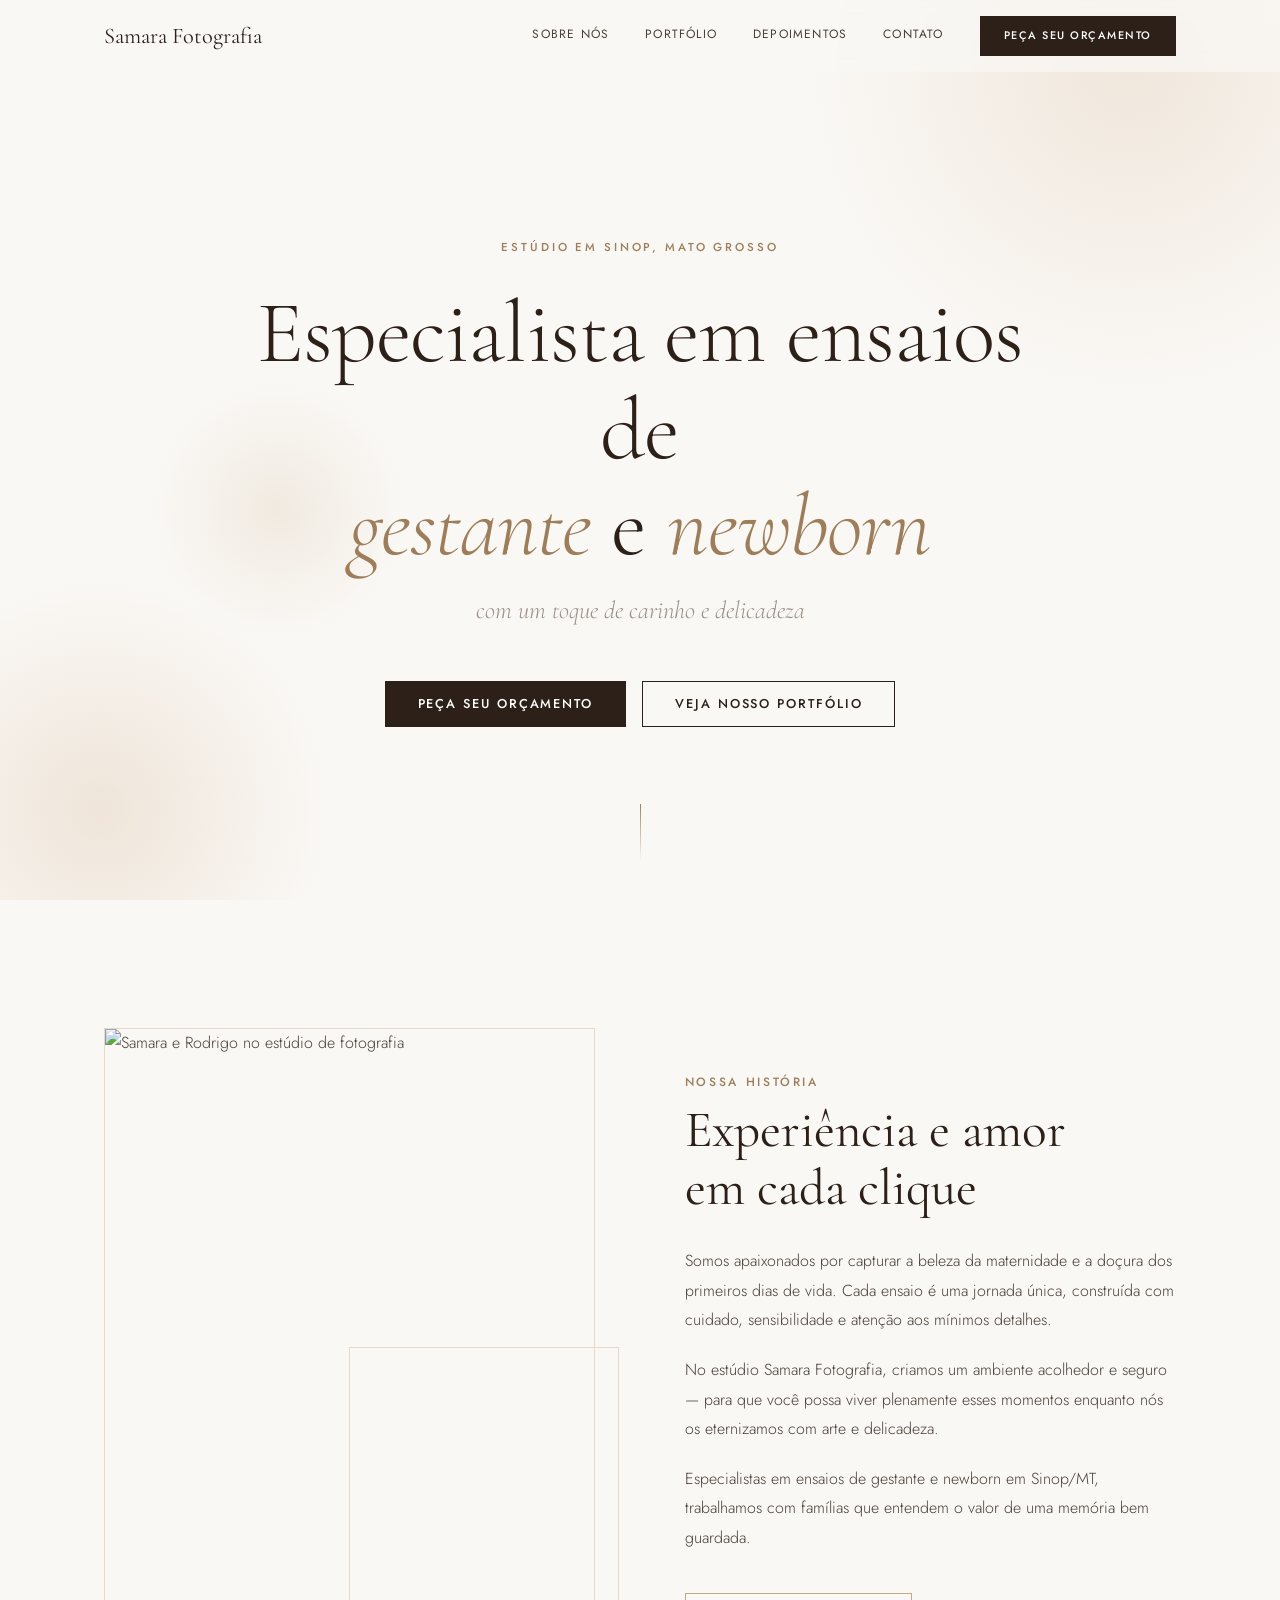
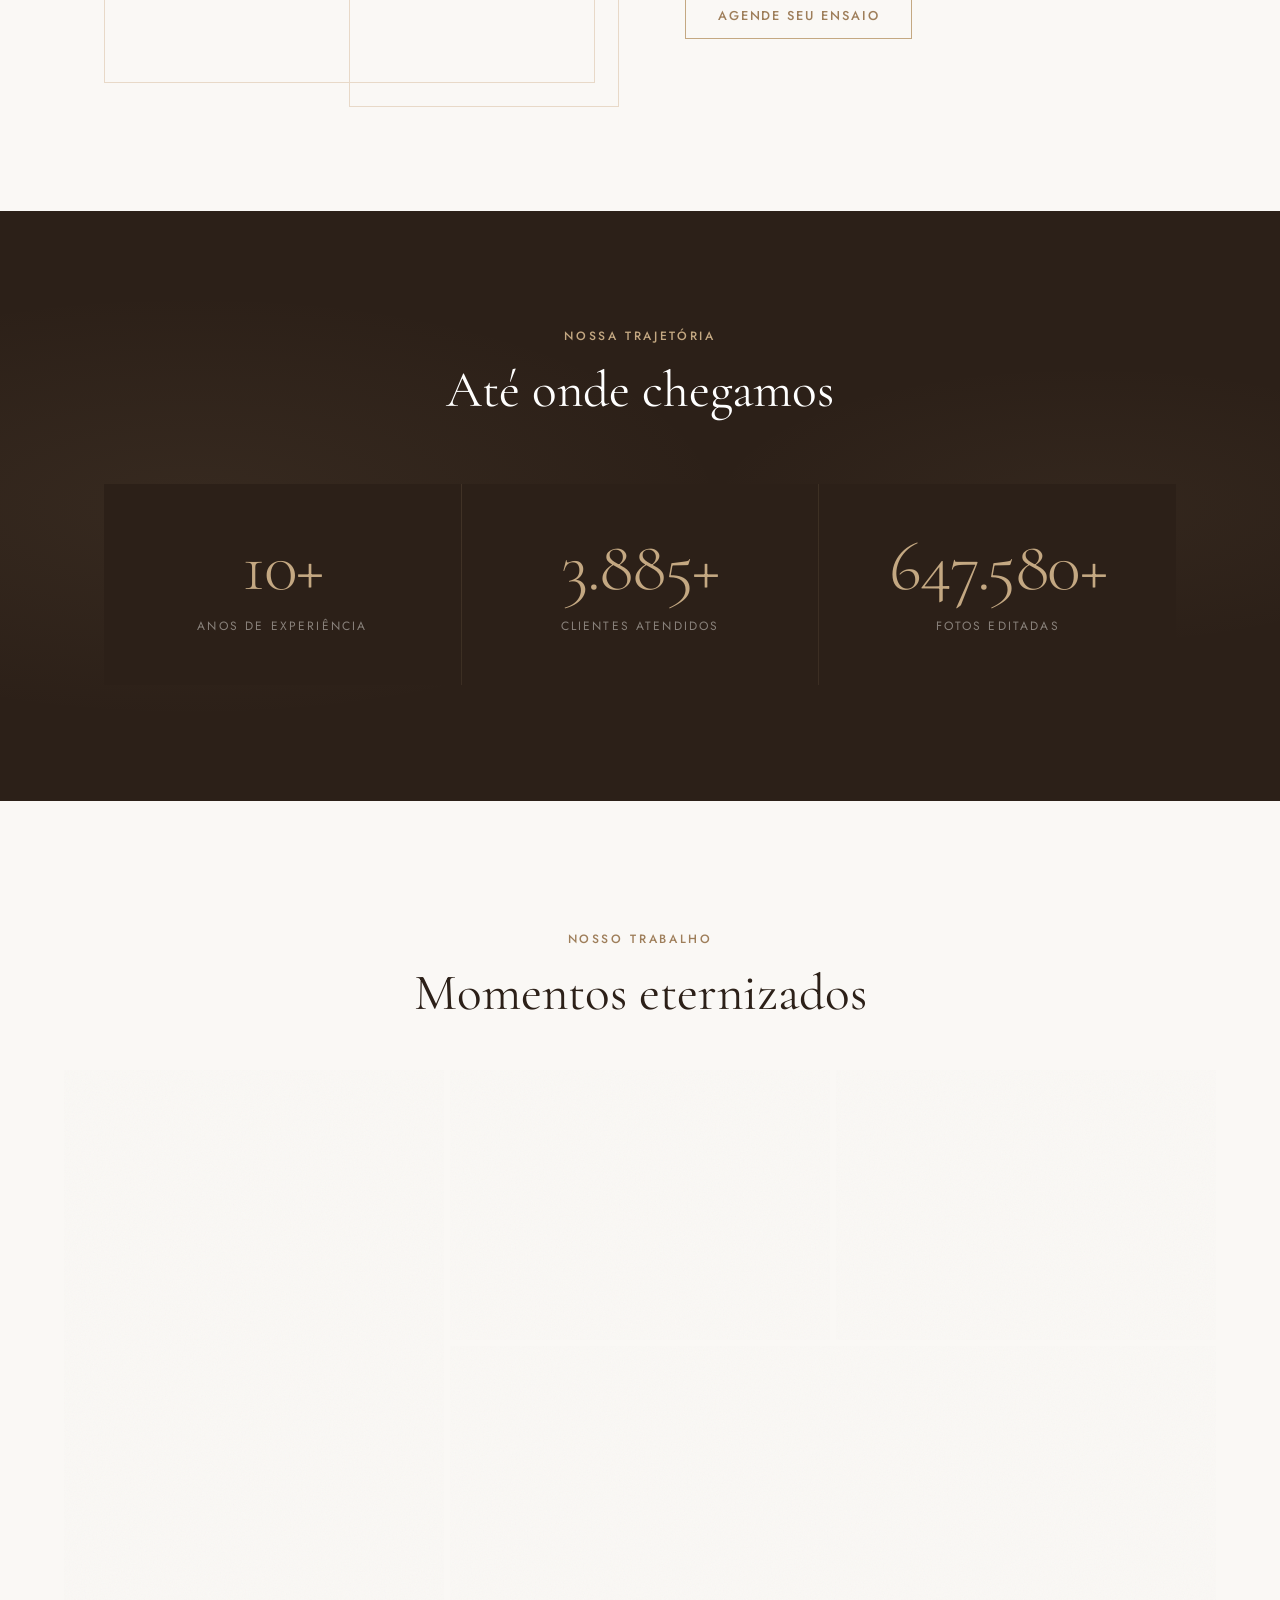
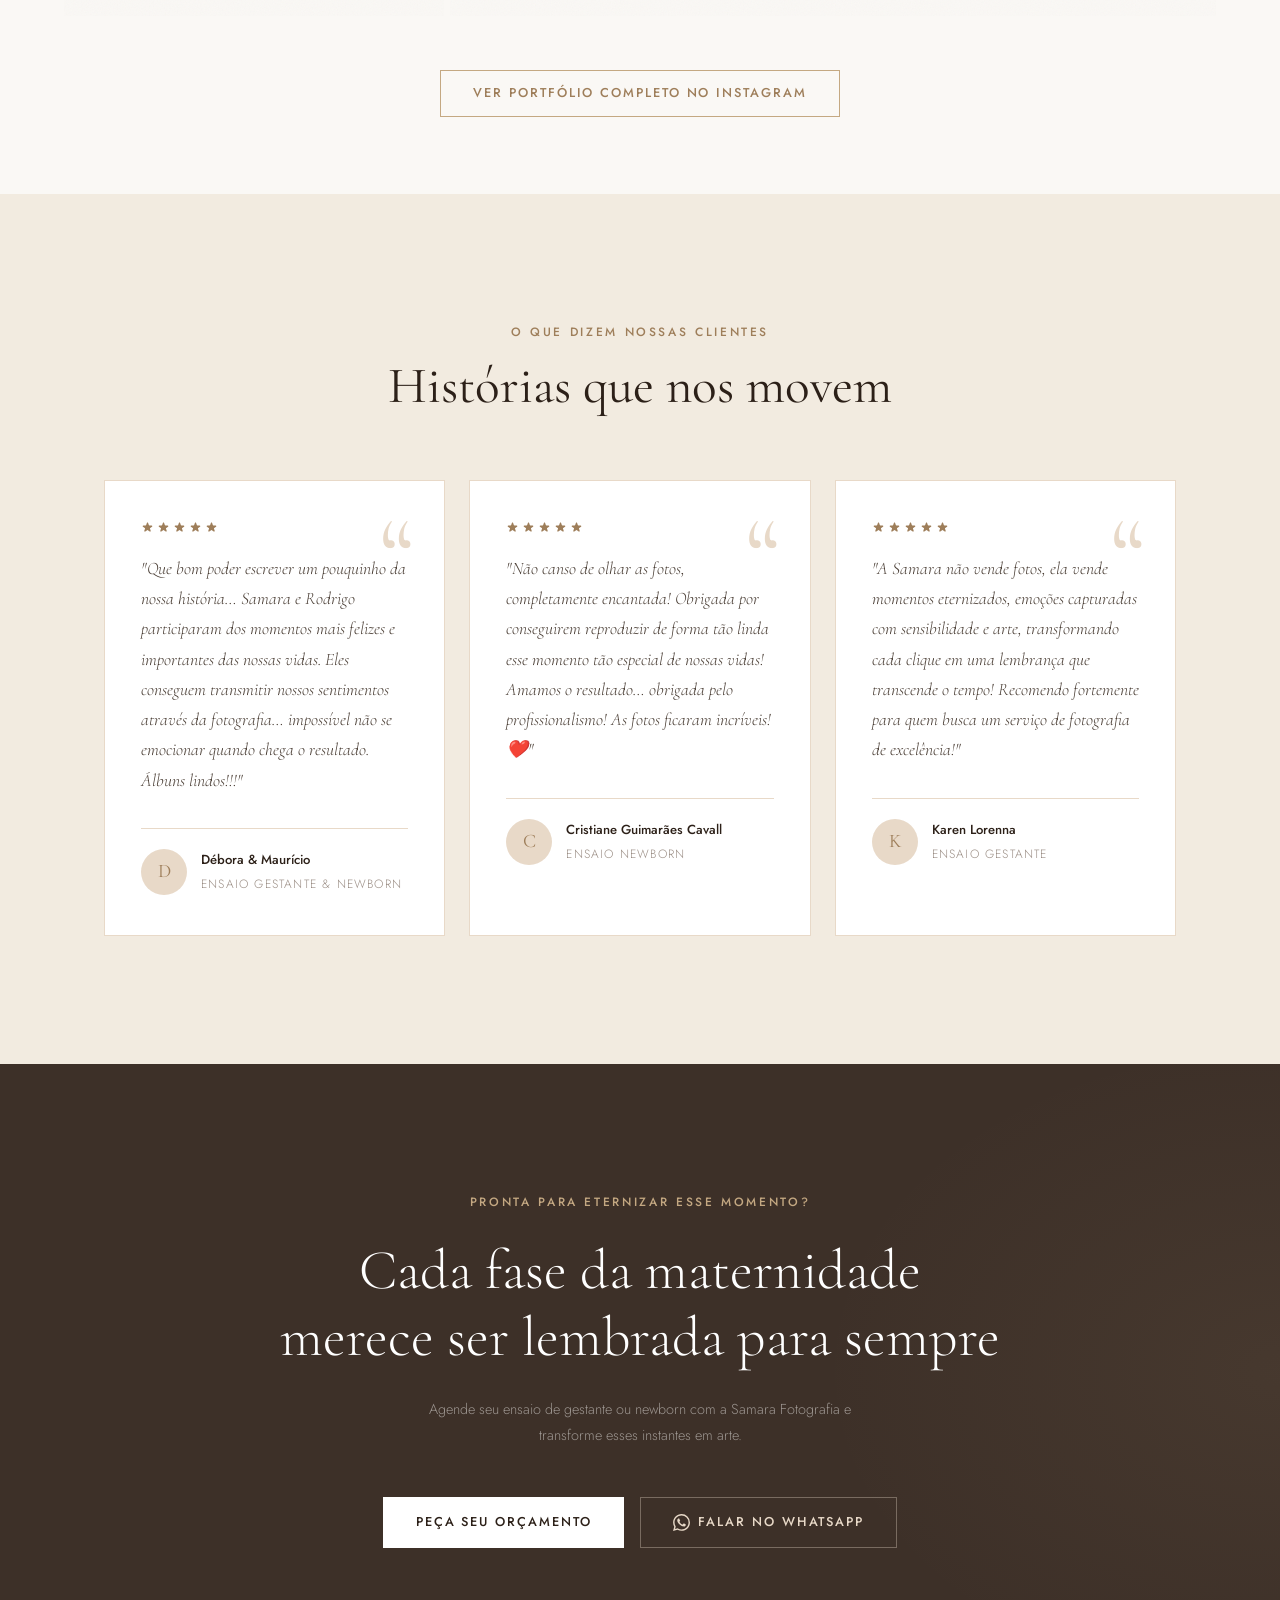
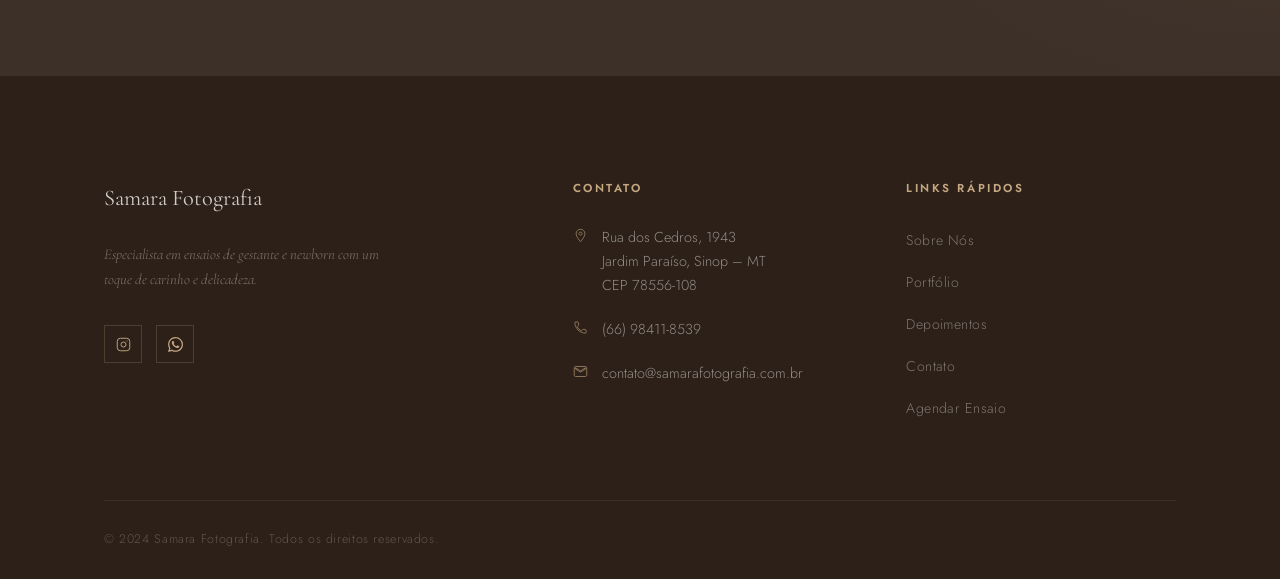
==== index.html @ 34f14f1e "fix: troca foto do sobre pelo recrop com enquadramento corrigido Versioning-Impact: patch Co-Authore" ====
<!DOCTYPE html>
<html lang="pt-BR">
<head>
  <meta charset="UTF-8">
  <meta name="viewport" content="width=device-width, initial-scale=1.0">
  <meta name="description" content="Especialista em ensaios de gestante e newborn em Sinop/MT. Eternizando os momentos mais especiais da maternidade com carinho e delicadeza.">
  <title>Samara Fotografia — Gestante &amp; Newborn em Sinop/MT</title>

  <link rel="preconnect" href="https://fonts.googleapis.com">
  <link rel="preconnect" href="https://fonts.gstatic.com" crossorigin>
  <link href="https://fonts.googleapis.com/css2?family=Cormorant+Garamond:ital,wght@0,300;0,400;0,500;1,300;1,400&family=Jost:wght@300;400;500&display=swap" rel="stylesheet">

  <link rel="stylesheet" href="css/styles.css">
</head>
<body>

  <!-- ====== HEADER ====== -->
  <header class="header" id="header">
    <div class="header-inner">
      <a href="#inicio" class="logo">
        <img
          src="https://samarafotografia.com.br/wp-content/uploads/2024/11/LOGO-300x165.png"
          alt="Samara Fotografia"
          class="logo-img"
          onerror="this.style.display='none';this.nextElementSibling.style.display='block'"
        >
        <span class="logo-text" style="display:none">Samara Fotografia</span>
      </a>
      <nav class="nav" id="nav-menu" aria-label="Navegação principal">
        <a href="#sobre" class="nav-link">Sobre Nós</a>
        <a href="#galeria" class="nav-link">Portfólio</a>
        <a href="#depoimentos" class="nav-link">Depoimentos</a>
        <a href="#contato" class="nav-link">Contato</a>
        <a href="https://app.samarafotografia.com.br" class="nav-cta" target="_blank" rel="noopener">Peça seu Orçamento</a>
      </nav>
      <button class="nav-toggle" id="nav-toggle" aria-label="Abrir menu" aria-expanded="false">
        <span></span>
        <span></span>
        <span></span>
      </button>
    </div>
  </header>

  <!-- ====== HERO ====== -->
  <section class="hero" id="inicio" aria-label="Apresentação">
    <div class="hero-bg" aria-hidden="true">
      <div class="hero-shape hero-shape-1"></div>
      <div class="hero-shape hero-shape-2"></div>
      <div class="hero-shape hero-shape-3"></div>
    </div>
    <div class="hero-content">
      <p class="hero-eyebrow">Estúdio em Sinop, Mato Grosso</p>
      <h1 class="hero-title">
        Especialista em ensaios de<br>
        <em>gestante</em> e <em>newborn</em>
      </h1>
      <p class="hero-subtitle">com um toque de carinho e delicadeza</p>
      <div class="hero-actions">
        <a href="https://app.samarafotografia.com.br" class="btn btn-primary" target="_blank" rel="noopener">
          Peça seu Orçamento
        </a>
        <a href="https://instagram.com/samara_rodrigo_photo" class="btn btn-secondary" target="_blank" rel="noopener">
          Veja nosso Portfólio
        </a>
      </div>
    </div>
    <div class="hero-scroll" aria-hidden="true">
      <span class="scroll-line"></span>
    </div>
  </section>

  <!-- ====== SOBRE ====== -->
  <section class="sobre" id="sobre" aria-label="Sobre nós">
    <div class="container">
      <div class="sobre-grid">

        <div class="sobre-image reveal">
          <div class="image-frame">
            <img
              src="https://pub-403f41c5742b4461a482fb702d5705d4.r2.dev/7-sobre-recrop.webp"
              alt="Samara e Rodrigo no estúdio de fotografia"
              class="sobre-img"
            >
            <div class="image-accent"></div>
          </div>
        </div>

        <div class="sobre-text reveal reveal-delay-1">
          <p class="section-eyebrow">Nossa História</p>
          <h2 class="section-title">Experiência e amor<br>em cada clique</h2>
          <div class="sobre-body">
            <p>Somos apaixonados por capturar a beleza da maternidade e a doçura dos primeiros dias de vida. Cada ensaio é uma jornada única, construída com cuidado, sensibilidade e atenção aos mínimos detalhes.</p>
            <p>No estúdio Samara Fotografia, criamos um ambiente acolhedor e seguro — para que você possa viver plenamente esses momentos enquanto nós os eternizamos com arte e delicadeza.</p>
            <p>Especialistas em ensaios de gestante e newborn em Sinop/MT, trabalhamos com famílias que entendem o valor de uma memória bem guardada.</p>
          </div>
          <a href="https://app.samarafotografia.com.br" class="btn btn-outline" target="_blank" rel="noopener">
            Agende seu Ensaio
          </a>
        </div>

      </div>
    </div>
  </section>

  <!-- ====== NÚMEROS ====== -->
  <section class="numeros" id="numeros" aria-label="Nossos números">
    <div class="container">
      <p class="section-eyebrow text-center">Nossa trajetória</p>
      <h2 class="section-title text-center">Até onde chegamos</h2>
      <div class="numeros-grid">

        <div class="numero-item reveal" data-target="12">
          <span class="numero-value" aria-label="Mais de 12 anos de experiência">
            <span class="counter" aria-hidden="true">0</span>+
          </span>
          <span class="numero-label">Anos de experiência</span>
        </div>

        <div class="numero-item reveal reveal-delay-1" data-target="5000">
          <span class="numero-value" aria-label="Mais de 5 mil clientes atendidos">
            <span class="counter" aria-hidden="true">0</span>+
          </span>
          <span class="numero-label">Clientes atendidos</span>
        </div>

        <div class="numero-item reveal reveal-delay-2" data-target="1000000">
          <span class="numero-value" aria-label="Mais de 1 milhão de fotos editadas">
            <span class="counter" aria-hidden="true">0</span>+
          </span>
          <span class="numero-label">Fotos editadas</span>
        </div>

      </div>
    </div>
  </section>

  <!-- ====== GALERIA ====== -->
  <section class="galeria" id="galeria" aria-label="Portfólio">
    <div class="galeria-header">
      <p class="section-eyebrow text-center">Nosso trabalho</p>
      <h2 class="section-title text-center">Momentos eternizados</h2>
    </div>

    <div class="galeria-grid" role="list">
      <div class="galeria-item galeria-item--tall g-warm reveal" role="listitem" style="background-image:url('https://pub-403f41c5742b4461a482fb702d5705d4.r2.dev/1-gestante-tall.webp');background-size:cover;background-position:center;">
        <div class="galeria-overlay"><span>Gestante</span></div>
      </div>
      <div class="galeria-item g-blush reveal reveal-delay-1" role="listitem" style="background-image:url('https://pub-403f41c5742b4461a482fb702d5705d4.r2.dev/2-newborn.webp');background-size:cover;background-position:center;">
        <div class="galeria-overlay"><span>Newborn</span></div>
      </div>
      <div class="galeria-item g-amber reveal reveal-delay-2" role="listitem" style="background-image:url('https://pub-403f41c5742b4461a482fb702d5705d4.r2.dev/3-acompanhamento.webp');background-size:cover;background-position:center;">
        <div class="galeria-overlay"><span>Acompanhamento</span></div>
      </div>
      <div class="galeria-item galeria-item--wide g-ivory reveal" role="listitem" style="background-image:url('https://pub-403f41c5742b4461a482fb702d5705d4.r2.dev/4-estudio-wide.webp');background-size:cover;background-position:center;">
        <div class="galeria-overlay"><span>Estúdio</span></div>
      </div>
      <div class="galeria-item g-rose reveal reveal-delay-1" role="listitem" style="background-image:url('https://pub-403f41c5742b4461a482fb702d5705d4.r2.dev/5-detalhes.webp');background-size:cover;background-position:center;">
        <div class="galeria-overlay"><span>Detalhes</span></div>
      </div>
      <div class="galeria-item g-dusk reveal reveal-delay-2" role="listitem" style="background-image:url('https://pub-403f41c5742b4461a482fb702d5705d4.r2.dev/6-gestante-2.webp');background-size:cover;background-position:center;">
        <div class="galeria-overlay"><span>Gestante</span></div>
      </div>
    </div>

    <div class="galeria-cta">
      <a href="https://instagram.com/samara_rodrigo_photo" class="btn btn-outline" target="_blank" rel="noopener">
        Ver Portfólio Completo no Instagram
      </a>
    </div>
  </section>

  <!-- ====== DEPOIMENTOS ====== -->
  <section class="depoimentos" id="depoimentos" aria-label="Depoimentos">
    <div class="container">
      <p class="section-eyebrow text-center">O que dizem nossas clientes</p>
      <h2 class="section-title text-center">Histórias que nos movem</h2>
      <div class="depoimentos-grid">

        <article class="depoimento-card reveal" aria-label="Depoimento de Débora e Maurício">
          <div class="depo-stars" aria-label="5 estrelas" role="img">
            <svg viewBox="0 0 20 20" fill="currentColor" aria-hidden="true"><path d="M9.049 2.927c.3-.921 1.603-.921 1.902 0l1.07 3.292a1 1 0 00.95.69h3.462c.969 0 1.371 1.24.588 1.81l-2.8 2.034a1 1 0 00-.364 1.118l1.07 3.292c.3.921-.755 1.688-1.54 1.118l-2.8-2.034a1 1 0 00-1.175 0l-2.8 2.034c-.784.57-1.838-.197-1.539-1.118l1.07-3.292a1 1 0 00-.364-1.118L2.98 8.72c-.783-.57-.38-1.81.588-1.81h3.461a1 1 0 00.951-.69l1.07-3.292z"/></svg>
            <svg viewBox="0 0 20 20" fill="currentColor" aria-hidden="true"><path d="M9.049 2.927c.3-.921 1.603-.921 1.902 0l1.07 3.292a1 1 0 00.95.69h3.462c.969 0 1.371 1.24.588 1.81l-2.8 2.034a1 1 0 00-.364 1.118l1.07 3.292c.3.921-.755 1.688-1.54 1.118l-2.8-2.034a1 1 0 00-1.175 0l-2.8 2.034c-.784.57-1.838-.197-1.539-1.118l1.07-3.292a1 1 0 00-.364-1.118L2.98 8.72c-.783-.57-.38-1.81.588-1.81h3.461a1 1 0 00.951-.69l1.07-3.292z"/></svg>
            <svg viewBox="0 0 20 20" fill="currentColor" aria-hidden="true"><path d="M9.049 2.927c.3-.921 1.603-.921 1.902 0l1.07 3.292a1 1 0 00.95.69h3.462c.969 0 1.371 1.24.588 1.81l-2.8 2.034a1 1 0 00-.364 1.118l1.07 3.292c.3.921-.755 1.688-1.54 1.118l-2.8-2.034a1 1 0 00-1.175 0l-2.8 2.034c-.784.57-1.838-.197-1.539-1.118l1.07-3.292a1 1 0 00-.364-1.118L2.98 8.72c-.783-.57-.38-1.81.588-1.81h3.461a1 1 0 00.951-.69l1.07-3.292z"/></svg>
            <svg viewBox="0 0 20 20" fill="currentColor" aria-hidden="true"><path d="M9.049 2.927c.3-.921 1.603-.921 1.902 0l1.07 3.292a1 1 0 00.95.69h3.462c.969 0 1.371 1.24.588 1.81l-2.8 2.034a1 1 0 00-.364 1.118l1.07 3.292c.3.921-.755 1.688-1.54 1.118l-2.8-2.034a1 1 0 00-1.175 0l-2.8 2.034c-.784.57-1.838-.197-1.539-1.118l1.07-3.292a1 1 0 00-.364-1.118L2.98 8.72c-.783-.57-.38-1.81.588-1.81h3.461a1 1 0 00.951-.69l1.07-3.292z"/></svg>
            <svg viewBox="0 0 20 20" fill="currentColor" aria-hidden="true"><path d="M9.049 2.927c.3-.921 1.603-.921 1.902 0l1.07 3.292a1 1 0 00.95.69h3.462c.969 0 1.371 1.24.588 1.81l-2.8 2.034a1 1 0 00-.364 1.118l1.07 3.292c.3.921-.755 1.688-1.54 1.118l-2.8-2.034a1 1 0 00-1.175 0l-2.8 2.034c-.784.57-1.838-.197-1.539-1.118l1.07-3.292a1 1 0 00-.364-1.118L2.98 8.72c-.783-.57-.38-1.81.588-1.81h3.461a1 1 0 00.951-.69l1.07-3.292z"/></svg>
          </div>
          <blockquote class="depo-text">
            "Que bom poder escrever um pouquinho da nossa história… Samara e Rodrigo participaram dos momentos mais felizes e importantes das nossas vidas. Eles conseguem transmitir nossos sentimentos através da fotografia… impossível não se emocionar quando chega o resultado. Álbuns lindos!!!"
          </blockquote>
          <div class="depo-author">
            <div class="depo-avatar">
              <img
                src="https://samarafotografia.com.br/wp-content/uploads/2024/11/1-150x150.jpg"
                alt="Débora"
                onerror="this.style.display='none';this.nextElementSibling.style.display='flex'"
              >
              <span class="depo-avatar-fallback">D</span>
            </div>
            <div>
              <strong class="depo-name">Débora &amp; Maurício</strong>
              <span class="depo-role">Ensaio Gestante &amp; Newborn</span>
            </div>
          </div>
        </article>

        <article class="depoimento-card reveal reveal-delay-1" aria-label="Depoimento de Cristiane Guimarães Cavall">
          <div class="depo-stars" aria-label="5 estrelas" role="img">
            <svg viewBox="0 0 20 20" fill="currentColor" aria-hidden="true"><path d="M9.049 2.927c.3-.921 1.603-.921 1.902 0l1.07 3.292a1 1 0 00.95.69h3.462c.969 0 1.371 1.24.588 1.81l-2.8 2.034a1 1 0 00-.364 1.118l1.07 3.292c.3.921-.755 1.688-1.54 1.118l-2.8-2.034a1 1 0 00-1.175 0l-2.8 2.034c-.784.57-1.838-.197-1.539-1.118l1.07-3.292a1 1 0 00-.364-1.118L2.98 8.72c-.783-.57-.38-1.81.588-1.81h3.461a1 1 0 00.951-.69l1.07-3.292z"/></svg>
            <svg viewBox="0 0 20 20" fill="currentColor" aria-hidden="true"><path d="M9.049 2.927c.3-.921 1.603-.921 1.902 0l1.07 3.292a1 1 0 00.95.69h3.462c.969 0 1.371 1.24.588 1.81l-2.8 2.034a1 1 0 00-.364 1.118l1.07 3.292c.3.921-.755 1.688-1.54 1.118l-2.8-2.034a1 1 0 00-1.175 0l-2.8 2.034c-.784.57-1.838-.197-1.539-1.118l1.07-3.292a1 1 0 00-.364-1.118L2.98 8.72c-.783-.57-.38-1.81.588-1.81h3.461a1 1 0 00.951-.69l1.07-3.292z"/></svg>
            <svg viewBox="0 0 20 20" fill="currentColor" aria-hidden="true"><path d="M9.049 2.927c.3-.921 1.603-.921 1.902 0l1.07 3.292a1 1 0 00.95.69h3.462c.969 0 1.371 1.24.588 1.81l-2.8 2.034a1 1 0 00-.364 1.118l1.07 3.292c.3.921-.755 1.688-1.54 1.118l-2.8-2.034a1 1 0 00-1.175 0l-2.8 2.034c-.784.57-1.838-.197-1.539-1.118l1.07-3.292a1 1 0 00-.364-1.118L2.98 8.72c-.783-.57-.38-1.81.588-1.81h3.461a1 1 0 00.951-.69l1.07-3.292z"/></svg>
            <svg viewBox="0 0 20 20" fill="currentColor" aria-hidden="true"><path d="M9.049 2.927c.3-.921 1.603-.921 1.902 0l1.07 3.292a1 1 0 00.95.69h3.462c.969 0 1.371 1.24.588 1.81l-2.8 2.034a1 1 0 00-.364 1.118l1.07 3.292c.3.921-.755 1.688-1.54 1.118l-2.8-2.034a1 1 0 00-1.175 0l-2.8 2.034c-.784.57-1.838-.197-1.539-1.118l1.07-3.292a1 1 0 00-.364-1.118L2.98 8.72c-.783-.57-.38-1.81.588-1.81h3.461a1 1 0 00.951-.69l1.07-3.292z"/></svg>
            <svg viewBox="0 0 20 20" fill="currentColor" aria-hidden="true"><path d="M9.049 2.927c.3-.921 1.603-.921 1.902 0l1.07 3.292a1 1 0 00.95.69h3.462c.969 0 1.371 1.24.588 1.81l-2.8 2.034a1 1 0 00-.364 1.118l1.07 3.292c.3.921-.755 1.688-1.54 1.118l-2.8-2.034a1 1 0 00-1.175 0l-2.8 2.034c-.784.57-1.838-.197-1.539-1.118l1.07-3.292a1 1 0 00-.364-1.118L2.98 8.72c-.783-.57-.38-1.81.588-1.81h3.461a1 1 0 00.951-.69l1.07-3.292z"/></svg>
          </div>
          <blockquote class="depo-text">
            "Não canso de olhar as fotos, completamente encantada! Obrigada por conseguirem reproduzir de forma tão linda esse momento tão especial de nossas vidas! Amamos o resultado… obrigada pelo profissionalismo! As fotos ficaram incríveis! ❤️"
          </blockquote>
          <div class="depo-author">
            <div class="depo-avatar">
              <img
                src="https://samarafotografia.com.br/wp-content/uploads/2024/11/2-150x150.jpg"
                alt="Cristiane"
                onerror="this.style.display='none';this.nextElementSibling.style.display='flex'"
              >
              <span class="depo-avatar-fallback">C</span>
            </div>
            <div>
              <strong class="depo-name">Cristiane Guimarães Cavall</strong>
              <span class="depo-role">Ensaio Newborn</span>
            </div>
          </div>
        </article>

        <article class="depoimento-card reveal reveal-delay-2" aria-label="Depoimento de Karen Lorenna">
          <div class="depo-stars" aria-label="5 estrelas" role="img">
            <svg viewBox="0 0 20 20" fill="currentColor" aria-hidden="true"><path d="M9.049 2.927c.3-.921 1.603-.921 1.902 0l1.07 3.292a1 1 0 00.95.69h3.462c.969 0 1.371 1.24.588 1.81l-2.8 2.034a1 1 0 00-.364 1.118l1.07 3.292c.3.921-.755 1.688-1.54 1.118l-2.8-2.034a1 1 0 00-1.175 0l-2.8 2.034c-.784.57-1.838-.197-1.539-1.118l1.07-3.292a1 1 0 00-.364-1.118L2.98 8.72c-.783-.57-.38-1.81.588-1.81h3.461a1 1 0 00.951-.69l1.07-3.292z"/></svg>
            <svg viewBox="0 0 20 20" fill="currentColor" aria-hidden="true"><path d="M9.049 2.927c.3-.921 1.603-.921 1.902 0l1.07 3.292a1 1 0 00.95.69h3.462c.969 0 1.371 1.24.588 1.81l-2.8 2.034a1 1 0 00-.364 1.118l1.07 3.292c.3.921-.755 1.688-1.54 1.118l-2.8-2.034a1 1 0 00-1.175 0l-2.8 2.034c-.784.57-1.838-.197-1.539-1.118l1.07-3.292a1 1 0 00-.364-1.118L2.98 8.72c-.783-.57-.38-1.81.588-1.81h3.461a1 1 0 00.951-.69l1.07-3.292z"/></svg>
            <svg viewBox="0 0 20 20" fill="currentColor" aria-hidden="true"><path d="M9.049 2.927c.3-.921 1.603-.921 1.902 0l1.07 3.292a1 1 0 00.95.69h3.462c.969 0 1.371 1.24.588 1.81l-2.8 2.034a1 1 0 00-.364 1.118l1.07 3.292c.3.921-.755 1.688-1.54 1.118l-2.8-2.034a1 1 0 00-1.175 0l-2.8 2.034c-.784.57-1.838-.197-1.539-1.118l1.07-3.292a1 1 0 00-.364-1.118L2.98 8.72c-.783-.57-.38-1.81.588-1.81h3.461a1 1 0 00.951-.69l1.07-3.292z"/></svg>
            <svg viewBox="0 0 20 20" fill="currentColor" aria-hidden="true"><path d="M9.049 2.927c.3-.921 1.603-.921 1.902 0l1.07 3.292a1 1 0 00.95.69h3.462c.969 0 1.371 1.24.588 1.81l-2.8 2.034a1 1 0 00-.364 1.118l1.07 3.292c.3.921-.755 1.688-1.54 1.118l-2.8-2.034a1 1 0 00-1.175 0l-2.8 2.034c-.784.57-1.838-.197-1.539-1.118l1.07-3.292a1 1 0 00-.364-1.118L2.98 8.72c-.783-.57-.38-1.81.588-1.81h3.461a1 1 0 00.951-.69l1.07-3.292z"/></svg>
            <svg viewBox="0 0 20 20" fill="currentColor" aria-hidden="true"><path d="M9.049 2.927c.3-.921 1.603-.921 1.902 0l1.07 3.292a1 1 0 00.95.69h3.462c.969 0 1.371 1.24.588 1.81l-2.8 2.034a1 1 0 00-.364 1.118l1.07 3.292c.3.921-.755 1.688-1.54 1.118l-2.8-2.034a1 1 0 00-1.175 0l-2.8 2.034c-.784.57-1.838-.197-1.539-1.118l1.07-3.292a1 1 0 00-.364-1.118L2.98 8.72c-.783-.57-.38-1.81.588-1.81h3.461a1 1 0 00.951-.69l1.07-3.292z"/></svg>
          </div>
          <blockquote class="depo-text">
            "A Samara não vende fotos, ela vende momentos eternizados, emoções capturadas com sensibilidade e arte, transformando cada clique em uma lembrança que transcende o tempo! Recomendo fortemente para quem busca um serviço de fotografia de excelência!"
          </blockquote>
          <div class="depo-author">
            <div class="depo-avatar">
              <span class="depo-avatar-fallback" style="display:flex">K</span>
            </div>
            <div>
              <strong class="depo-name">Karen Lorenna</strong>
              <span class="depo-role">Ensaio Gestante</span>
            </div>
          </div>
        </article>

      </div>
    </div>
  </section>

  <!-- ====== CTA BLOCK ====== -->
  <section class="cta-block" aria-label="Chamada para ação">
    <div class="cta-block-inner container">
      <p class="cta-eyebrow">Pronta para eternizar esse momento?</p>
      <h2 class="cta-title">
        Cada fase da maternidade<br>merece ser lembrada para sempre
      </h2>
      <p class="cta-subtitle">
        Agende seu ensaio de gestante ou newborn com a Samara Fotografia e transforme esses instantes em arte.
      </p>
      <div class="cta-actions">
        <a href="https://app.samarafotografia.com.br" class="btn btn-light" target="_blank" rel="noopener">
          Peça seu Orçamento
        </a>
        <a href="https://wa.me/5566984118539" class="btn btn-ghost" target="_blank" rel="noopener">
          <svg viewBox="0 0 24 24" fill="currentColor" width="17" height="17" aria-hidden="true">
            <path d="M17.472 14.382c-.297-.149-1.758-.867-2.03-.967-.273-.099-.471-.148-.67.15-.197.297-.767.966-.94 1.164-.173.199-.347.223-.644.075-.297-.15-1.255-.463-2.39-1.475-.883-.788-1.48-1.761-1.653-2.059-.173-.297-.018-.458.13-.606.134-.133.298-.347.446-.52.149-.174.198-.298.298-.497.099-.198.05-.371-.025-.52-.075-.149-.669-1.612-.916-2.207-.242-.579-.487-.5-.669-.51-.173-.008-.371-.01-.57-.01-.198 0-.52.074-.792.372-.272.297-1.04 1.016-1.04 2.479 0 1.462 1.065 2.875 1.213 3.074.149.198 2.096 3.2 5.077 4.487.709.306 1.262.489 1.694.625.712.227 1.36.195 1.871.118.571-.085 1.758-.719 2.006-1.413.248-.694.248-1.289.173-1.413-.074-.124-.272-.198-.57-.347m-5.421 7.403h-.004a9.87 9.87 0 01-5.031-1.378l-.361-.214-3.741.982.998-3.648-.235-.374a9.86 9.86 0 01-1.51-5.26c.001-5.45 4.436-9.884 9.888-9.884 2.64 0 5.122 1.03 6.988 2.898a9.825 9.825 0 012.893 6.994c-.003 5.45-4.437 9.884-9.885 9.884m8.413-18.297A11.815 11.815 0 0012.05 0C5.495 0 .16 5.335.157 11.892c0 2.096.547 4.142 1.588 5.945L.057 24l6.305-1.654a11.882 11.882 0 005.683 1.448h.005c6.554 0 11.89-5.335 11.893-11.893a11.821 11.821 0 00-3.48-8.413Z"/>
          </svg>
          Falar no WhatsApp
        </a>
      </div>
    </div>
  </section>

  <!-- ====== FOOTER ====== -->
  <footer class="footer" id="contato" role="contentinfo">
    <div class="container">
      <div class="footer-grid">

        <div class="footer-brand">
          <img
            src="https://samarafotografia.com.br/wp-content/uploads/2024/11/LOGO-300x165.png"
            alt="Samara Fotografia"
            class="footer-logo"
            onerror="this.style.display='none';this.nextElementSibling.style.display='block'"
          >
          <span class="footer-logo-text" style="display:none">Samara Fotografia</span>
          <p class="footer-tagline">Especialista em ensaios de gestante e newborn com um toque de carinho e delicadeza.</p>
          <div class="footer-social">
            <a href="https://instagram.com/samara_rodrigo_photo" target="_blank" rel="noopener" aria-label="Instagram @samara_rodrigo_photo">
              <svg viewBox="0 0 24 24" fill="none" stroke="currentColor" stroke-width="1.5" aria-hidden="true">
                <rect x="2" y="2" width="20" height="20" rx="5"/>
                <circle cx="12" cy="12" r="4"/>
                <circle cx="17.5" cy="6.5" r="0.8" fill="currentColor" stroke="none"/>
              </svg>
            </a>
            <a href="https://wa.me/5566984118539" target="_blank" rel="noopener" aria-label="WhatsApp (66) 98411-8539">
              <svg viewBox="0 0 24 24" fill="currentColor" aria-hidden="true">
                <path d="M17.472 14.382c-.297-.149-1.758-.867-2.03-.967-.273-.099-.471-.148-.67.15-.197.297-.767.966-.94 1.164-.173.199-.347.223-.644.075-.297-.15-1.255-.463-2.39-1.475-.883-.788-1.48-1.761-1.653-2.059-.173-.297-.018-.458.13-.606.134-.133.298-.347.446-.52.149-.174.198-.298.298-.497.099-.198.05-.371-.025-.52-.075-.149-.669-1.612-.916-2.207-.242-.579-.487-.5-.669-.51-.173-.008-.371-.01-.57-.01-.198 0-.52.074-.792.372-.272.297-1.04 1.016-1.04 2.479 0 1.462 1.065 2.875 1.213 3.074.149.198 2.096 3.2 5.077 4.487.709.306 1.262.489 1.694.625.712.227 1.36.195 1.871.118.571-.085 1.758-.719 2.006-1.413.248-.694.248-1.289.173-1.413-.074-.124-.272-.198-.57-.347m-5.421 7.403h-.004a9.87 9.87 0 01-5.031-1.378l-.361-.214-3.741.982.998-3.648-.235-.374a9.86 9.86 0 01-1.51-5.26c.001-5.45 4.436-9.884 9.888-9.884 2.64 0 5.122 1.03 6.988 2.898a9.825 9.825 0 012.893 6.994c-.003 5.45-4.437 9.884-9.885 9.884m8.413-18.297A11.815 11.815 0 0012.05 0C5.495 0 .16 5.335.157 11.892c0 2.096.547 4.142 1.588 5.945L.057 24l6.305-1.654a11.882 11.882 0 005.683 1.448h.005c6.554 0 11.89-5.335 11.893-11.893a11.821 11.821 0 00-3.48-8.413Z"/>
              </svg>
            </a>
          </div>
        </div>

        <div class="footer-contact">
          <h3 class="footer-heading">Contato</h3>
          <address>
            <div class="footer-contact-item">
              <svg viewBox="0 0 24 24" fill="none" stroke="currentColor" stroke-width="1.5" aria-hidden="true">
                <path d="M12 2C8.13 2 5 5.13 5 9c0 5.25 7 13 7 13s7-7.75 7-13c0-3.87-3.13-7-7-7zm0 9.5c-1.38 0-2.5-1.12-2.5-2.5s1.12-2.5 2.5-2.5 2.5 1.12 2.5 2.5-1.12 2.5-2.5 2.5z"/>
              </svg>
              <span>Rua dos Cedros, 1943<br>Jardim Paraíso, Sinop – MT<br>CEP 78556-108</span>
            </div>
            <div class="footer-contact-item">
              <svg viewBox="0 0 24 24" fill="none" stroke="currentColor" stroke-width="1.5" aria-hidden="true">
                <path d="M6.62 10.79c1.44 2.83 3.76 5.14 6.59 6.59l2.2-2.2c.27-.27.67-.36 1.02-.24 1.12.37 2.33.57 3.57.57.55 0 1 .45 1 1V20c0 .55-.45 1-1 1-9.39 0-17-7.61-17-17 0-.55.45-1 1-1h3.5c.55 0 1 .45 1 1 0 1.25.2 2.45.57 3.57.11.35.03.74-.25 1.02l-2.2 2.2z"/>
              </svg>
              <a href="tel:+5566984118539">(66) 98411-8539</a>
            </div>
            <div class="footer-contact-item">
              <svg viewBox="0 0 24 24" fill="none" stroke="currentColor" stroke-width="1.5" aria-hidden="true">
                <path d="M20 4H4c-1.1 0-2 .9-2 2v12c0 1.1.9 2 2 2h16c1.1 0 2-.9 2-2V6c0-1.1-.9-2-2-2zm0 4l-8 5-8-5V6l8 5 8-5v2z"/>
              </svg>
              <a href="mailto:contato@samarafotografia.com.br">contato@samarafotografia.com.br</a>
            </div>
          </address>
        </div>

        <div class="footer-links">
          <h3 class="footer-heading">Links Rápidos</h3>
          <ul>
            <li><a href="#sobre">Sobre Nós</a></li>
            <li><a href="#galeria">Portfólio</a></li>
            <li><a href="#depoimentos">Depoimentos</a></li>
            <li><a href="#contato">Contato</a></li>
            <li><a href="https://app.samarafotografia.com.br" target="_blank" rel="noopener">Agendar Ensaio</a></li>
          </ul>
        </div>

      </div>

      <div class="footer-bottom">
        <p>&copy; 2024 Samara Fotografia. Todos os direitos reservados.</p>
      </div>
    </div>
  </footer>

  <script src="js/main.js"></script>
</body>
</html>
---- css/styles.css ----
/* ================================================
   SAMARA FOTOGRAFIA — LUXURY EDITION
   Estética: Atelier de Maternidade
   Tipografia: Cormorant Garamond + Jost
   Público: Mães de alta renda — luxo, leveza, harmonia
================================================ */

/* ---- DESIGN TOKENS ---- */
:root {
  --bg:           #FAF8F5;
  --cream:        #F2EBE0;
  --cream-mid:    #EAD9C8;
  --cream-dark:   #DEC8B0;
  --gold:         #C4A882;
  --gold-light:   #E8D9C8;
  --gold-dark:    #9E7E5A;
  --dark:         #2C2018;
  --dark-soft:    #3D3028;
  --text:         #4A3E35;
  --muted:        #9B8E85;
  --white:        #FFFFFF;

  --font-display: 'Cormorant Garamond', Georgia, 'Times New Roman', serif;
  --font-body:    'Jost', system-ui, -apple-system, sans-serif;

  --ease:          cubic-bezier(0.25, 0.46, 0.45, 0.94);
  --transition:    0.4s var(--ease);
  --transition-slow: 0.7s var(--ease);

  --shadow-sm:    0 2px 12px rgba(44, 32, 24, 0.06);
  --shadow-md:    0 8px 32px rgba(44, 32, 24, 0.10);
  --shadow-lg:    0 24px 64px rgba(44, 32, 24, 0.14);
}

/* ---- RESET ---- */
*, *::before, *::after {
  box-sizing: border-box;
  margin: 0;
  padding: 0;
}

html {
  scroll-behavior: smooth;
  /* overflow-x: hidden removido — quebra position:fixed no iOS Safari */
}

body {
  font-family: var(--font-body);
  font-size: 16px;
  background: var(--bg);
  color: var(--text);
  line-height: 1.75;
  font-weight: 300;
  overflow-x: hidden;
  -webkit-font-smoothing: antialiased;
  -moz-osx-font-smoothing: grayscale;
}

img {
  max-width: 100%;
  display: block;
}

a { color: inherit; text-decoration: none; }
ul { list-style: none; }
address { font-style: normal; }

/* ---- CONTAINER ---- */
.container {
  max-width: 1200px;
  margin: 0 auto;
  padding: 0 clamp(1.5rem, 5vw, 4rem);
}

/* ---- TYPOGRAPHY UTILITIES ---- */
.section-eyebrow {
  font-family: var(--font-body);
  font-size: 0.75rem;
  font-weight: 500;
  letter-spacing: 0.22em;
  text-transform: uppercase;
  color: var(--gold-dark);
  margin-bottom: 0.875rem;
}

.section-title {
  font-family: var(--font-display);
  font-size: clamp(2rem, 4vw, 3.2rem);
  font-weight: 400;
  line-height: 1.15;
  color: var(--dark);
  margin-bottom: 1.5rem;
}

.text-center { text-align: center; }

/* ---- BUTTONS ---- */
.btn {
  display: inline-flex;
  align-items: center;
  gap: 0.5rem;
  font-family: var(--font-body);
  font-size: 0.8rem;
  font-weight: 500;
  letter-spacing: 0.15em;
  text-transform: uppercase;
  padding: 1rem 2rem;
  border: 1.5px solid transparent;
  cursor: pointer;
  transition: var(--transition);
  white-space: nowrap;
  line-height: 1;
}

.btn-primary {
  background: var(--dark);
  color: var(--white);
  border-color: var(--dark);
}

.btn-primary:hover {
  background: var(--dark-soft);
  border-color: var(--dark-soft);
  transform: translateY(-2px);
  box-shadow: var(--shadow-md);
}

.btn-secondary {
  background: transparent;
  color: var(--dark);
  border-color: var(--dark);
}

.btn-secondary:hover {
  background: var(--dark);
  color: var(--white);
  transform: translateY(-2px);
}

.btn-outline {
  background: transparent;
  color: var(--gold-dark);
  border-color: var(--gold);
}

.btn-outline:hover {
  background: var(--gold);
  color: var(--white);
  transform: translateY(-2px);
}

.btn-light {
  background: var(--white);
  color: var(--dark);
  border-color: var(--white);
}

.btn-light:hover {
  background: var(--cream);
  transform: translateY(-2px);
  box-shadow: var(--shadow-md);
}

.btn-ghost {
  background: transparent;
  color: var(--gold-light);
  border-color: rgba(232, 217, 200, 0.35);
}

.btn-ghost:hover {
  border-color: var(--gold-light);
  color: var(--white);
  transform: translateY(-2px);
}

/* ===============================================
   HEADER / NAVIGATION
=============================================== */
.header {
  position: fixed;
  top: 0;
  left: 0;
  right: 0;
  z-index: 9999; /* garante acima de qualquer seção */
  padding: 1rem 0;
  background: rgba(250, 248, 245, 0.7);
  will-change: transform; /* promove layer própria — evita ser clipado por seções */
  backdrop-filter: blur(8px);
  -webkit-backdrop-filter: blur(8px);
  transition: background var(--transition), padding var(--transition), box-shadow var(--transition), backdrop-filter var(--transition);
}

.header.scrolled {
  background: rgba(250, 248, 245, 0.96);
  backdrop-filter: blur(20px);
  -webkit-backdrop-filter: blur(20px);
  padding: 0.6rem 0;
  box-shadow: 0 1px 24px rgba(44, 32, 24, 0.07);
}

.header-inner {
  max-width: 1200px;
  margin: 0 auto;
  padding: 0 clamp(1.5rem, 5vw, 4rem);
  display: flex;
  align-items: center;
  justify-content: space-between;
  gap: 2rem;
}

.logo { flex-shrink: 0; }

.logo-img {
  height: 40px;
  width: auto;
  max-width: 160px;
  object-fit: contain;
}

.logo-text {
  font-family: var(--font-display);
  font-size: 1.4rem;
  font-weight: 400;
  color: var(--dark);
}

.nav {
  display: flex;
  align-items: center;
  gap: 2.25rem;
}

.nav-link {
  font-size: 0.75rem;
  font-weight: 400;
  letter-spacing: 0.1em;
  text-transform: uppercase;
  color: var(--text);
  position: relative;
  padding-bottom: 2px;
  transition: color var(--transition);
}

.nav-link::after {
  content: '';
  position: absolute;
  bottom: 0;
  left: 0;
  width: 0;
  height: 1px;
  background: var(--gold);
  transition: width var(--transition);
}

.nav-link:hover { color: var(--dark); }
.nav-link:hover::after { width: 100%; }

.nav-cta {
  font-size: 0.68rem;
  font-weight: 500;
  letter-spacing: 0.14em;
  text-transform: uppercase;
  color: var(--white);
  background: var(--dark);
  padding: 0.65rem 1.5rem;
  transition: var(--transition);
}

.nav-cta:hover {
  background: var(--gold-dark);
  transform: translateY(-1px);
}

.nav-toggle {
  display: none;
  flex-direction: column;
  gap: 5px;
  background: none;
  border: none;
  cursor: pointer;
  padding: 4px;
  z-index: 1001;
}

.nav-toggle span {
  display: block;
  width: 24px;
  height: 1.5px;
  background: var(--dark);
  transition: var(--transition);
  transform-origin: center;
}

/* ===============================================
   HERO
=============================================== */
.hero {
  min-height: 100vh;
  display: flex;
  align-items: center;
  justify-content: center;
  position: relative;
  overflow: hidden;
  background: var(--bg);
  padding: 9rem 2rem 5rem;
}

.hero-bg {
  position: absolute;
  inset: 0;
  pointer-events: none;
}

.hero-shape {
  position: absolute;
  border-radius: 50%;
}

.hero-shape-1 {
  width: 700px;
  height: 700px;
  background: radial-gradient(circle, rgba(232, 217, 200, 0.55) 0%, transparent 65%);
  top: -280px;
  right: -200px;
  animation: floatA 14s ease-in-out infinite;
}

.hero-shape-2 {
  width: 500px;
  height: 500px;
  background: radial-gradient(circle, rgba(222, 200, 176, 0.4) 0%, transparent 65%);
  bottom: -160px;
  left: -150px;
  animation: floatB 18s ease-in-out infinite;
}

.hero-shape-3 {
  width: 300px;
  height: 300px;
  background: radial-gradient(circle, rgba(196, 168, 130, 0.18) 0%, transparent 60%);
  top: 40%;
  left: 10%;
  animation: floatC 11s ease-in-out infinite;
}

@keyframes floatA {
  0%, 100% { transform: translate(0, 0); }
  50%       { transform: translate(-30px, 25px); }
}
@keyframes floatB {
  0%, 100% { transform: translate(0, 0); }
  50%       { transform: translate(25px, -20px); }
}
@keyframes floatC {
  0%, 100% { transform: translate(0, 0) scale(1); }
  50%       { transform: translate(15px, 15px) scale(1.08); }
}

.hero-content {
  position: relative;
  z-index: 1;
  text-align: center;
  max-width: 820px;
}

.hero-eyebrow {
  font-family: var(--font-body);
  font-size: 0.72rem;
  font-weight: 500;
  letter-spacing: 0.25em;
  text-transform: uppercase;
  color: var(--gold-dark);
  margin-bottom: 1.75rem;
  opacity: 0;
  animation: fadeUp 0.9s var(--ease) 0.2s forwards;
}

.hero-title {
  font-family: var(--font-display);
  font-size: clamp(2.8rem, 7vw, 5.5rem);
  font-weight: 300;
  line-height: 1.1;
  color: var(--dark);
  letter-spacing: -0.01em;
  margin-bottom: 0.875rem;
  opacity: 0;
  animation: fadeUp 0.9s var(--ease) 0.4s forwards;
}

.hero-title em {
  font-style: italic;
  color: var(--gold-dark);
}

.hero-subtitle {
  font-family: var(--font-display);
  font-size: clamp(1.1rem, 2.5vw, 1.55rem);
  font-weight: 300;
  font-style: italic;
  color: var(--muted);
  margin-bottom: 3rem;
  opacity: 0;
  animation: fadeUp 0.9s var(--ease) 0.6s forwards;
}

.hero-actions {
  display: flex;
  gap: 1rem;
  justify-content: center;
  flex-wrap: wrap;
  opacity: 0;
  animation: fadeUp 0.9s var(--ease) 0.8s forwards;
}

.hero-scroll {
  position: absolute;
  bottom: 2.5rem;
  left: 50%;
  transform: translateX(-50%);
  opacity: 0;
  animation: fadeIn 1s ease 1.8s forwards;
}

.scroll-line {
  display: block;
  width: 1px;
  height: 56px;
  background: linear-gradient(to bottom, var(--gold-dark), transparent);
  animation: scrollPulse 2.5s ease-in-out 2s infinite;
}

@keyframes scrollPulse {
  0%, 100% { opacity: 0.5; transform: scaleY(1); }
  50%       { opacity: 1;   transform: scaleY(1.1); }
}

@keyframes fadeUp {
  from { opacity: 0; transform: translateY(28px); }
  to   { opacity: 1; transform: translateY(0); }
}

@keyframes fadeIn {
  to { opacity: 1; }
}

/* ===============================================
   SOBRE
=============================================== */
.sobre {
  padding: clamp(5rem, 10vw, 9rem) 0;
  overflow: hidden;
}

.sobre-grid {
  display: grid;
  grid-template-columns: 1fr 1fr;
  gap: clamp(3rem, 7vw, 7rem);
  align-items: center;
}

.sobre-image { position: relative; }

.image-frame { position: relative; }

.image-placeholder {
  aspect-ratio: 3 / 4;
  background: linear-gradient(160deg,
    var(--cream) 0%,
    var(--cream-mid) 50%,
    var(--cream-dark) 100%
  );
  display: flex;
  flex-direction: column;
  align-items: center;
  justify-content: center;
  gap: 1.25rem;
  color: var(--gold-dark);
  border: 1px solid var(--gold-light);
}

.sobre-img {
  width: 100%;
  aspect-ratio: 3 / 4;
  object-fit: cover;
  object-position: center top;
  display: block;
  border: 1px solid var(--gold-light);
}

.image-placeholder svg {
  width: 56px;
  height: 70px;
  opacity: 0.45;
}

.image-placeholder span {
  font-family: var(--font-body);
  font-size: 0.72rem;
  letter-spacing: 0.2em;
  text-transform: uppercase;
  color: var(--muted);
}

.image-accent {
  position: absolute;
  bottom: -1.5rem;
  right: -1.5rem;
  width: 55%;
  height: 55%;
  border: 1px solid var(--gold-light);
  z-index: -1;
}

.sobre-text .section-eyebrow { margin-bottom: 0.5rem; }

.sobre-body {
  margin: 1.75rem 0 2.5rem;
}

.sobre-body p {
  margin-bottom: 1.25rem;
  font-size: 1rem;
  color: var(--text);
  line-height: 1.85;
}

.sobre-body p:last-child { margin-bottom: 0; }

/* ===============================================
   NÚMEROS
=============================================== */
.numeros {
  padding: clamp(4.5rem, 9vw, 8rem) 0;
  background: var(--dark);
  position: relative;
  overflow: hidden;
}

.numeros::before {
  content: '';
  position: absolute;
  inset: 0;
  background:
    radial-gradient(ellipse 70% 60% at 15% 50%, rgba(196, 168, 130, 0.07) 0%, transparent 60%),
    radial-gradient(ellipse 50% 40% at 85% 50%, rgba(196, 168, 130, 0.05) 0%, transparent 60%);
  pointer-events: none;
}

.numeros .section-eyebrow { color: var(--gold); }

.numeros .section-title {
  color: var(--white);
  margin-bottom: 4rem;
}

.numeros-grid {
  display: grid;
  grid-template-columns: repeat(3, 1fr);
  gap: 1px;
  background: rgba(196, 168, 130, 0.1);
  position: relative;
  /* sem z-index: evita criar stacking context que compete com o header fixo */
}

.numero-item {
  text-align: center;
  padding: 3rem 1.5rem;
  background: var(--dark);
  transition: var(--transition);
  position: relative;
}

.numero-item::after {
  content: '';
  position: absolute;
  inset: 0;
  background: rgba(196, 168, 130, 0.04);
  opacity: 0;
  transition: var(--transition);
}

.numero-item:hover::after { opacity: 1; }

.numero-value {
  display: block;
  font-family: var(--font-display);
  font-size: clamp(2.8rem, 5.5vw, 4.5rem);
  font-weight: 300;
  color: var(--gold);
  line-height: 1;
  margin-bottom: 0.875rem;
  letter-spacing: -0.02em;
}

.numero-label {
  display: block;
  font-family: var(--font-body);
  font-size: 0.75rem;
  font-weight: 400;
  letter-spacing: 0.18em;
  text-transform: uppercase;
  color: rgba(250, 248, 245, 0.45);
}

/* ===============================================
   GALERIA
=============================================== */
.galeria {
  padding: clamp(5rem, 10vw, 9rem) 0 clamp(3rem, 6vw, 5rem);
  overflow: hidden;
}

.galeria-header {
  padding: 0 clamp(1.5rem, 5vw, 4rem);
  margin-bottom: 3rem;
}

.galeria-grid {
  display: grid;
  grid-template-columns: repeat(3, 1fr);
  grid-template-rows: 270px 270px;
  gap: 6px;
  padding: 0 clamp(1.5rem, 5vw, 4rem);
}

.galeria-item {
  position: relative;
  overflow: hidden;
  cursor: pointer;
}

.galeria-item--tall { grid-row: span 2; }
.galeria-item--wide { grid-column: span 2; }

.galeria-overlay {
  position: absolute;
  inset: 0;
  display: flex;
  align-items: flex-end;
  padding: 1.5rem 1.75rem;
  background: rgba(44, 32, 24, 0);
  transition: background var(--transition);
  z-index: 2;
}

.galeria-overlay span {
  font-family: var(--font-display);
  font-size: 1.15rem;
  font-style: italic;
  color: var(--white);
  opacity: 0;
  transform: translateY(10px);
  transition: opacity var(--transition), transform var(--transition);
  text-shadow: 0 2px 12px rgba(0, 0, 0, 0.3);
}

.galeria-item:hover .galeria-overlay {
  background: rgba(44, 32, 24, 0.32);
}

.galeria-item:hover .galeria-overlay span {
  opacity: 1;
  transform: translateY(0);
}

/* Gradientes fotográficos quentes */
.g-warm  { background: linear-gradient(155deg, #E8C99A 0%, #D4A870 40%, #C09055 75%, #A87040 100%); }
.g-blush { background: linear-gradient(145deg, #F0E0D8 0%, #E4C8C0 45%, #D4AFAA 100%); }
.g-amber { background: linear-gradient(160deg, #D8B890 0%, #C8A078 50%, #B08862 100%); }
.g-ivory { background: linear-gradient(135deg, #F0EBE2 0%, #E4D8CA 55%, #D4C0A8 100%); }
.g-rose  { background: linear-gradient(148deg, #EAD4CE 0%, #DBBCB6 50%, #C8A4A0 100%); }
.g-dusk  { background: linear-gradient(158deg, #C8AC88 0%, #B89870 50%, #A08060 100%); }

/* Grain overlay */
.galeria-item::before {
  content: '';
  position: absolute;
  inset: 0;
  background-image: url("data:image/svg+xml,%3Csvg xmlns='http://www.w3.org/2000/svg' width='300' height='300'%3E%3Cfilter id='n'%3E%3CfeTurbulence type='fractalNoise' baseFrequency='0.75' numOctaves='4' stitchTiles='stitch'/%3E%3C/filter%3E%3Crect width='300' height='300' filter='url(%23n)' opacity='0.04'/%3E%3C/svg%3E");
  z-index: 1;
  pointer-events: none;
}

.galeria-cta {
  text-align: center;
  margin-top: 3rem;
  padding: 0 clamp(1.5rem, 5vw, 4rem);
}

/* ===============================================
   DEPOIMENTOS
=============================================== */
.depoimentos {
  padding: clamp(5rem, 10vw, 9rem) 0;
  background: var(--cream);
}

.depoimentos .section-title { margin-bottom: 4rem; }

.depoimentos-grid {
  display: grid;
  grid-template-columns: repeat(3, 1fr);
  gap: 1.5rem;
  align-items: stretch;
}

.depoimento-card {
  background: var(--white);
  padding: 2.5rem 2.25rem;
  border: 1px solid var(--gold-light);
  position: relative;
  transition: border-color var(--transition), transform var(--transition), box-shadow var(--transition);
}

.depoimento-card::before {
  content: '\201C';
  position: absolute;
  top: 1.25rem;
  right: 1.75rem;
  font-family: var(--font-display);
  font-size: 7rem;
  line-height: 1;
  color: var(--gold-light);
  pointer-events: none;
  user-select: none;
}

.depoimento-card:hover {
  border-color: var(--gold);
  box-shadow: var(--shadow-md);
  transform: translateY(-5px);
}

.depo-stars {
  display: flex;
  gap: 3px;
  margin-bottom: 1.25rem;
}

.depo-stars svg {
  width: 13px;
  height: 13px;
  color: var(--gold-dark);
}

.depo-text {
  font-family: var(--font-display);
  font-size: 1.1rem;
  font-style: italic;
  line-height: 1.72;
  color: var(--text);
  margin-bottom: 2rem;
  position: relative;
  z-index: 1;
}

.depo-author {
  display: flex;
  align-items: center;
  gap: 0.875rem;
  border-top: 1px solid var(--gold-light);
  padding-top: 1.25rem;
}

.depo-avatar {
  width: 46px;
  height: 46px;
  border-radius: 50%;
  overflow: hidden;
  flex-shrink: 0;
  background: var(--gold-light);
}

.depo-avatar img {
  width: 100%;
  height: 100%;
  object-fit: cover;
  display: block;
}

.depo-avatar-fallback {
  width: 100%;
  height: 100%;
  display: flex;
  align-items: center;
  justify-content: center;
  font-family: var(--font-display);
  font-size: 1.2rem;
  font-weight: 400;
  color: var(--gold-dark);
  background: var(--gold-light);
}

.depo-name {
  display: block;
  font-family: var(--font-body);
  font-size: 0.82rem;
  font-weight: 500;
  color: var(--dark);
  margin-bottom: 0.15rem;
}

.depo-role {
  display: block;
  font-size: 0.75rem;
  letter-spacing: 0.1em;
  text-transform: uppercase;
  color: var(--muted);
}

/* ===============================================
   CTA BLOCK
=============================================== */
.cta-block {
  padding: clamp(5rem, 10vw, 9rem) 0;
  background: var(--dark-soft);
  position: relative;
  overflow: hidden;
}

.cta-block::before {
  content: '';
  position: absolute;
  inset: 0;
  background: radial-gradient(ellipse 60% 90% at 100% 50%,
    rgba(196, 168, 130, 0.07) 0%,
    transparent 60%
  );
  pointer-events: none;
}

.cta-block-inner {
  text-align: center;
  position: relative;
  z-index: 1;
}

.cta-eyebrow {
  font-family: var(--font-body);
  font-size: 0.75rem;
  font-weight: 500;
  letter-spacing: 0.22em;
  text-transform: uppercase;
  color: var(--gold);
  margin-bottom: 1.5rem;
}

.cta-title {
  font-family: var(--font-display);
  font-size: clamp(2rem, 4.5vw, 3.5rem);
  font-weight: 300;
  line-height: 1.2;
  color: var(--white);
  margin-bottom: 1.5rem;
}

.cta-subtitle {
  font-size: 0.9rem;
  font-weight: 300;
  color: rgba(250, 248, 245, 0.5);
  max-width: 480px;
  margin: 0 auto 3rem;
  line-height: 1.85;
}

.cta-actions {
  display: flex;
  gap: 1rem;
  justify-content: center;
  flex-wrap: wrap;
}

/* ===============================================
   FOOTER
=============================================== */
.footer {
  background: var(--dark);
  padding: clamp(4rem, 8vw, 7rem) 0 0;
}

.footer-grid {
  display: grid;
  grid-template-columns: 1.5fr 1fr 1fr;
  gap: clamp(2rem, 5vw, 5rem);
  padding-bottom: 4rem;
}

.footer-logo {
  height: 40px;
  width: auto;
  margin-bottom: 1.5rem;
  filter: brightness(0) invert(1) opacity(0.8);
}

.footer-logo-text {
  font-family: var(--font-display);
  font-size: 1.4rem;
  font-weight: 400;
  color: rgba(250, 248, 245, 0.8);
  display: block;
  margin-bottom: 1.5rem;
}

.footer-tagline {
  font-family: var(--font-display);
  font-size: 0.92rem;
  font-style: italic;
  color: rgba(250, 248, 245, 0.4);
  line-height: 1.75;
  margin-bottom: 2rem;
  max-width: 300px;
}

.footer-social {
  display: flex;
  gap: 0.875rem;
}

.footer-social a {
  width: 38px;
  height: 38px;
  border: 1px solid rgba(196, 168, 130, 0.22);
  display: flex;
  align-items: center;
  justify-content: center;
  color: var(--gold);
  transition: var(--transition);
}

.footer-social a:hover {
  border-color: var(--gold);
  background: rgba(196, 168, 130, 0.1);
}

.footer-social svg {
  width: 15px;
  height: 15px;
}

.footer-heading {
  font-family: var(--font-body);
  font-size: 0.72rem;
  font-weight: 600;
  letter-spacing: 0.22em;
  text-transform: uppercase;
  color: var(--gold);
  margin-bottom: 1.75rem;
}

.footer-contact-item {
  display: flex;
  align-items: flex-start;
  gap: 0.875rem;
  margin-bottom: 1.25rem;
  color: rgba(250, 248, 245, 0.5);
  font-size: 0.9rem;
  line-height: 1.65;
}

.footer-contact-item svg {
  width: 15px;
  height: 15px;
  flex-shrink: 0;
  margin-top: 2px;
  color: var(--gold);
  opacity: 0.65;
}

.footer-contact-item a {
  transition: color var(--transition);
}

.footer-contact-item a:hover { color: var(--gold-light); }

.footer-links li { margin-bottom: 0.875rem; }

.footer-links a {
  font-size: 0.88rem;
  color: rgba(250, 248, 245, 0.4);
  transition: color var(--transition), padding-left var(--transition);
  letter-spacing: 0.03em;
}

.footer-links a:hover {
  color: var(--gold-light);
  padding-left: 6px;
}

.footer-bottom {
  border-top: 1px solid rgba(196, 168, 130, 0.1);
  padding: 1.75rem 0;
  display: flex;
  justify-content: space-between;
  gap: 1rem;
  flex-wrap: wrap;
}

.footer-bottom p {
  font-size: 0.78rem;
  color: rgba(250, 248, 245, 0.25);
  letter-spacing: 0.05em;
}

/* ===============================================
   REVEAL ANIMATIONS
=============================================== */
.reveal {
  opacity: 0;
  transform: translateY(32px);
  transition: opacity 0.85s var(--ease), transform 0.85s var(--ease);
}

.reveal.visible {
  opacity: 1;
  transform: translateY(0);
}

.reveal-delay-1 { transition-delay: 0.12s; }
.reveal-delay-2 { transition-delay: 0.24s; }

/* ===============================================
   RESPONSIVE — 1024px
=============================================== */
@media (max-width: 1024px) {
  .depoimentos-grid {
    grid-template-columns: 1fr 1fr;
  }

  .depoimentos-grid .depoimento-card:last-child {
    grid-column: 1 / -1;
    max-width: 520px;
    margin: 0 auto;
  }
}

/* ===============================================
   RESPONSIVE — 768px
=============================================== */
@media (max-width: 768px) {
  /* NAV */
  .nav {
    position: fixed;
    inset: 0;
    flex-direction: column;
    align-items: center;
    justify-content: center;
    gap: 2rem;
    background: rgba(250, 248, 245, 0.97);
    backdrop-filter: blur(20px);
    transform: translateX(100%);
    transition: transform var(--transition-slow);
    z-index: 999;
  }

  .nav.active { transform: translateX(0); }

  .nav-link {
    font-size: 0.9rem;
    letter-spacing: 0.15em;
  }

  .nav-cta {
    padding: 0.875rem 2rem;
    font-size: 0.72rem;
  }

  .nav-toggle { display: flex; }

  .nav-toggle.active span:nth-child(1) {
    transform: rotate(45deg) translate(4.5px, 4.5px);
  }
  .nav-toggle.active span:nth-child(2) {
    opacity: 0;
    transform: scaleX(0);
  }
  .nav-toggle.active span:nth-child(3) {
    transform: rotate(-45deg) translate(4.5px, -4.5px);
  }

  /* SOBRE */
  .sobre-grid { grid-template-columns: 1fr; }

  .sobre-image {
    order: -1;
    max-width: 380px;
    margin: 0 auto;
  }

  .sobre-text { text-align: center; }

  .sobre-text .btn { display: block; width: fit-content; margin: 0 auto; }

  /* NÚMEROS */
  .numeros-grid { grid-template-columns: 1fr; }
  .numero-item { padding: 2.25rem 1.5rem; }

  /* GALERIA */
  .galeria-grid {
    grid-template-columns: 1fr 1fr;
    grid-template-rows: repeat(4, 200px);
  }

  .galeria-item--tall { grid-row: span 1; }
  .galeria-item--wide { grid-column: span 2; }

  /* DEPOIMENTOS */
  .depoimentos-grid { grid-template-columns: 1fr; }

  .depoimentos-grid .depoimento-card:last-child {
    grid-column: 1;
    max-width: 100%;
  }

  /* FOOTER */
  .footer-grid {
    grid-template-columns: 1fr;
    gap: 3rem;
  }

  .footer-brand,
  .footer-contact,
  .footer-links { text-align: center; }

  .footer-tagline { max-width: 100%; }

  .footer-logo {
    display: block;
    margin: 0 auto 1.5rem;
  }

  .footer-contact-item { justify-content: center; }

  .footer-social { justify-content: center; }

  .footer-bottom {
    flex-direction: column;
    align-items: center;
    text-align: center;
  }
}

/* ===============================================
   RESPONSIVE — 480px
=============================================== */
@media (max-width: 480px) {
  .logo-img {
    height: 32px;
    max-width: 120px;
  }

  .section-eyebrow { font-size: 0.78rem; }

  .btn { letter-spacing: 0.1em; }

  .hero-title { font-size: clamp(2.2rem, 9.5vw, 3rem); }

  .hero-actions {
    flex-direction: column;
    align-items: stretch;
  }

  .hero-actions .btn { justify-content: center; }

  .galeria-grid {
    grid-template-columns: 1fr;
    grid-template-rows: repeat(6, 180px);
  }

  .galeria-item--wide { grid-column: span 1; }

  .cta-actions {
    flex-direction: column;
    align-items: center;
  }

  .cta-actions .btn {
    width: 100%;
    max-width: 320px;
    justify-content: center;
  }

  .depoimento-card { padding: 2rem 1.75rem; }
  .depo-text { font-size: 0.98rem; }

  .galeria-cta .btn {
    white-space: normal;
    text-align: center;
    max-width: 280px;
  }
}
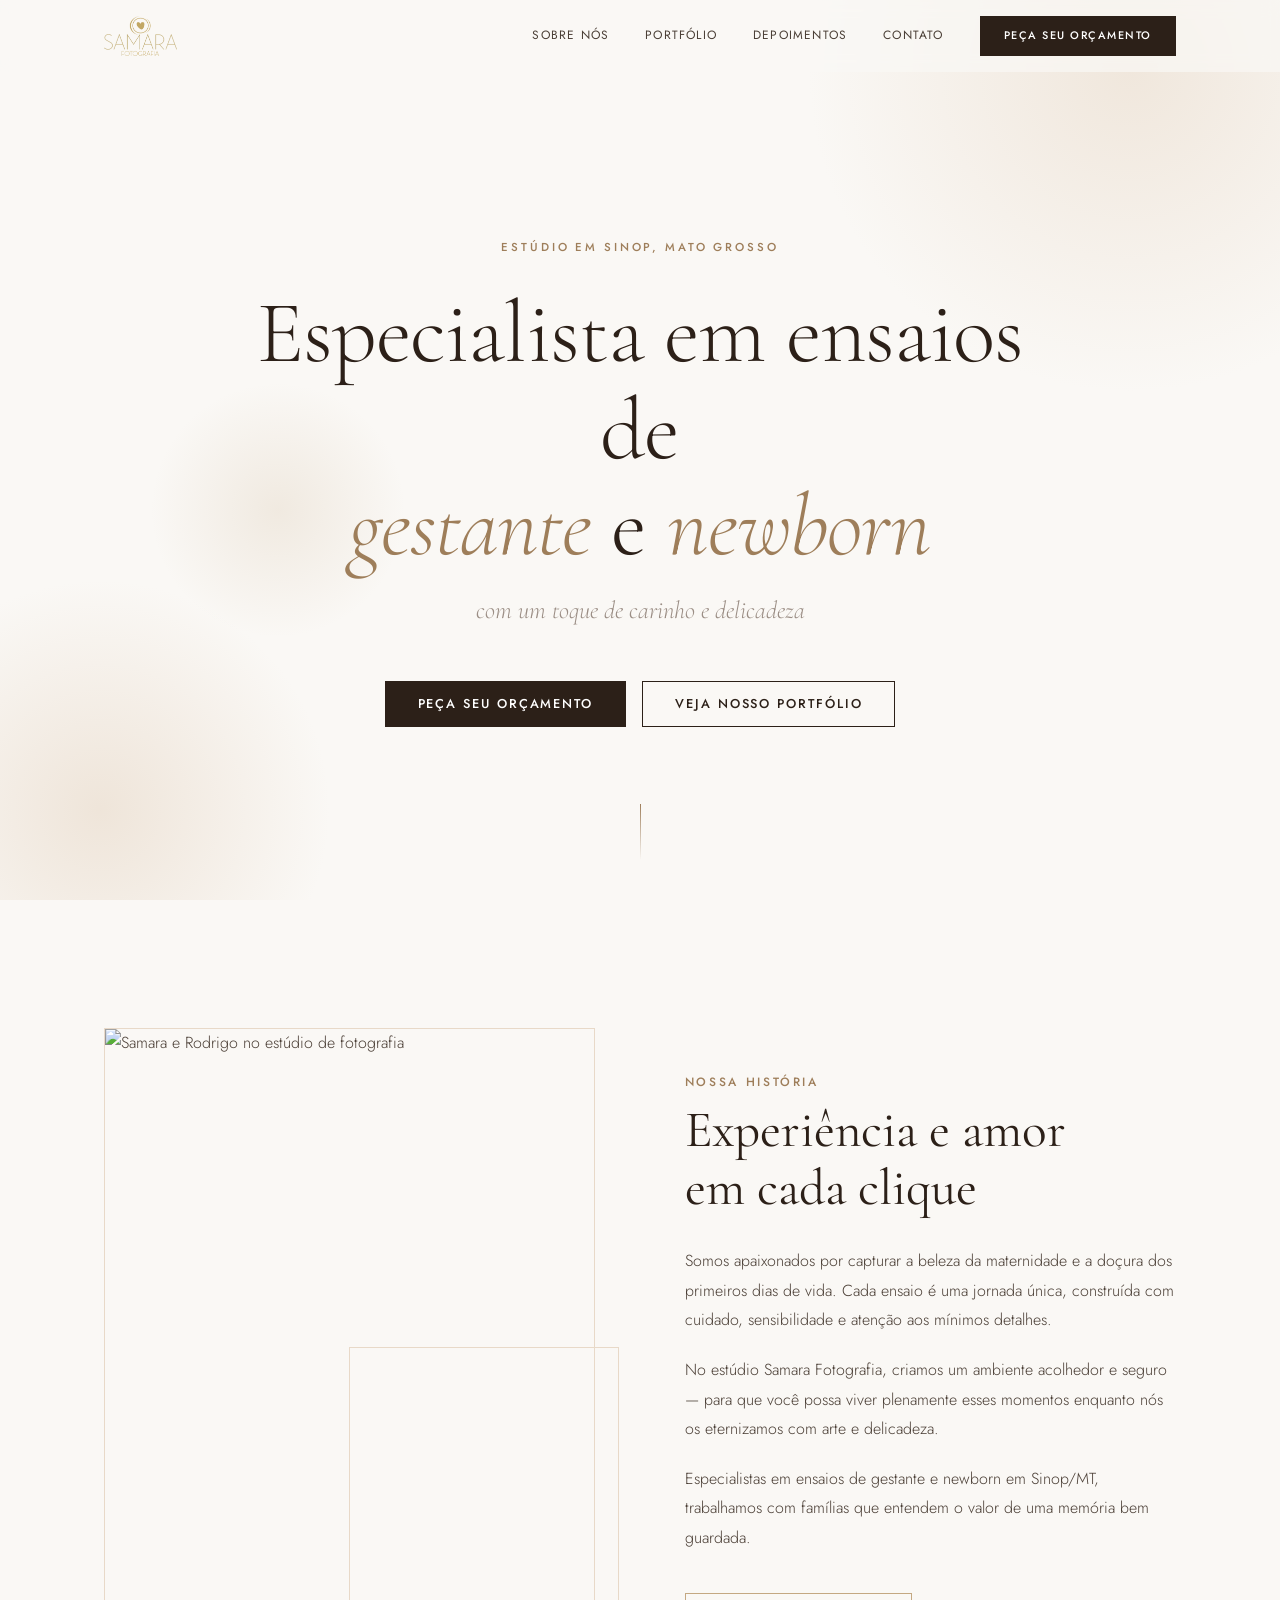
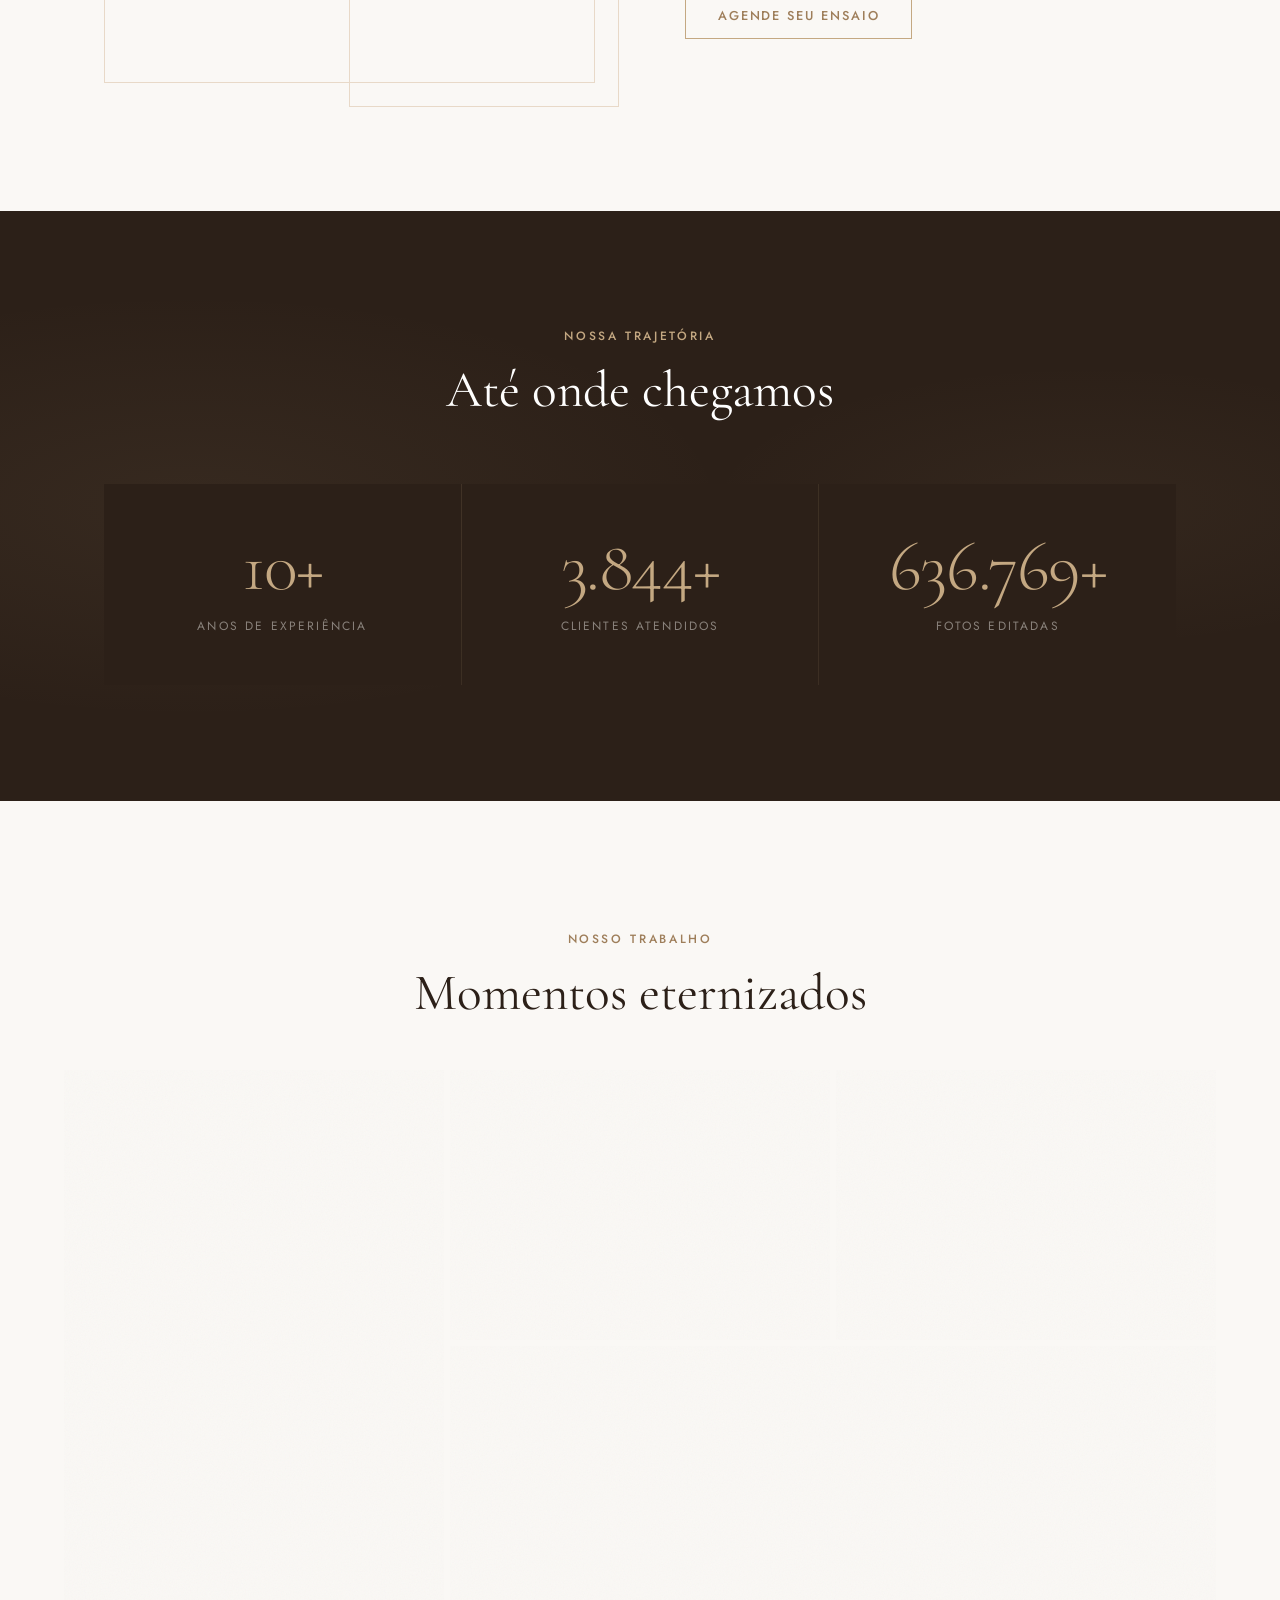
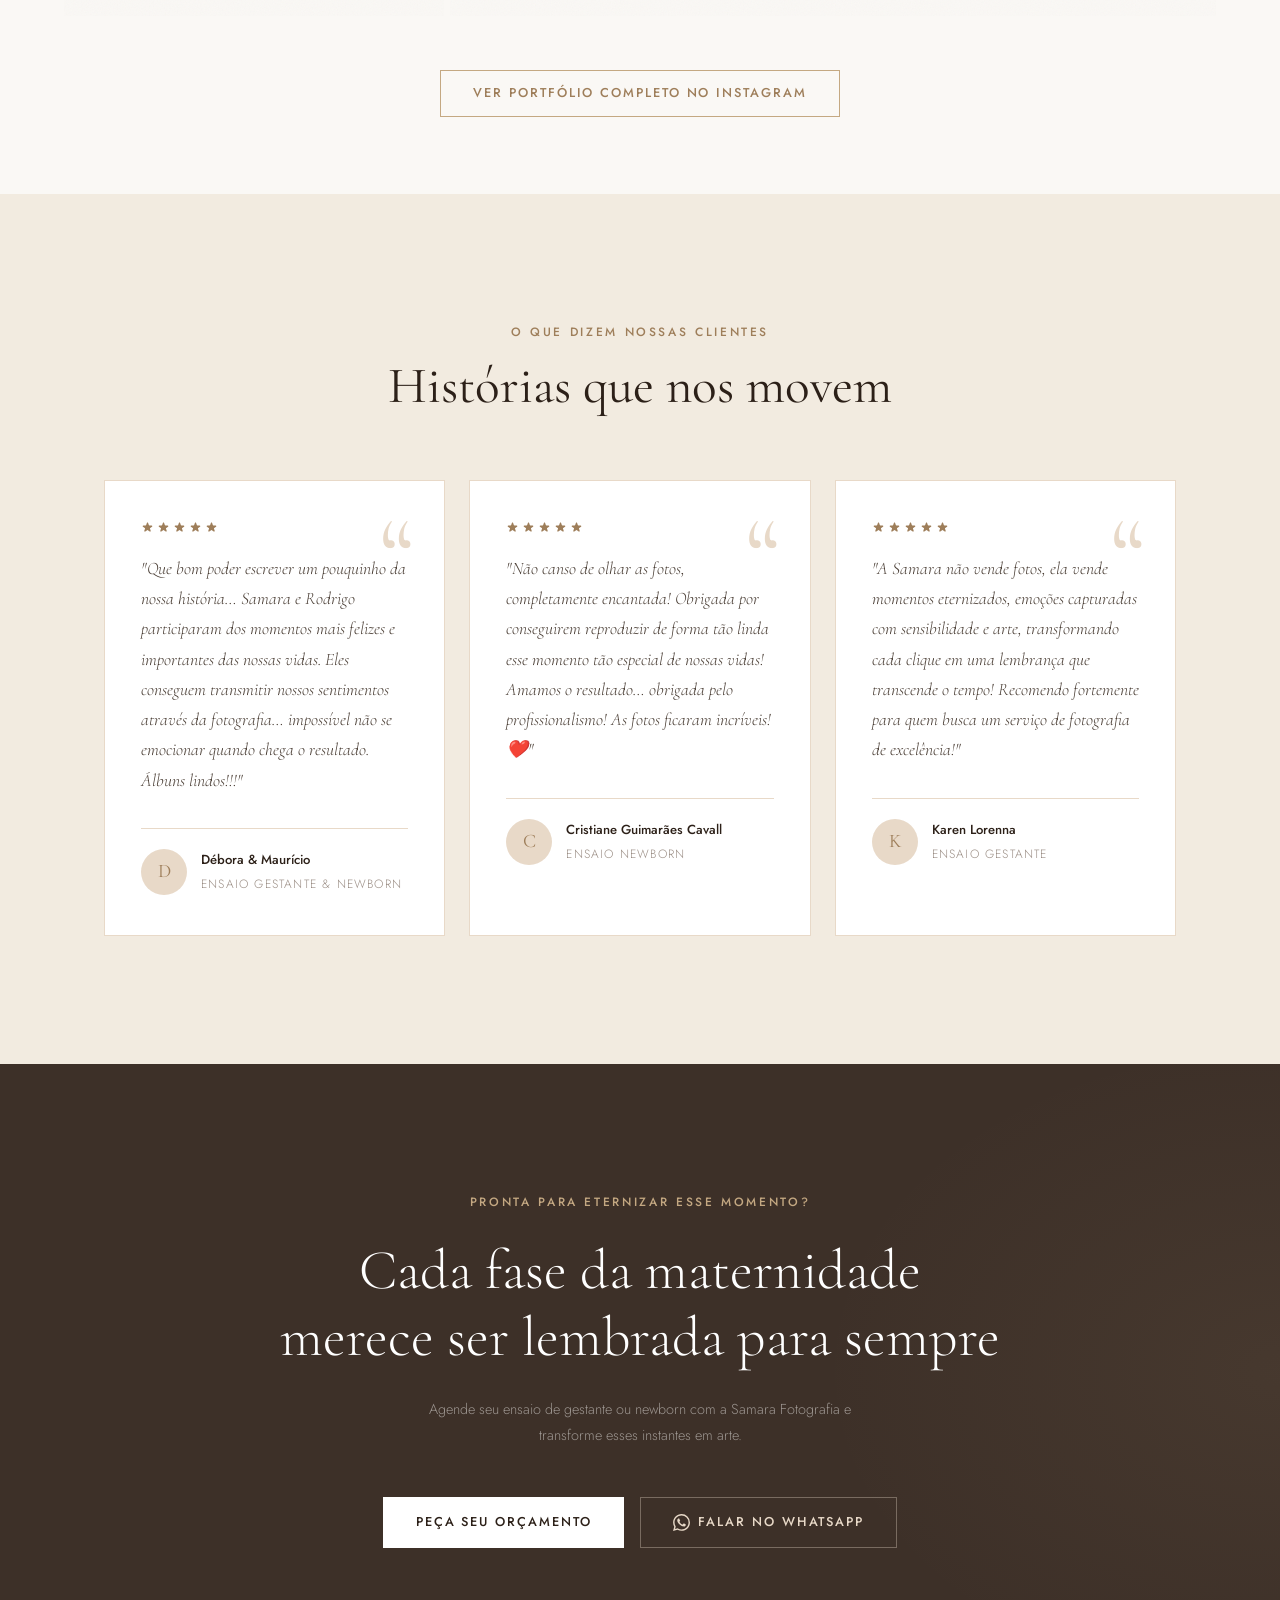
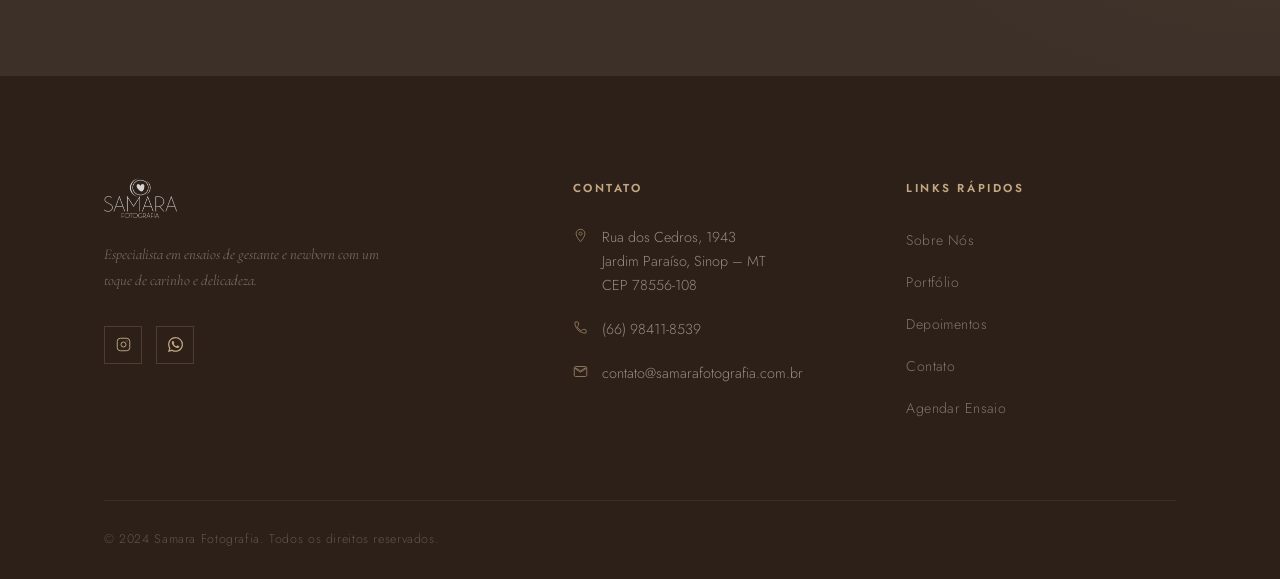
==== commit c0d5b8f2: "fix: substitui logo externa por arquivo local Remove dependência da URL do WordPress (retornava 403)" ====
--- a/index.html
+++ b/index.html
@@ -19,12 +19,10 @@
     <div class="header-inner">
       <a href="#inicio" class="logo">
         <img
-          src="https://samarafotografia.com.br/wp-content/uploads/2024/11/LOGO-300x165.png"
+          src="images/logo.png"
           alt="Samara Fotografia"
           class="logo-img"
-          onerror="this.style.display='none';this.nextElementSibling.style.display='block'"
         >
-        <span class="logo-text" style="display:none">Samara Fotografia</span>
       </a>
       <nav class="nav" id="nav-menu" aria-label="Navegação principal">
         <a href="#sobre" class="nav-link">Sobre Nós</a>
@@ -287,12 +285,10 @@
 
         <div class="footer-brand">
           <img
-            src="https://samarafotografia.com.br/wp-content/uploads/2024/11/LOGO-300x165.png"
+            src="images/logo.png"
             alt="Samara Fotografia"
             class="footer-logo"
-            onerror="this.style.display='none';this.nextElementSibling.style.display='block'"
           >
-          <span class="footer-logo-text" style="display:none">Samara Fotografia</span>
           <p class="footer-tagline">Especialista em ensaios de gestante e newborn com um toque de carinho e delicadeza.</p>
           <div class="footer-social">
             <a href="https://instagram.com/samara_rodrigo_photo" target="_blank" rel="noopener" aria-label="Instagram @samara_rodrigo_photo">
--- a/css/styles.css
+++ b/css/styles.css
@@ -1186,5 +1186,6 @@
     white-space: normal;
     text-align: center;
     max-width: 280px;
-  }
-}
+    padding: 1rem 1.5rem;
+  }
+}
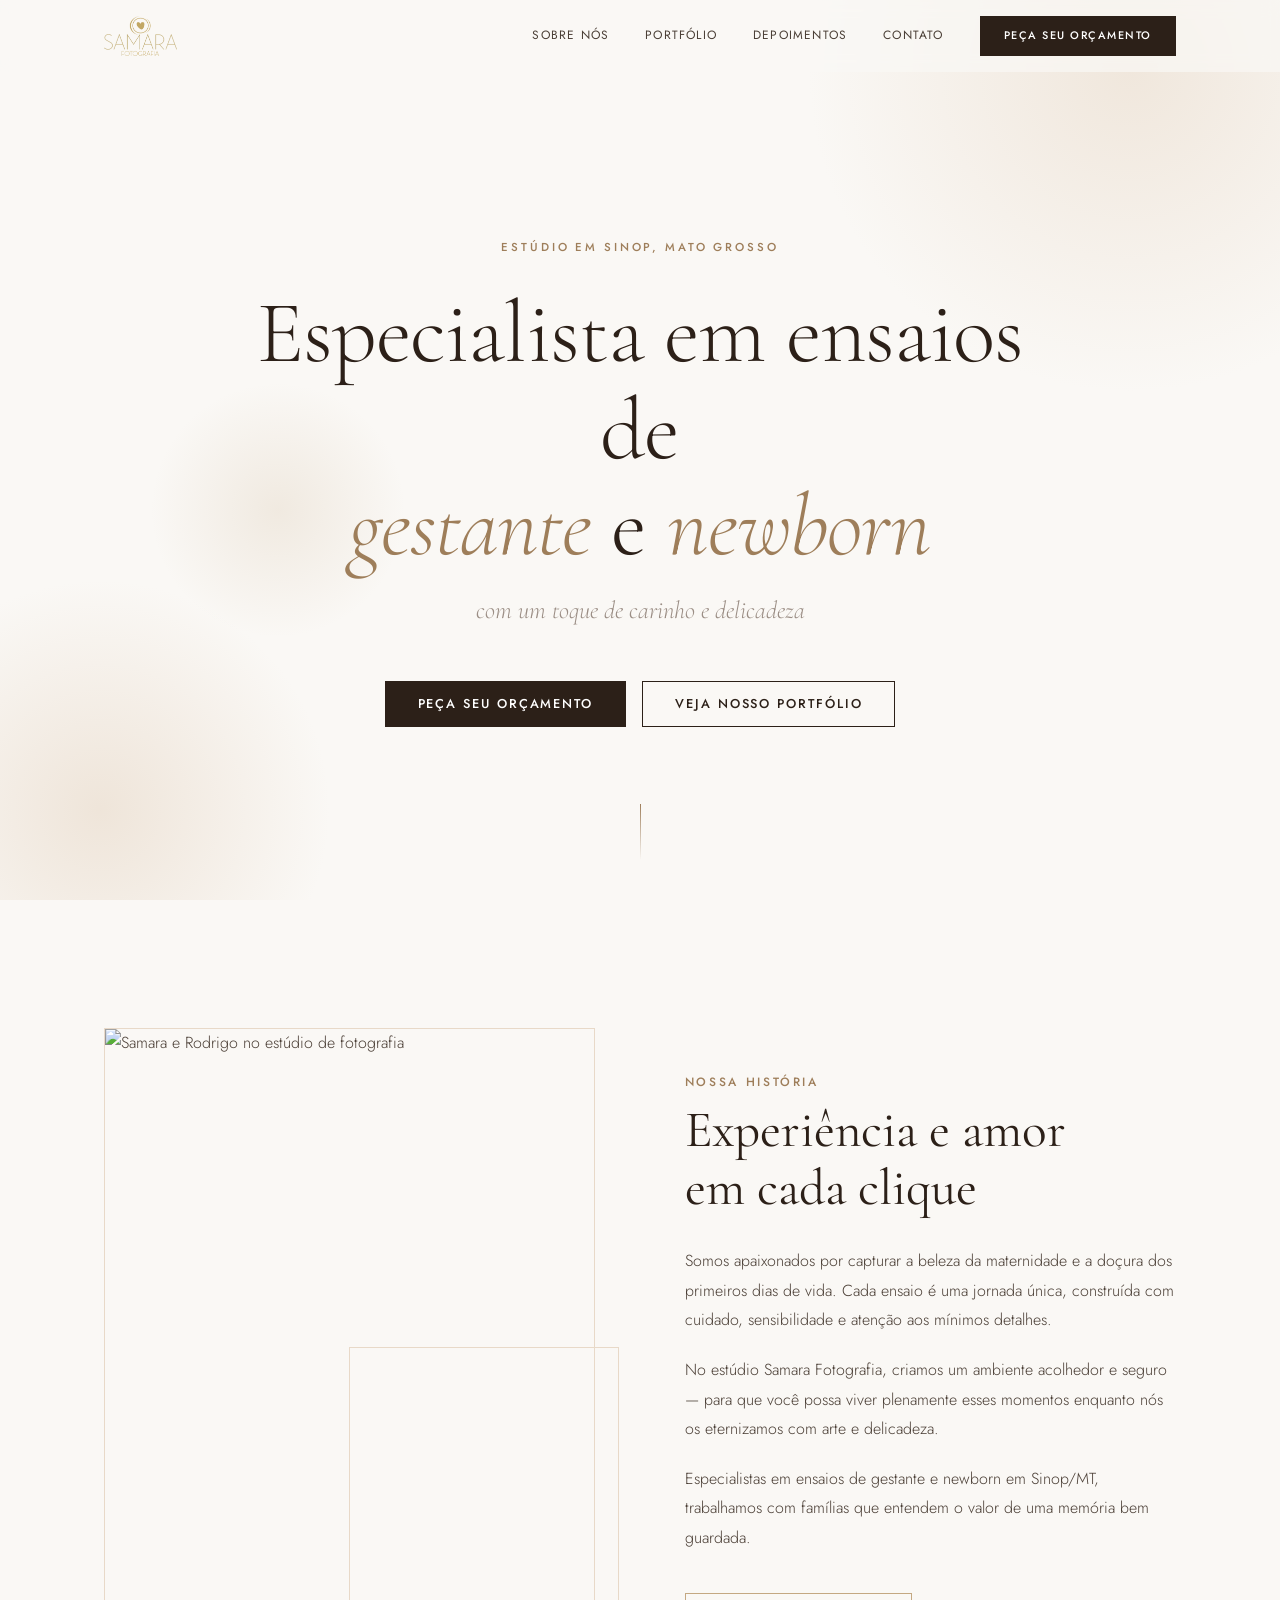
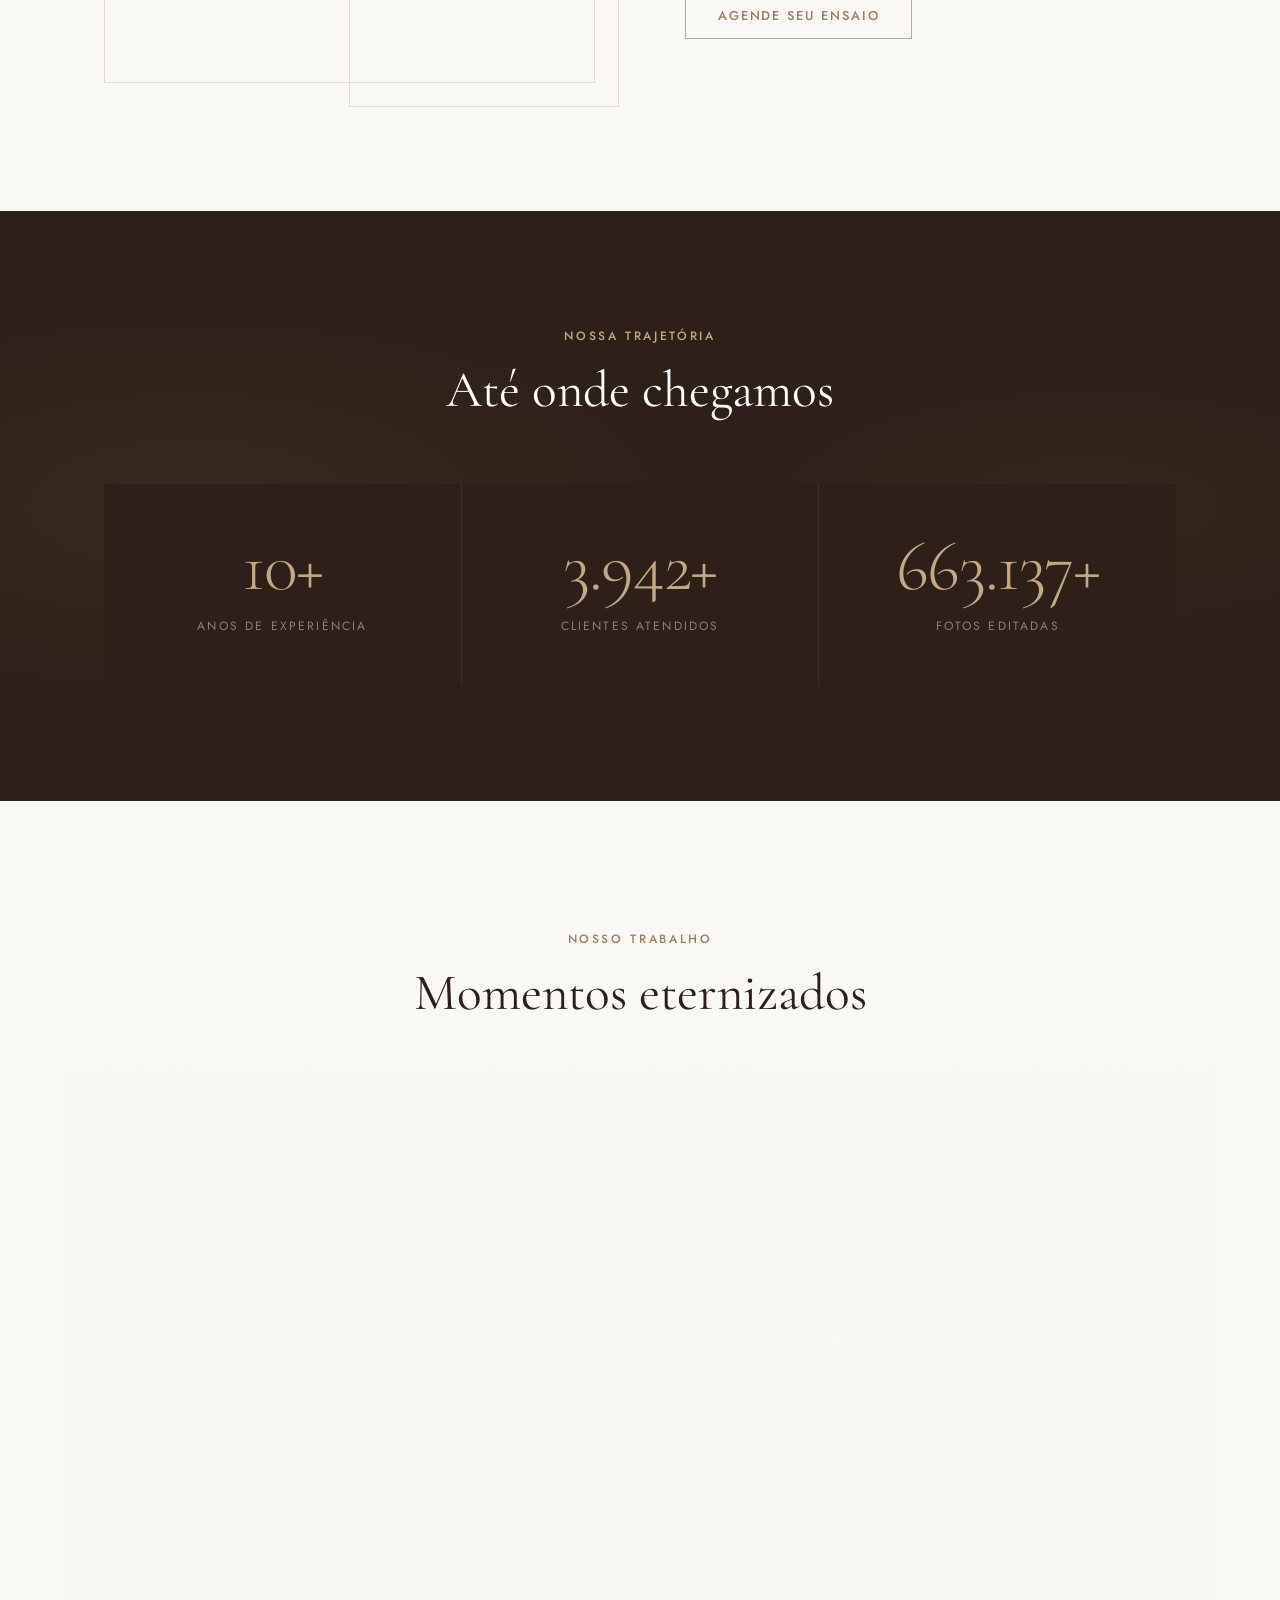
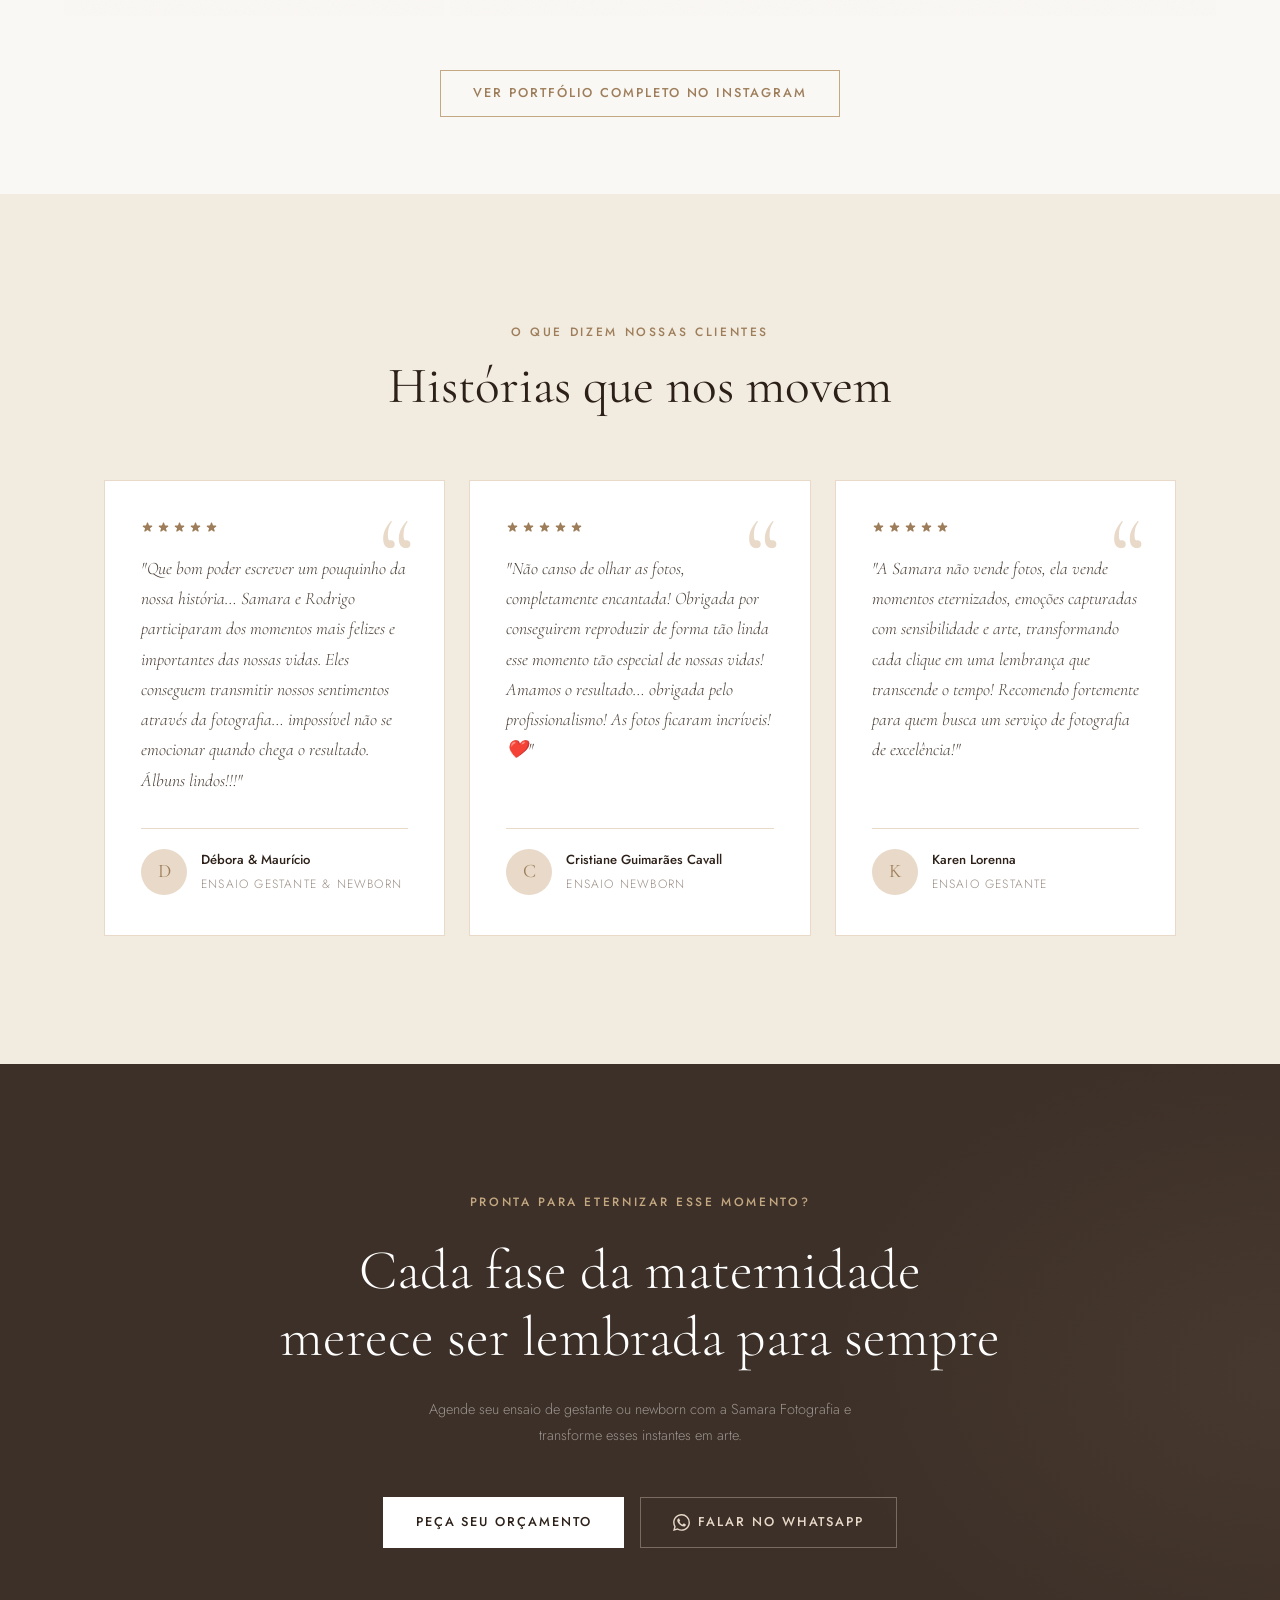
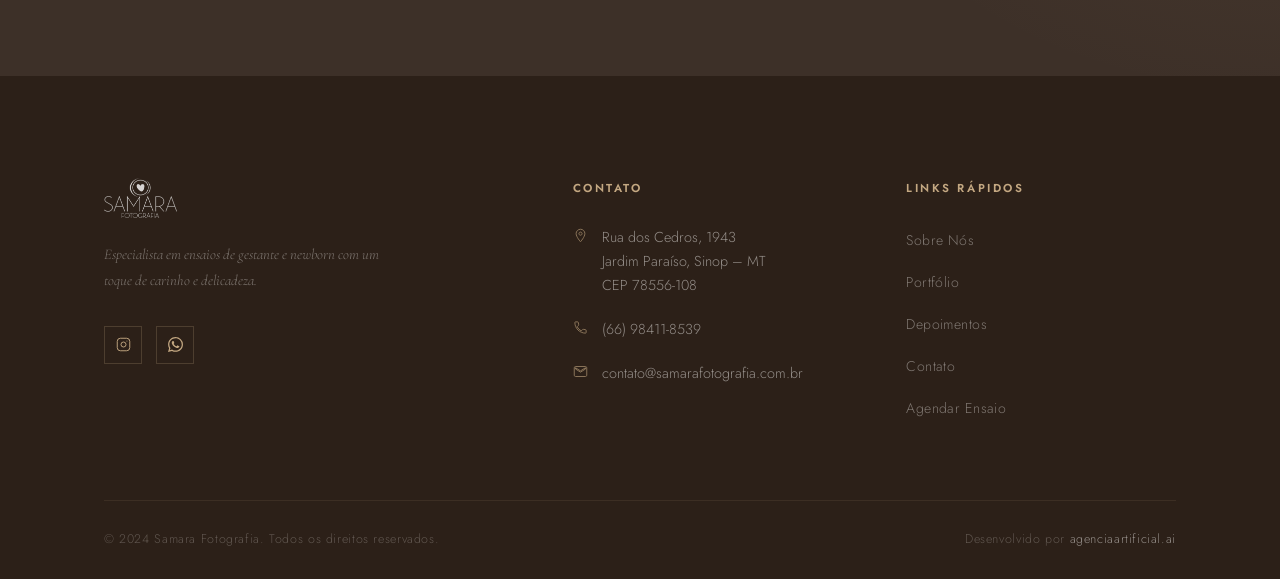
==== commit 228b2e47: "fix: alinha depoimentos e adiciona credito no rodape" ====
--- a/index.html
+++ b/index.html
@@ -345,6 +345,10 @@
 
       <div class="footer-bottom">
         <p>&copy; 2024 Samara Fotografia. Todos os direitos reservados.</p>
+        <p class="footer-credit">
+          Desenvolvido por
+          <a href="https://agenciaartificial.ai" target="_blank" rel="noopener">agenciaartificial.ai</a>
+        </p>
       </div>
     </div>
   </footer>
--- a/css/styles.css
+++ b/css/styles.css
@@ -705,6 +705,8 @@
 }
 
 .depoimento-card {
+  display: flex;
+  flex-direction: column;
   background: var(--white);
   padding: 2.5rem 2.25rem;
   border: 1px solid var(--gold-light);
@@ -758,6 +760,7 @@
   display: flex;
   align-items: center;
   gap: 0.875rem;
+  margin-top: auto;
   border-top: 1px solid var(--gold-light);
   padding-top: 1.25rem;
 }
@@ -999,6 +1002,15 @@
   font-size: 0.78rem;
   color: rgba(250, 248, 245, 0.25);
   letter-spacing: 0.05em;
+}
+
+.footer-credit a {
+  color: rgba(250, 248, 245, 0.5);
+  transition: color var(--transition);
+}
+
+.footer-credit a:hover {
+  color: var(--gold-light);
 }
 
 /* ===============================================
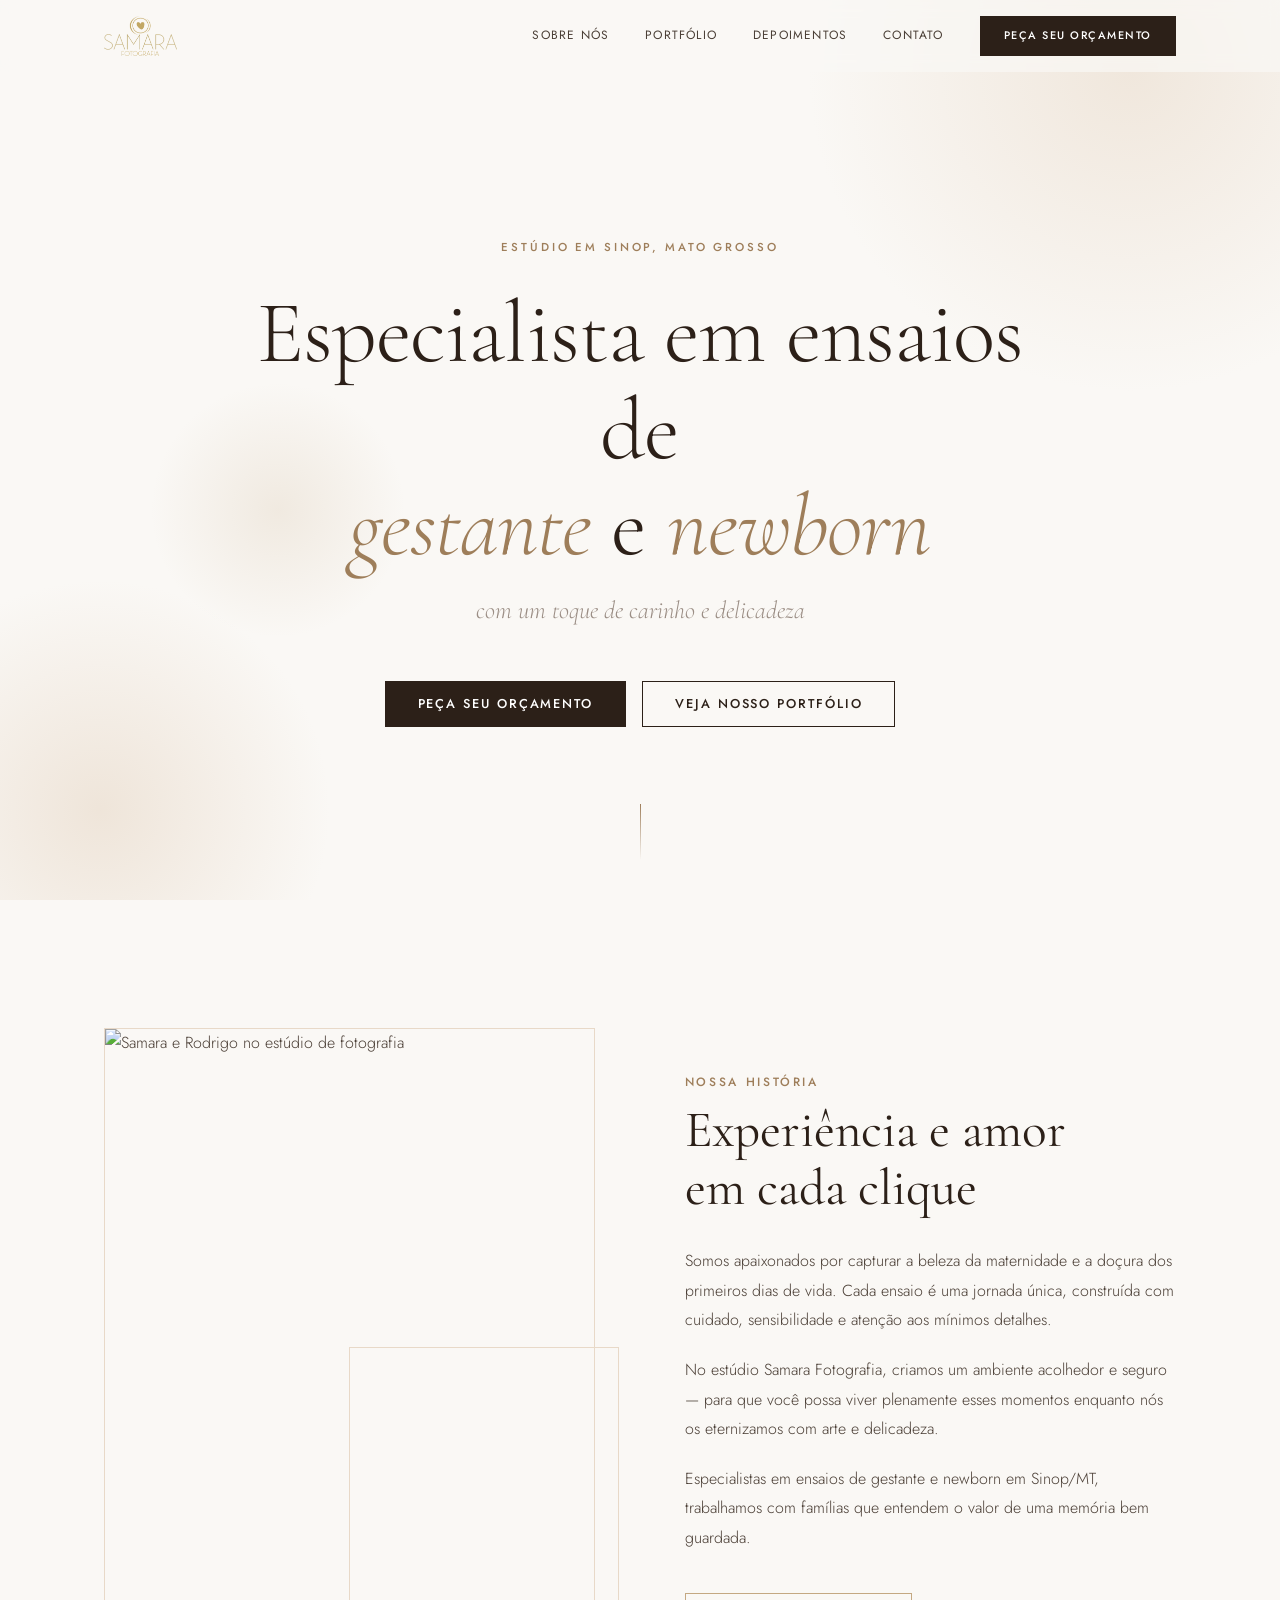
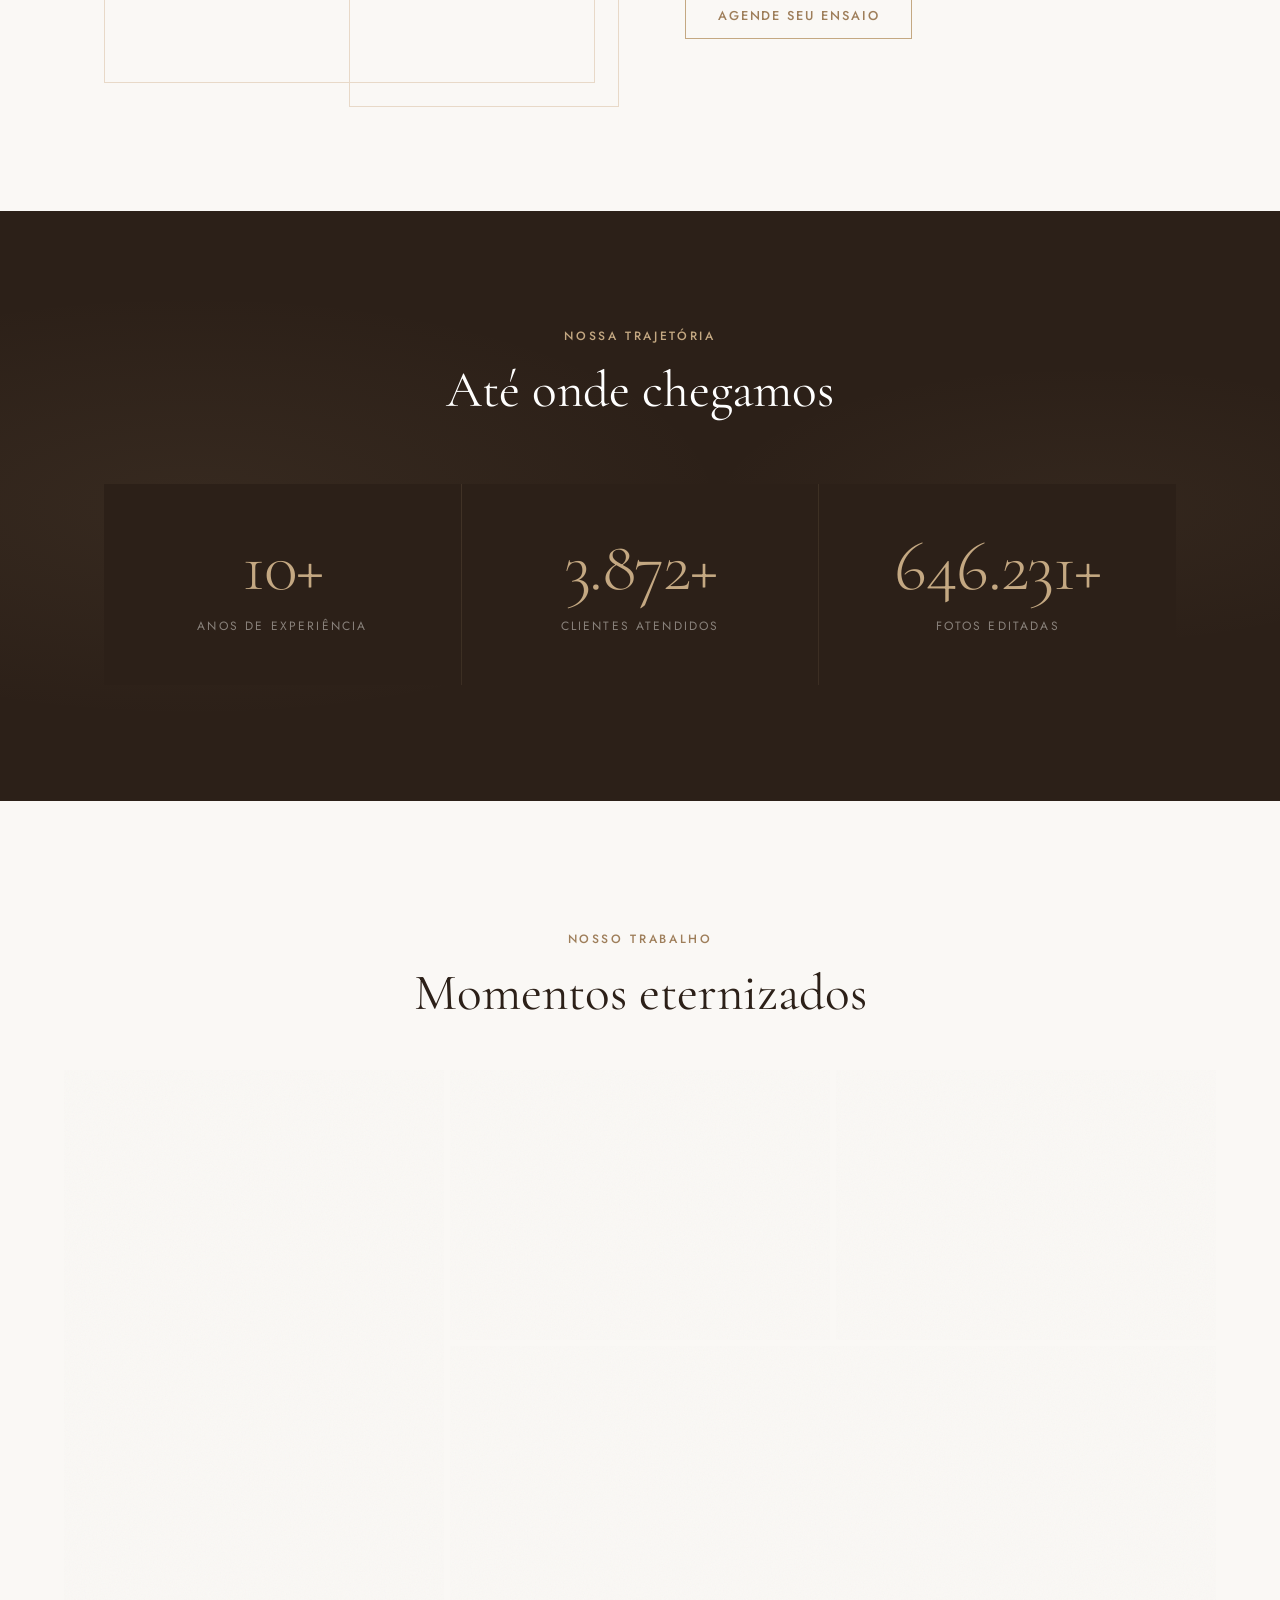
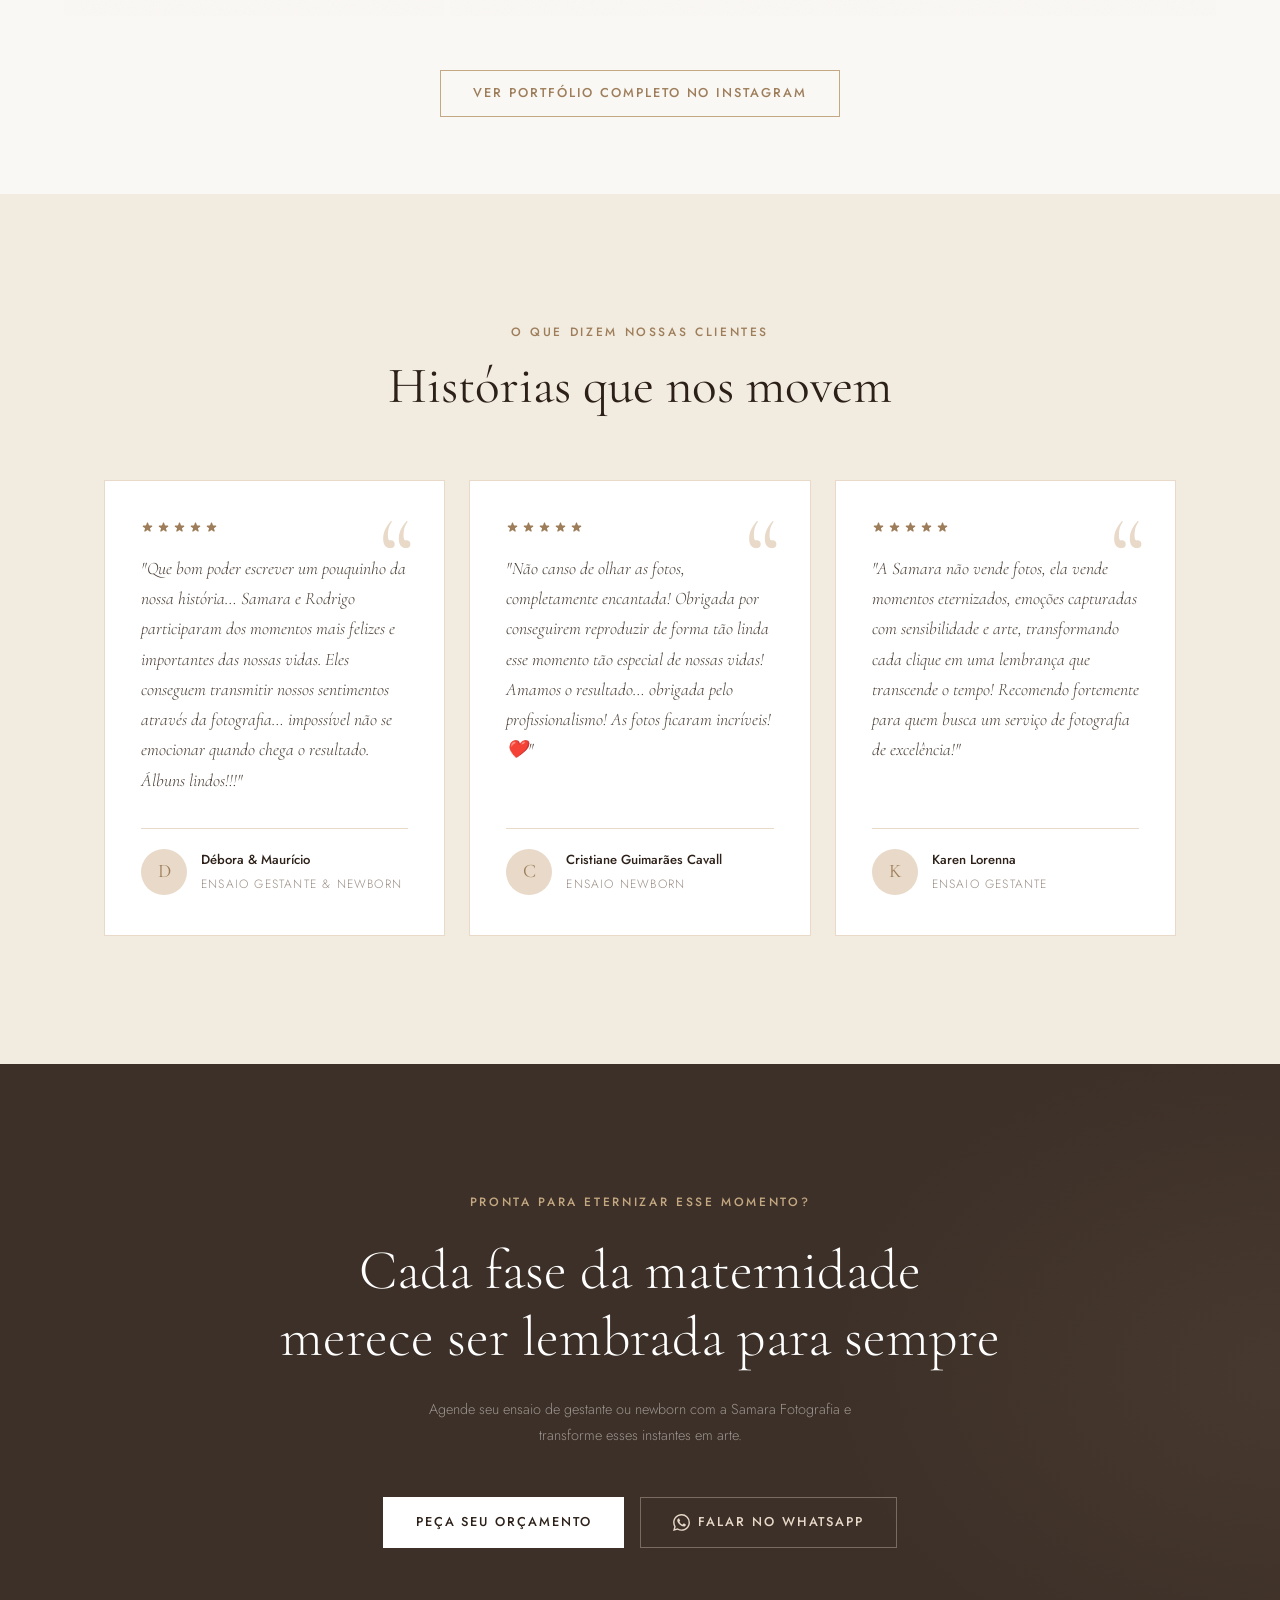
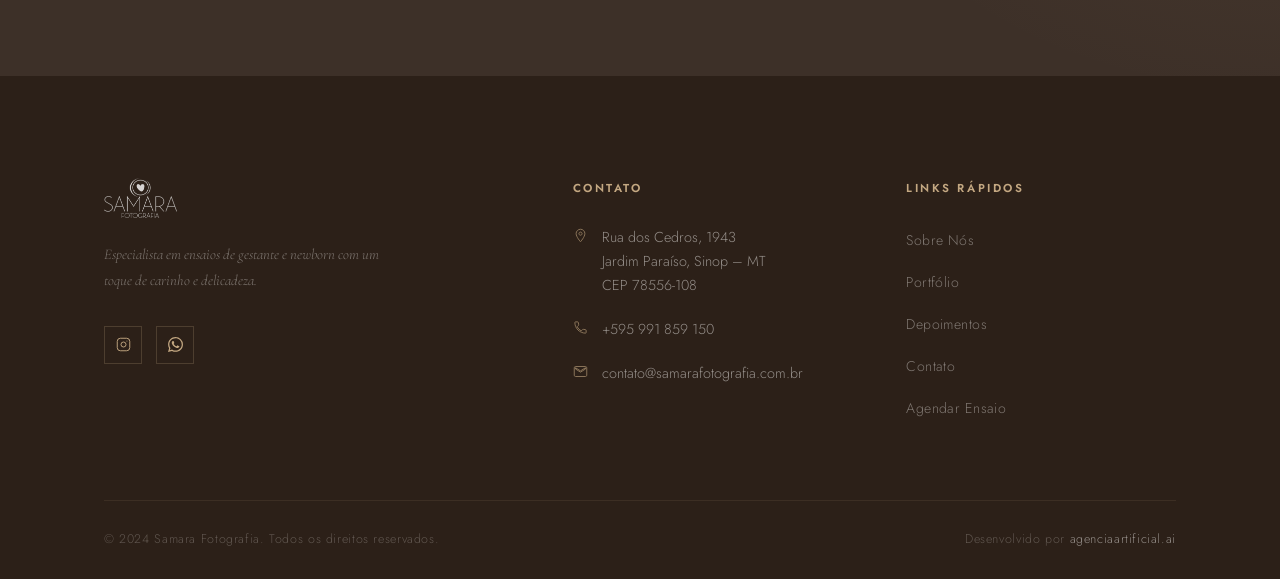
==== commit 29507de9: "fix: direciona orcamentos para o WhatsApp" ====
--- a/index.html
+++ b/index.html
@@ -29,7 +29,7 @@
         <a href="#galeria" class="nav-link">Portfólio</a>
         <a href="#depoimentos" class="nav-link">Depoimentos</a>
         <a href="#contato" class="nav-link">Contato</a>
-        <a href="https://app.samarafotografia.com.br" class="nav-cta" target="_blank" rel="noopener">Peça seu Orçamento</a>
+        <a href="https://wa.me/595991859150" class="nav-cta" target="_blank" rel="noopener">Peça seu Orçamento</a>
       </nav>
       <button class="nav-toggle" id="nav-toggle" aria-label="Abrir menu" aria-expanded="false">
         <span></span>
@@ -54,7 +54,7 @@
       </h1>
       <p class="hero-subtitle">com um toque de carinho e delicadeza</p>
       <div class="hero-actions">
-        <a href="https://app.samarafotografia.com.br" class="btn btn-primary" target="_blank" rel="noopener">
+        <a href="https://wa.me/595991859150" class="btn btn-primary" target="_blank" rel="noopener">
           Peça seu Orçamento
         </a>
         <a href="https://instagram.com/samara_rodrigo_photo" class="btn btn-secondary" target="_blank" rel="noopener">
@@ -91,7 +91,7 @@
             <p>No estúdio Samara Fotografia, criamos um ambiente acolhedor e seguro — para que você possa viver plenamente esses momentos enquanto nós os eternizamos com arte e delicadeza.</p>
             <p>Especialistas em ensaios de gestante e newborn em Sinop/MT, trabalhamos com famílias que entendem o valor de uma memória bem guardada.</p>
           </div>
-          <a href="https://app.samarafotografia.com.br" class="btn btn-outline" target="_blank" rel="noopener">
+          <a href="https://wa.me/595991859150" class="btn btn-outline" target="_blank" rel="noopener">
             Agende seu Ensaio
           </a>
         </div>
@@ -265,10 +265,10 @@
         Agende seu ensaio de gestante ou newborn com a Samara Fotografia e transforme esses instantes em arte.
       </p>
       <div class="cta-actions">
-        <a href="https://app.samarafotografia.com.br" class="btn btn-light" target="_blank" rel="noopener">
+        <a href="https://wa.me/595991859150" class="btn btn-light" target="_blank" rel="noopener">
           Peça seu Orçamento
         </a>
-        <a href="https://wa.me/5566984118539" class="btn btn-ghost" target="_blank" rel="noopener">
+        <a href="https://wa.me/595991859150" class="btn btn-ghost" target="_blank" rel="noopener">
           <svg viewBox="0 0 24 24" fill="currentColor" width="17" height="17" aria-hidden="true">
             <path d="M17.472 14.382c-.297-.149-1.758-.867-2.03-.967-.273-.099-.471-.148-.67.15-.197.297-.767.966-.94 1.164-.173.199-.347.223-.644.075-.297-.15-1.255-.463-2.39-1.475-.883-.788-1.48-1.761-1.653-2.059-.173-.297-.018-.458.13-.606.134-.133.298-.347.446-.52.149-.174.198-.298.298-.497.099-.198.05-.371-.025-.52-.075-.149-.669-1.612-.916-2.207-.242-.579-.487-.5-.669-.51-.173-.008-.371-.01-.57-.01-.198 0-.52.074-.792.372-.272.297-1.04 1.016-1.04 2.479 0 1.462 1.065 2.875 1.213 3.074.149.198 2.096 3.2 5.077 4.487.709.306 1.262.489 1.694.625.712.227 1.36.195 1.871.118.571-.085 1.758-.719 2.006-1.413.248-.694.248-1.289.173-1.413-.074-.124-.272-.198-.57-.347m-5.421 7.403h-.004a9.87 9.87 0 01-5.031-1.378l-.361-.214-3.741.982.998-3.648-.235-.374a9.86 9.86 0 01-1.51-5.26c.001-5.45 4.436-9.884 9.888-9.884 2.64 0 5.122 1.03 6.988 2.898a9.825 9.825 0 012.893 6.994c-.003 5.45-4.437 9.884-9.885 9.884m8.413-18.297A11.815 11.815 0 0012.05 0C5.495 0 .16 5.335.157 11.892c0 2.096.547 4.142 1.588 5.945L.057 24l6.305-1.654a11.882 11.882 0 005.683 1.448h.005c6.554 0 11.89-5.335 11.893-11.893a11.821 11.821 0 00-3.48-8.413Z"/>
           </svg>
@@ -298,7 +298,7 @@
                 <circle cx="17.5" cy="6.5" r="0.8" fill="currentColor" stroke="none"/>
               </svg>
             </a>
-            <a href="https://wa.me/5566984118539" target="_blank" rel="noopener" aria-label="WhatsApp (66) 98411-8539">
+            <a href="https://wa.me/595991859150" target="_blank" rel="noopener" aria-label="WhatsApp +595 991 859 150">
               <svg viewBox="0 0 24 24" fill="currentColor" aria-hidden="true">
                 <path d="M17.472 14.382c-.297-.149-1.758-.867-2.03-.967-.273-.099-.471-.148-.67.15-.197.297-.767.966-.94 1.164-.173.199-.347.223-.644.075-.297-.15-1.255-.463-2.39-1.475-.883-.788-1.48-1.761-1.653-2.059-.173-.297-.018-.458.13-.606.134-.133.298-.347.446-.52.149-.174.198-.298.298-.497.099-.198.05-.371-.025-.52-.075-.149-.669-1.612-.916-2.207-.242-.579-.487-.5-.669-.51-.173-.008-.371-.01-.57-.01-.198 0-.52.074-.792.372-.272.297-1.04 1.016-1.04 2.479 0 1.462 1.065 2.875 1.213 3.074.149.198 2.096 3.2 5.077 4.487.709.306 1.262.489 1.694.625.712.227 1.36.195 1.871.118.571-.085 1.758-.719 2.006-1.413.248-.694.248-1.289.173-1.413-.074-.124-.272-.198-.57-.347m-5.421 7.403h-.004a9.87 9.87 0 01-5.031-1.378l-.361-.214-3.741.982.998-3.648-.235-.374a9.86 9.86 0 01-1.51-5.26c.001-5.45 4.436-9.884 9.888-9.884 2.64 0 5.122 1.03 6.988 2.898a9.825 9.825 0 012.893 6.994c-.003 5.45-4.437 9.884-9.885 9.884m8.413-18.297A11.815 11.815 0 0012.05 0C5.495 0 .16 5.335.157 11.892c0 2.096.547 4.142 1.588 5.945L.057 24l6.305-1.654a11.882 11.882 0 005.683 1.448h.005c6.554 0 11.89-5.335 11.893-11.893a11.821 11.821 0 00-3.48-8.413Z"/>
               </svg>
@@ -319,7 +319,7 @@
               <svg viewBox="0 0 24 24" fill="none" stroke="currentColor" stroke-width="1.5" aria-hidden="true">
                 <path d="M6.62 10.79c1.44 2.83 3.76 5.14 6.59 6.59l2.2-2.2c.27-.27.67-.36 1.02-.24 1.12.37 2.33.57 3.57.57.55 0 1 .45 1 1V20c0 .55-.45 1-1 1-9.39 0-17-7.61-17-17 0-.55.45-1 1-1h3.5c.55 0 1 .45 1 1 0 1.25.2 2.45.57 3.57.11.35.03.74-.25 1.02l-2.2 2.2z"/>
               </svg>
-              <a href="tel:+5566984118539">(66) 98411-8539</a>
+              <a href="tel:+595991859150">+595 991 859 150</a>
             </div>
             <div class="footer-contact-item">
               <svg viewBox="0 0 24 24" fill="none" stroke="currentColor" stroke-width="1.5" aria-hidden="true">
@@ -337,7 +337,7 @@
             <li><a href="#galeria">Portfólio</a></li>
             <li><a href="#depoimentos">Depoimentos</a></li>
             <li><a href="#contato">Contato</a></li>
-            <li><a href="https://app.samarafotografia.com.br" target="_blank" rel="noopener">Agendar Ensaio</a></li>
+            <li><a href="https://wa.me/595991859150" target="_blank" rel="noopener">Agendar Ensaio</a></li>
           </ul>
         </div>
 
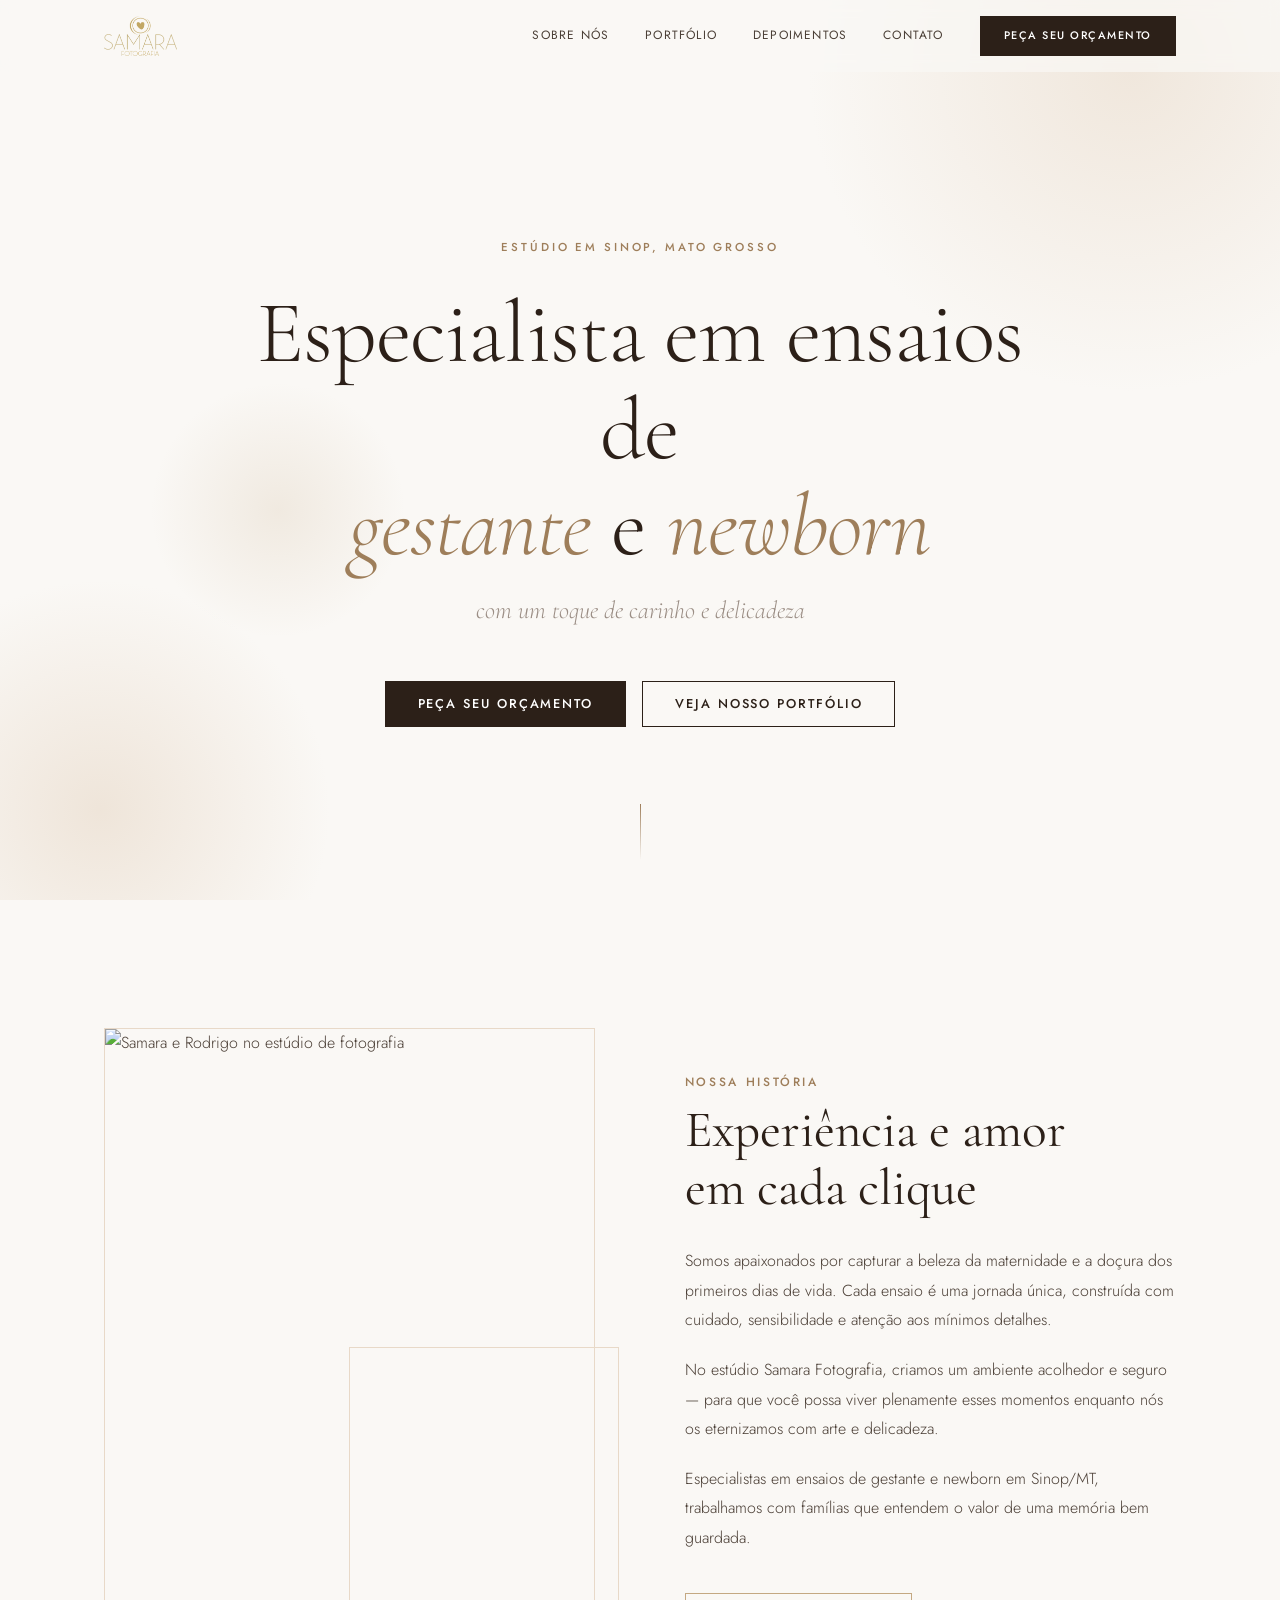
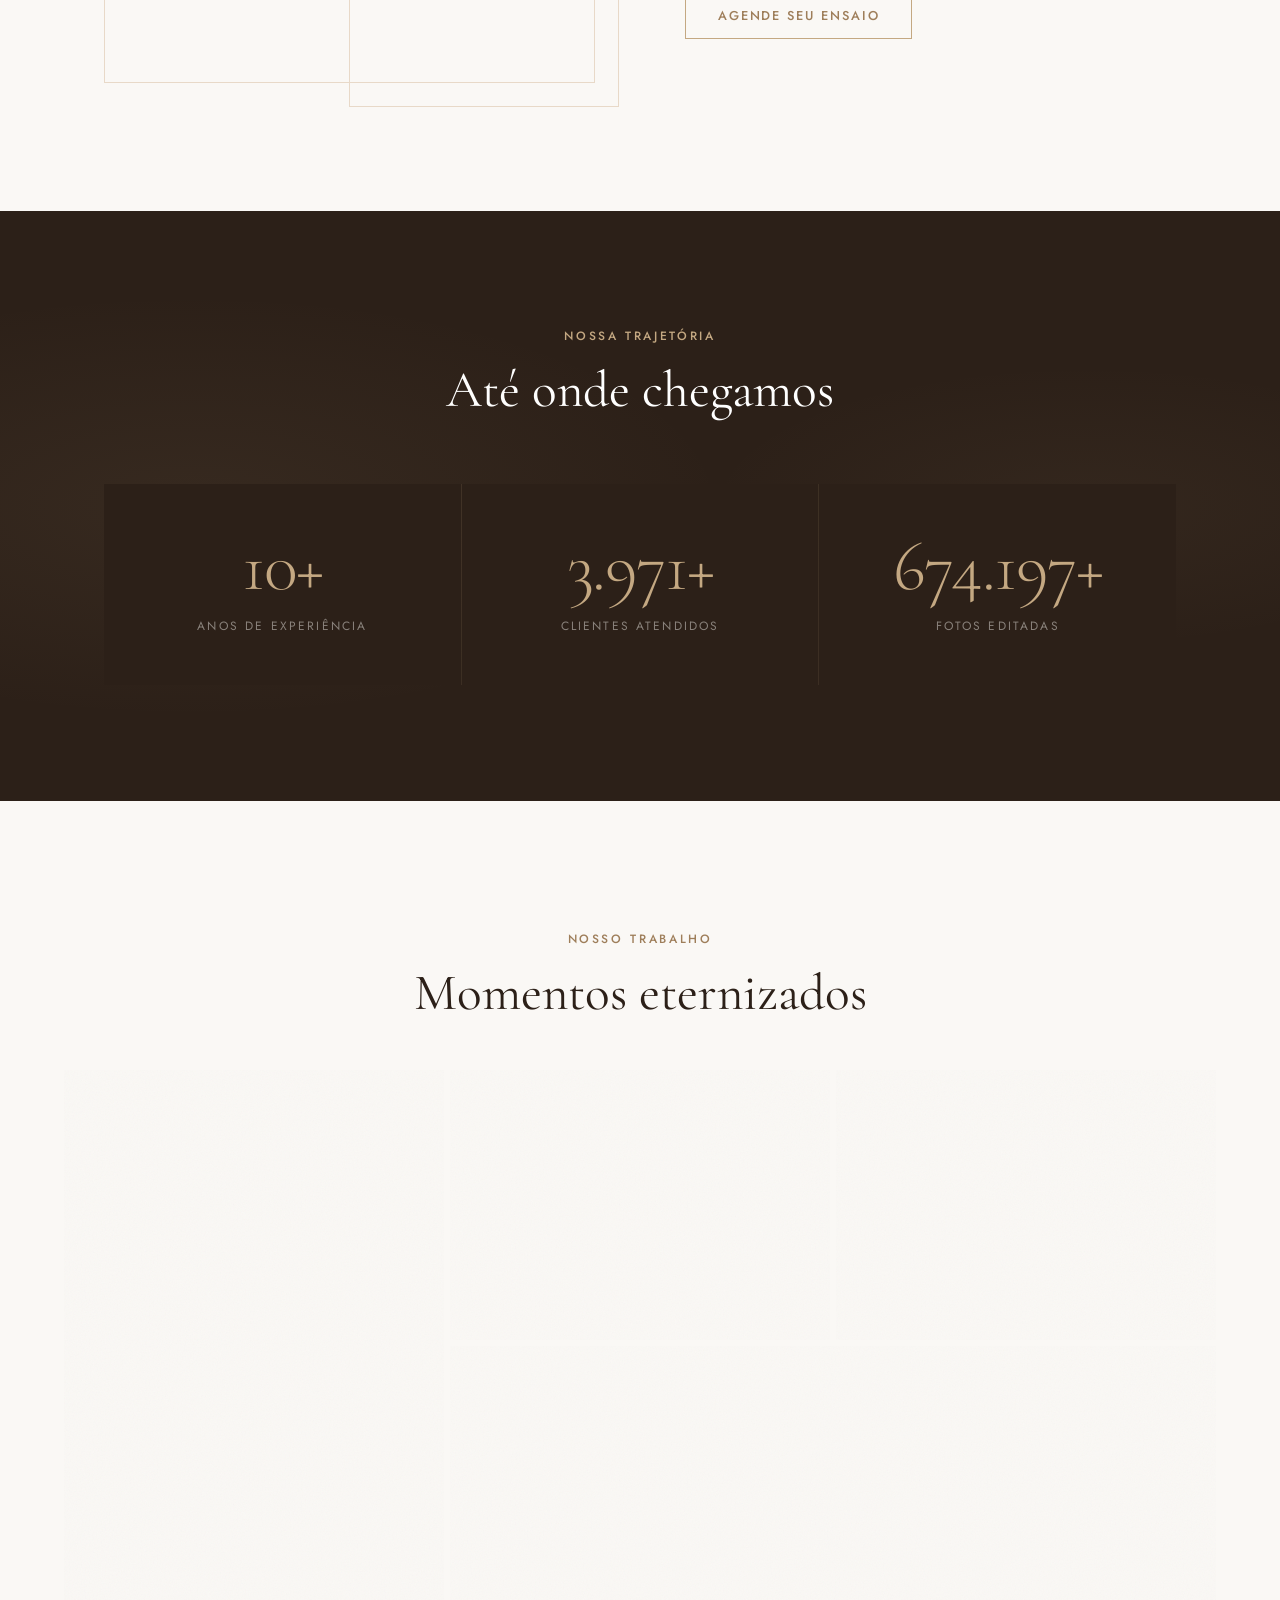
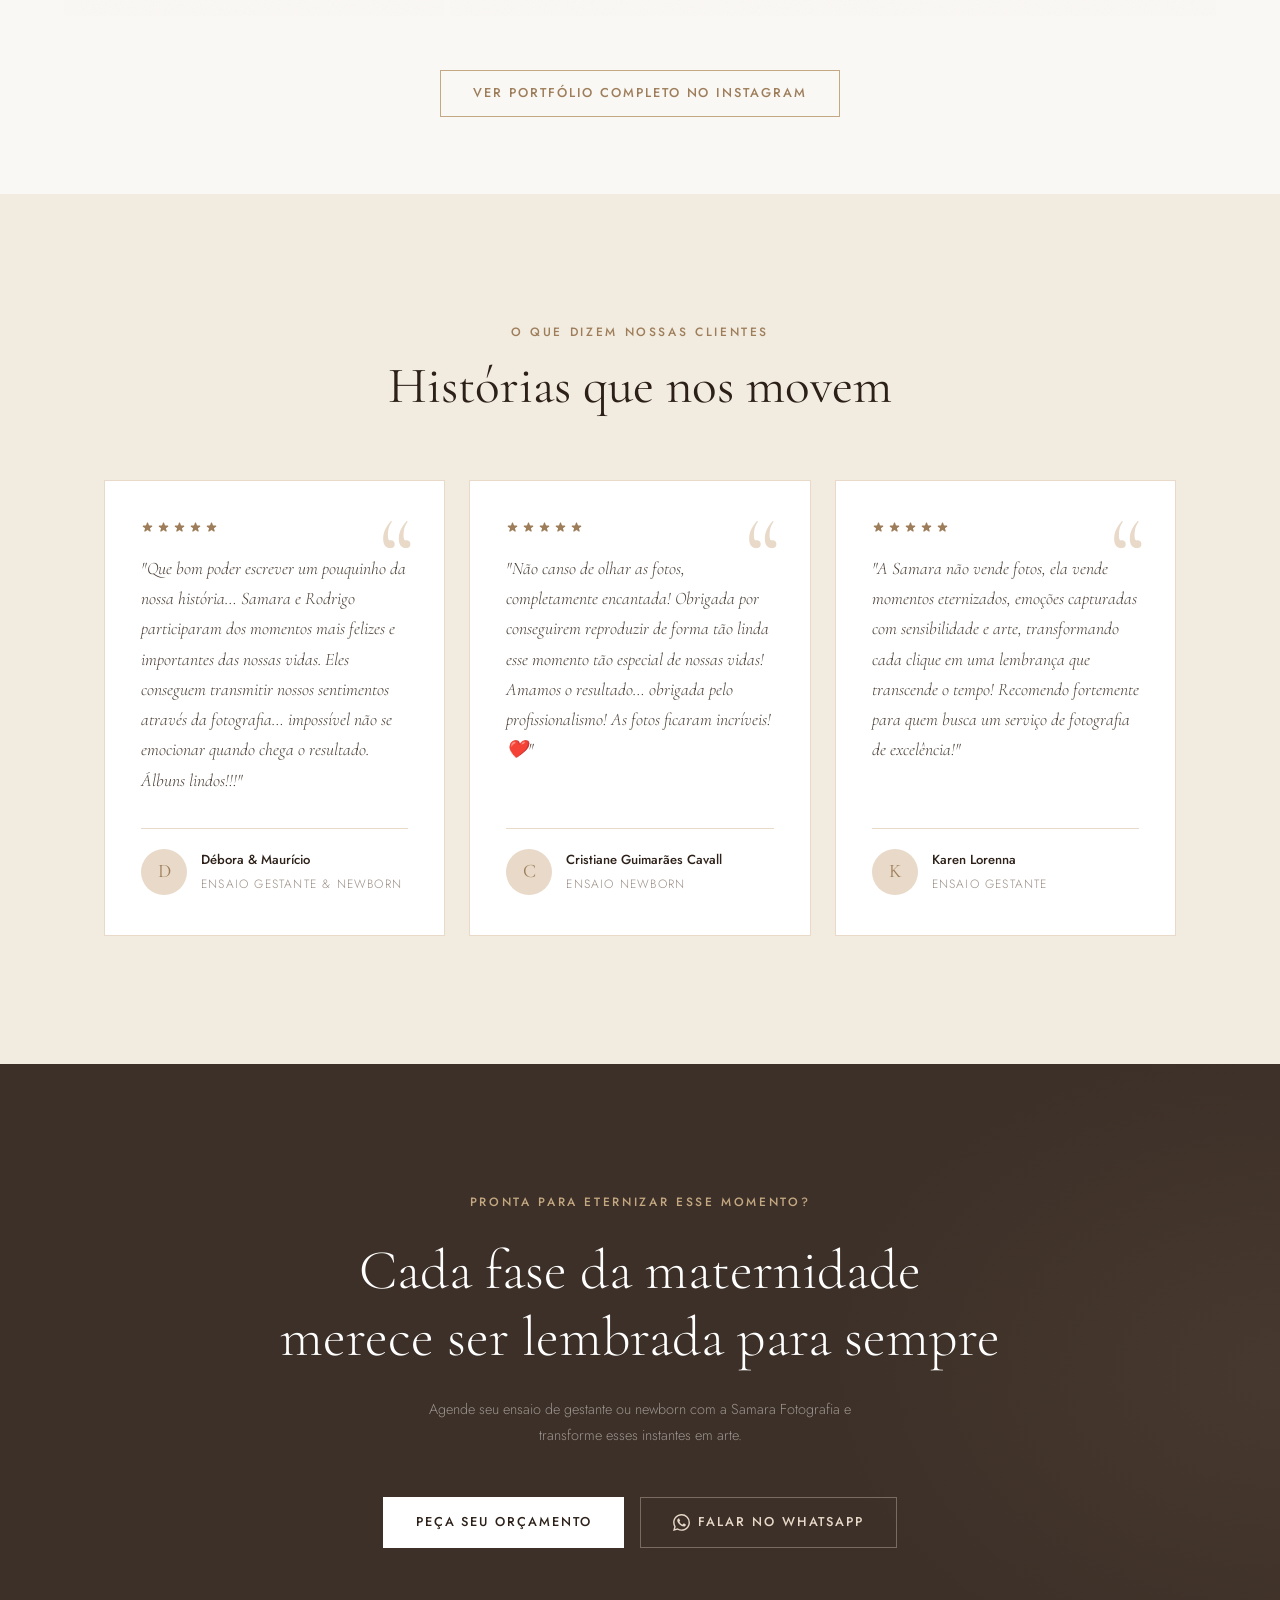
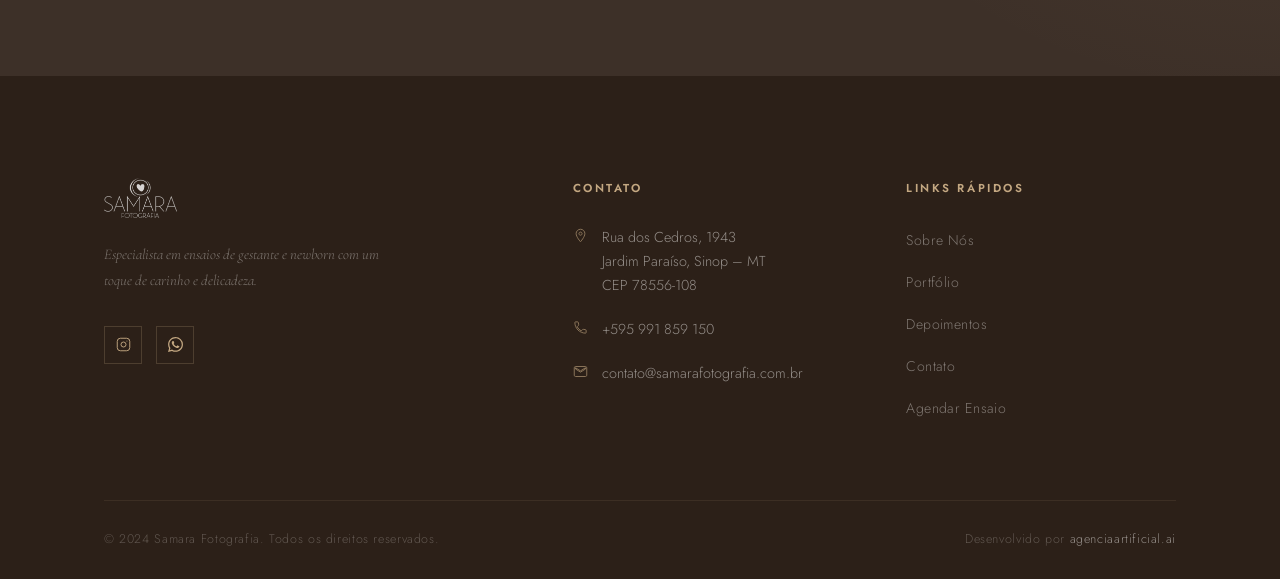
==== commit 27d4c54f: "feat: adiciona favicon com a logo" ====
--- a/index.html
+++ b/index.html
@@ -5,6 +5,11 @@
   <meta name="viewport" content="width=device-width, initial-scale=1.0">
   <meta name="description" content="Especialista em ensaios de gestante e newborn em Sinop/MT. Eternizando os momentos mais especiais da maternidade com carinho e delicadeza.">
   <title>Samara Fotografia — Gestante &amp; Newborn em Sinop/MT</title>
+
+  <link rel="icon" href="favicon.ico" sizes="32x32">
+  <link rel="icon" type="image/png" href="images/favicon-32x32.png" sizes="32x32">
+  <link rel="icon" type="image/png" href="images/favicon-512x512.png" sizes="512x512">
+  <link rel="apple-touch-icon" href="images/apple-touch-icon.png" sizes="180x180">
 
   <link rel="preconnect" href="https://fonts.googleapis.com">
   <link rel="preconnect" href="https://fonts.gstatic.com" crossorigin>
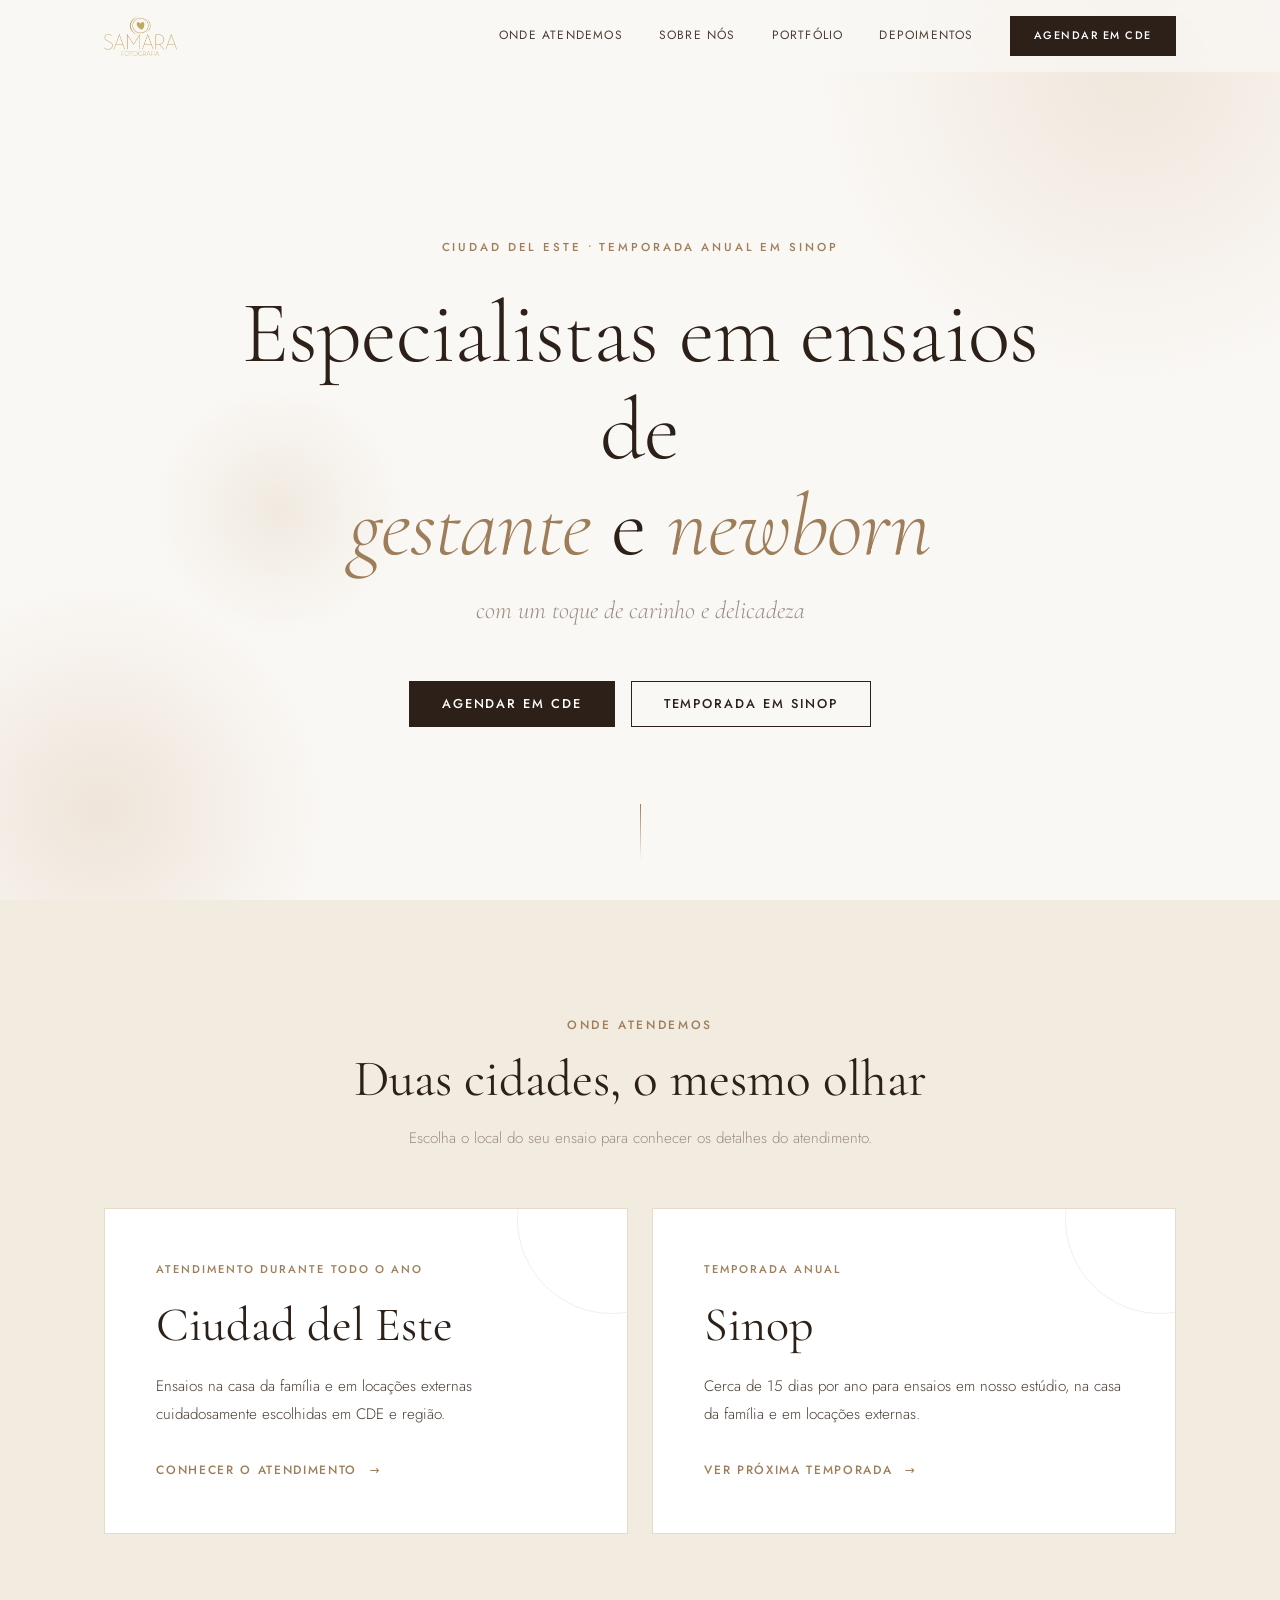
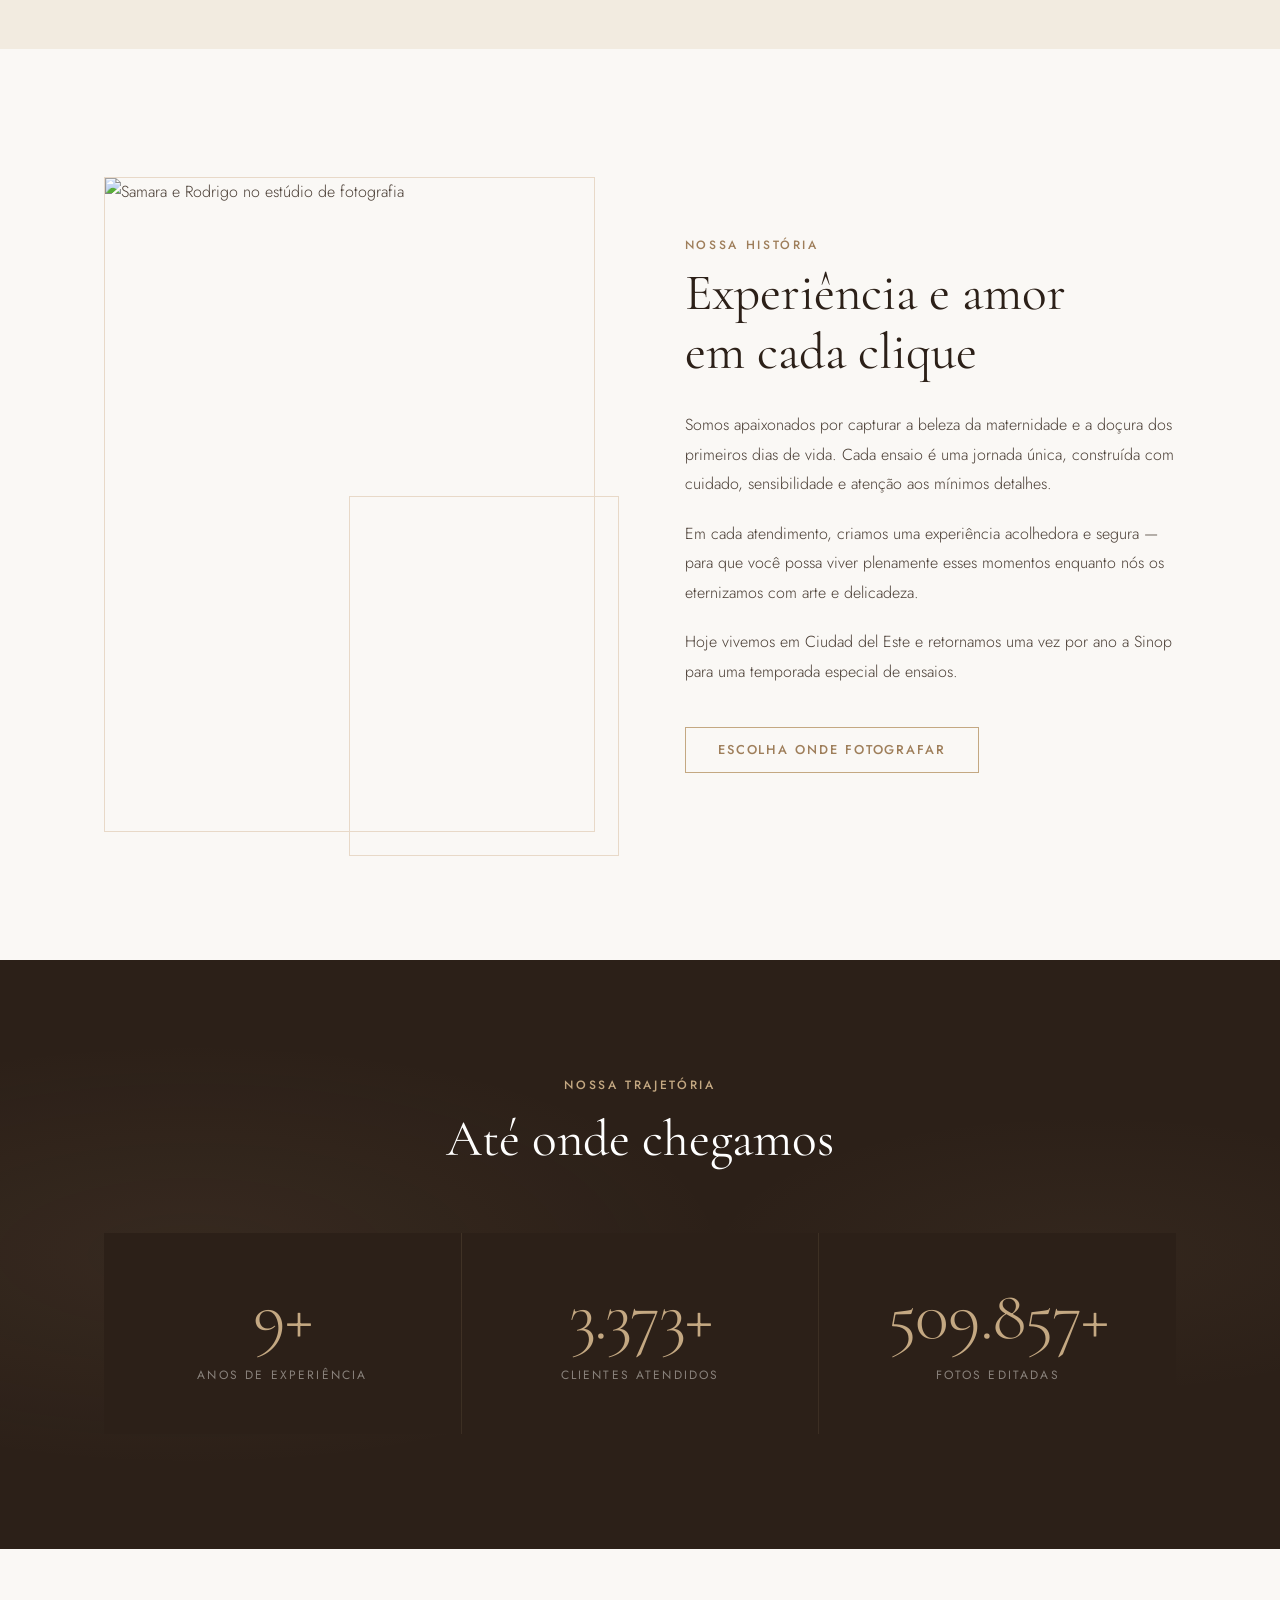
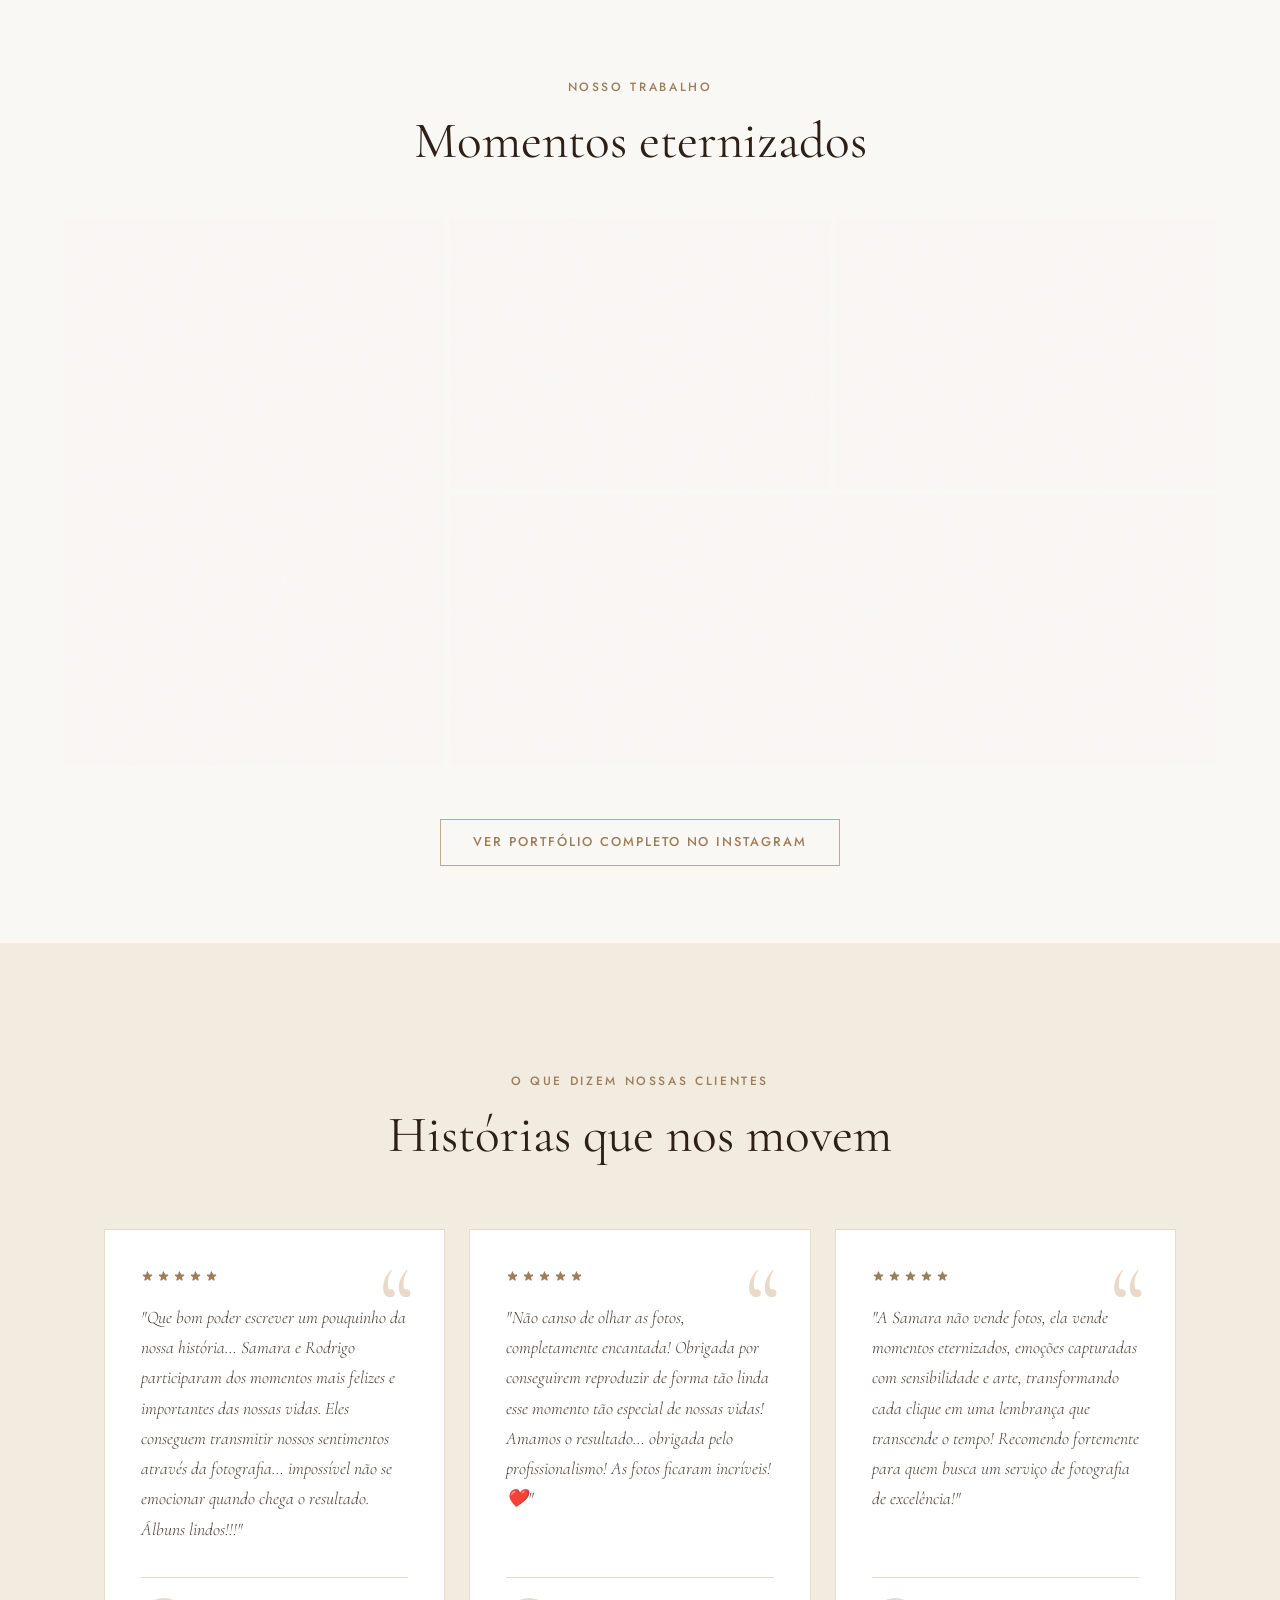
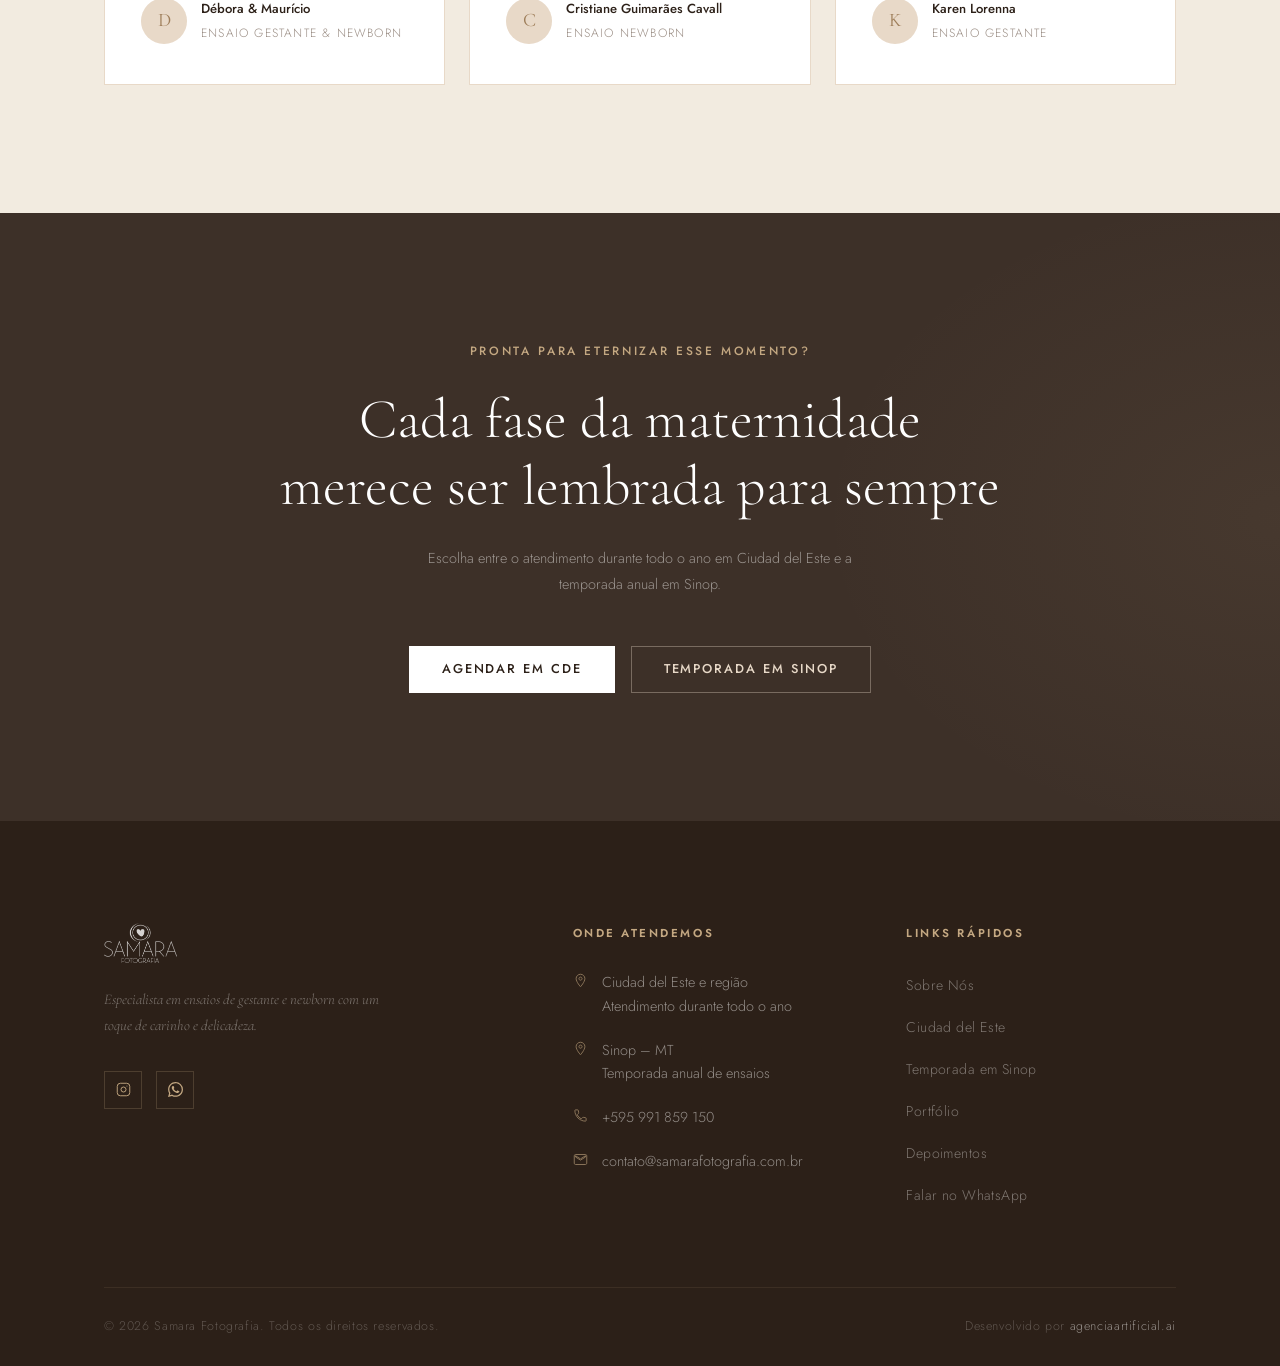
==== commit 928eb5b7: "feat: estruturar atendimentos em CDE e Sinop" ====
--- a/index.html
+++ b/index.html
@@ -3,8 +3,9 @@
 <head>
   <meta charset="UTF-8">
   <meta name="viewport" content="width=device-width, initial-scale=1.0">
-  <meta name="description" content="Especialista em ensaios de gestante e newborn em Sinop/MT. Eternizando os momentos mais especiais da maternidade com carinho e delicadeza.">
-  <title>Samara Fotografia — Gestante &amp; Newborn em Sinop/MT</title>
+  <meta name="description" content="Ensaios de gestante e newborn em Ciudad del Este durante todo o ano e uma temporada especial em Sinop. Fotografia com carinho e delicadeza.">
+  <link rel="canonical" href="https://samarafotografia.com.br/">
+  <title>Samara Fotografia — Gestante &amp; Newborn em CDE e Sinop</title>
 
   <link rel="icon" href="favicon.ico" sizes="32x32">
   <link rel="icon" type="image/png" href="images/favicon-32x32.png" sizes="32x32">
@@ -30,11 +31,11 @@
         >
       </a>
       <nav class="nav" id="nav-menu" aria-label="Navegação principal">
+        <a href="#onde-atendemos" class="nav-link">Onde Atendemos</a>
         <a href="#sobre" class="nav-link">Sobre Nós</a>
         <a href="#galeria" class="nav-link">Portfólio</a>
         <a href="#depoimentos" class="nav-link">Depoimentos</a>
-        <a href="#contato" class="nav-link">Contato</a>
-        <a href="https://wa.me/595991859150" class="nav-cta" target="_blank" rel="noopener">Peça seu Orçamento</a>
+        <a href="https://wa.me/595991859150?text=Ol%C3%A1%2C%20gostaria%20de%20agendar%20um%20ensaio%20em%20Ciudad%20del%20Este." class="nav-cta" target="_blank" rel="noopener">Agendar em CDE</a>
       </nav>
       <button class="nav-toggle" id="nav-toggle" aria-label="Abrir menu" aria-expanded="false">
         <span></span>
@@ -52,23 +53,48 @@
       <div class="hero-shape hero-shape-3"></div>
     </div>
     <div class="hero-content">
-      <p class="hero-eyebrow">Estúdio em Sinop, Mato Grosso</p>
+      <p class="hero-eyebrow">Ciudad del Este • Temporada anual em Sinop</p>
       <h1 class="hero-title">
-        Especialista em ensaios de<br>
+        Especialistas em ensaios de<br>
         <em>gestante</em> e <em>newborn</em>
       </h1>
       <p class="hero-subtitle">com um toque de carinho e delicadeza</p>
       <div class="hero-actions">
-        <a href="https://wa.me/595991859150" class="btn btn-primary" target="_blank" rel="noopener">
-          Peça seu Orçamento
+        <a href="https://wa.me/595991859150?text=Ol%C3%A1%2C%20gostaria%20de%20agendar%20um%20ensaio%20em%20Ciudad%20del%20Este." class="btn btn-primary" target="_blank" rel="noopener">
+          Agendar em CDE
         </a>
-        <a href="https://instagram.com/samara_rodrigo_photo" class="btn btn-secondary" target="_blank" rel="noopener">
-          Veja nosso Portfólio
+        <a href="sinop/" class="btn btn-secondary">
+          Temporada em Sinop
         </a>
       </div>
     </div>
     <div class="hero-scroll" aria-hidden="true">
       <span class="scroll-line"></span>
+    </div>
+  </section>
+
+  <!-- ====== ONDE ATENDEMOS ====== -->
+  <section class="locations" id="onde-atendemos" aria-label="Onde atendemos">
+    <div class="container">
+      <div class="locations-header reveal">
+        <p class="section-eyebrow text-center">Onde atendemos</p>
+        <h2 class="section-title text-center">Duas cidades, o mesmo olhar</h2>
+        <p>Escolha o local do seu ensaio para conhecer os detalhes do atendimento.</p>
+      </div>
+      <div class="locations-grid">
+        <article class="location-card reveal">
+          <span class="location-card-kicker">Atendimento durante todo o ano</span>
+          <h3>Ciudad del Este</h3>
+          <p>Ensaios na casa da família e em locações externas cuidadosamente escolhidas em CDE e região.</p>
+          <a href="ciudad-del-este/" class="location-card-link">Conhecer o atendimento <span aria-hidden="true">→</span></a>
+        </article>
+        <article class="location-card reveal reveal-delay-1">
+          <span class="location-card-kicker">Temporada anual</span>
+          <h3>Sinop</h3>
+          <p>Cerca de 15 dias por ano para ensaios em nosso estúdio, na casa da família e em locações externas.</p>
+          <a href="sinop/" class="location-card-link">Ver próxima temporada <span aria-hidden="true">→</span></a>
+        </article>
+      </div>
     </div>
   </section>
 
@@ -93,11 +119,11 @@
           <h2 class="section-title">Experiência e amor<br>em cada clique</h2>
           <div class="sobre-body">
             <p>Somos apaixonados por capturar a beleza da maternidade e a doçura dos primeiros dias de vida. Cada ensaio é uma jornada única, construída com cuidado, sensibilidade e atenção aos mínimos detalhes.</p>
-            <p>No estúdio Samara Fotografia, criamos um ambiente acolhedor e seguro — para que você possa viver plenamente esses momentos enquanto nós os eternizamos com arte e delicadeza.</p>
-            <p>Especialistas em ensaios de gestante e newborn em Sinop/MT, trabalhamos com famílias que entendem o valor de uma memória bem guardada.</p>
-          </div>
-          <a href="https://wa.me/595991859150" class="btn btn-outline" target="_blank" rel="noopener">
-            Agende seu Ensaio
+            <p>Em cada atendimento, criamos uma experiência acolhedora e segura — para que você possa viver plenamente esses momentos enquanto nós os eternizamos com arte e delicadeza.</p>
+            <p>Hoje vivemos em Ciudad del Este e retornamos uma vez por ano a Sinop para uma temporada especial de ensaios.</p>
+          </div>
+          <a href="#onde-atendemos" class="btn btn-outline">
+            Escolha onde fotografar
           </a>
         </div>
 
@@ -267,17 +293,14 @@
         Cada fase da maternidade<br>merece ser lembrada para sempre
       </h2>
       <p class="cta-subtitle">
-        Agende seu ensaio de gestante ou newborn com a Samara Fotografia e transforme esses instantes em arte.
+        Escolha entre o atendimento durante todo o ano em Ciudad del Este e a temporada anual em Sinop.
       </p>
       <div class="cta-actions">
-        <a href="https://wa.me/595991859150" class="btn btn-light" target="_blank" rel="noopener">
-          Peça seu Orçamento
+        <a href="https://wa.me/595991859150?text=Ol%C3%A1%2C%20gostaria%20de%20agendar%20um%20ensaio%20em%20Ciudad%20del%20Este." class="btn btn-light" target="_blank" rel="noopener">
+          Agendar em CDE
         </a>
-        <a href="https://wa.me/595991859150" class="btn btn-ghost" target="_blank" rel="noopener">
-          <svg viewBox="0 0 24 24" fill="currentColor" width="17" height="17" aria-hidden="true">
-            <path d="M17.472 14.382c-.297-.149-1.758-.867-2.03-.967-.273-.099-.471-.148-.67.15-.197.297-.767.966-.94 1.164-.173.199-.347.223-.644.075-.297-.15-1.255-.463-2.39-1.475-.883-.788-1.48-1.761-1.653-2.059-.173-.297-.018-.458.13-.606.134-.133.298-.347.446-.52.149-.174.198-.298.298-.497.099-.198.05-.371-.025-.52-.075-.149-.669-1.612-.916-2.207-.242-.579-.487-.5-.669-.51-.173-.008-.371-.01-.57-.01-.198 0-.52.074-.792.372-.272.297-1.04 1.016-1.04 2.479 0 1.462 1.065 2.875 1.213 3.074.149.198 2.096 3.2 5.077 4.487.709.306 1.262.489 1.694.625.712.227 1.36.195 1.871.118.571-.085 1.758-.719 2.006-1.413.248-.694.248-1.289.173-1.413-.074-.124-.272-.198-.57-.347m-5.421 7.403h-.004a9.87 9.87 0 01-5.031-1.378l-.361-.214-3.741.982.998-3.648-.235-.374a9.86 9.86 0 01-1.51-5.26c.001-5.45 4.436-9.884 9.888-9.884 2.64 0 5.122 1.03 6.988 2.898a9.825 9.825 0 012.893 6.994c-.003 5.45-4.437 9.884-9.885 9.884m8.413-18.297A11.815 11.815 0 0012.05 0C5.495 0 .16 5.335.157 11.892c0 2.096.547 4.142 1.588 5.945L.057 24l6.305-1.654a11.882 11.882 0 005.683 1.448h.005c6.554 0 11.89-5.335 11.893-11.893a11.821 11.821 0 00-3.48-8.413Z"/>
-          </svg>
-          Falar no WhatsApp
+        <a href="sinop/" class="btn btn-ghost">
+          Temporada em Sinop
         </a>
       </div>
     </div>
@@ -312,13 +335,19 @@
         </div>
 
         <div class="footer-contact">
-          <h3 class="footer-heading">Contato</h3>
+          <h3 class="footer-heading">Onde atendemos</h3>
           <address>
             <div class="footer-contact-item">
               <svg viewBox="0 0 24 24" fill="none" stroke="currentColor" stroke-width="1.5" aria-hidden="true">
                 <path d="M12 2C8.13 2 5 5.13 5 9c0 5.25 7 13 7 13s7-7.75 7-13c0-3.87-3.13-7-7-7zm0 9.5c-1.38 0-2.5-1.12-2.5-2.5s1.12-2.5 2.5-2.5 2.5 1.12 2.5 2.5-1.12 2.5-2.5 2.5z"/>
               </svg>
-              <span>Rua dos Cedros, 1943<br>Jardim Paraíso, Sinop – MT<br>CEP 78556-108</span>
+              <span>Ciudad del Este e região<br>Atendimento durante todo o ano</span>
+            </div>
+            <div class="footer-contact-item">
+              <svg viewBox="0 0 24 24" fill="none" stroke="currentColor" stroke-width="1.5" aria-hidden="true">
+                <path d="M12 2C8.13 2 5 5.13 5 9c0 5.25 7 13 7 13s7-7.75 7-13c0-3.87-3.13-7-7-7zm0 9.5c-1.38 0-2.5-1.12-2.5-2.5s1.12-2.5 2.5-2.5 2.5 1.12 2.5 2.5-1.12 2.5-2.5 2.5z"/>
+              </svg>
+              <span>Sinop – MT<br>Temporada anual de ensaios</span>
             </div>
             <div class="footer-contact-item">
               <svg viewBox="0 0 24 24" fill="none" stroke="currentColor" stroke-width="1.5" aria-hidden="true">
@@ -339,17 +368,18 @@
           <h3 class="footer-heading">Links Rápidos</h3>
           <ul>
             <li><a href="#sobre">Sobre Nós</a></li>
+            <li><a href="ciudad-del-este/">Ciudad del Este</a></li>
+            <li><a href="sinop/">Temporada em Sinop</a></li>
             <li><a href="#galeria">Portfólio</a></li>
             <li><a href="#depoimentos">Depoimentos</a></li>
-            <li><a href="#contato">Contato</a></li>
-            <li><a href="https://wa.me/595991859150" target="_blank" rel="noopener">Agendar Ensaio</a></li>
+            <li><a href="https://wa.me/595991859150?text=Ol%C3%A1%2C%20gostaria%20de%20agendar%20um%20ensaio." target="_blank" rel="noopener">Falar no WhatsApp</a></li>
           </ul>
         </div>
 
       </div>
 
       <div class="footer-bottom">
-        <p>&copy; 2024 Samara Fotografia. Todos os direitos reservados.</p>
+        <p>&copy; 2026 Samara Fotografia. Todos os direitos reservados.</p>
         <p class="footer-credit">
           Desenvolvido por
           <a href="https://agenciaartificial.ai" target="_blank" rel="noopener">agenciaartificial.ai</a>
--- a/css/styles.css
+++ b/css/styles.css
@@ -444,6 +444,107 @@
 }
 
 /* ===============================================
+   ONDE ATENDEMOS
+=============================================== */
+.locations {
+  padding: clamp(5rem, 9vw, 8rem) 0;
+  background: var(--cream);
+}
+
+.locations-header {
+  max-width: 660px;
+  margin: 0 auto 3.5rem;
+  text-align: center;
+}
+
+.locations-header .section-title { margin-bottom: 1rem; }
+
+.locations-header > p:last-child {
+  color: var(--muted);
+  font-size: 0.95rem;
+}
+
+.locations-grid {
+  display: grid;
+  grid-template-columns: repeat(2, minmax(0, 1fr));
+  gap: 1.5rem;
+}
+
+.location-card {
+  min-height: 310px;
+  display: flex;
+  flex-direction: column;
+  align-items: flex-start;
+  padding: clamp(2rem, 4vw, 3.25rem);
+  background: var(--white);
+  border: 1px solid var(--gold-light);
+  position: relative;
+  overflow: hidden;
+  transition: transform var(--transition), border-color var(--transition), box-shadow var(--transition);
+}
+
+.location-card::after {
+  content: '';
+  position: absolute;
+  width: 190px;
+  height: 190px;
+  border: 1px solid rgba(196, 168, 130, 0.2);
+  border-radius: 50%;
+  right: -80px;
+  top: -85px;
+}
+
+.location-card:hover {
+  transform: translateY(-5px);
+  border-color: var(--gold);
+  box-shadow: var(--shadow-md);
+}
+
+.location-card-kicker {
+  font-size: 0.7rem;
+  font-weight: 500;
+  letter-spacing: 0.18em;
+  text-transform: uppercase;
+  color: var(--gold-dark);
+  margin-bottom: 1.25rem;
+}
+
+.location-card h3 {
+  font-family: var(--font-display);
+  font-size: clamp(2.1rem, 4vw, 3rem);
+  font-weight: 400;
+  line-height: 1.1;
+  color: var(--dark);
+  margin-bottom: 1.25rem;
+}
+
+.location-card p {
+  max-width: 440px;
+  color: var(--text);
+  font-size: 0.95rem;
+  line-height: 1.85;
+  margin-bottom: 2rem;
+}
+
+.location-card-link {
+  margin-top: auto;
+  display: inline-flex;
+  align-items: center;
+  gap: 0.75rem;
+  color: var(--gold-dark);
+  font-size: 0.75rem;
+  font-weight: 500;
+  letter-spacing: 0.14em;
+  text-transform: uppercase;
+  transition: gap var(--transition), color var(--transition);
+}
+
+.location-card-link:hover {
+  gap: 1rem;
+  color: var(--dark);
+}
+
+/* ===============================================
    SOBRE
 =============================================== */
 .sobre {
@@ -874,6 +975,209 @@
 }
 
 /* ===============================================
+   PÁGINAS DE LOCALIZAÇÃO
+=============================================== */
+.location-page .header {
+  background: rgba(250, 248, 245, 0.92);
+}
+
+.location-hero {
+  min-height: 760px;
+  display: flex;
+  align-items: center;
+  padding: 8.5rem 0 5rem;
+  background: var(--bg);
+  overflow: hidden;
+}
+
+.location-hero-grid {
+  display: grid;
+  grid-template-columns: minmax(0, 0.95fr) minmax(360px, 0.75fr);
+  gap: clamp(3rem, 7vw, 7rem);
+  align-items: center;
+}
+
+.location-hero-copy .section-eyebrow { margin-bottom: 1.5rem; }
+
+.location-hero-title {
+  font-family: var(--font-display);
+  font-size: clamp(3rem, 6.2vw, 5.2rem);
+  font-weight: 300;
+  line-height: 1.02;
+  letter-spacing: -0.02em;
+  color: var(--dark);
+  margin-bottom: 1.5rem;
+}
+
+.location-hero-title em {
+  color: var(--gold-dark);
+  font-weight: 300;
+}
+
+.location-hero-copy > p:not(.section-eyebrow) {
+  max-width: 610px;
+  font-size: 1rem;
+  line-height: 1.9;
+  color: var(--text);
+  margin-bottom: 2.25rem;
+}
+
+.location-hero-image {
+  position: relative;
+}
+
+.location-hero-image::before {
+  content: '';
+  position: absolute;
+  inset: 1.5rem -1.5rem -1.5rem 1.5rem;
+  border: 1px solid var(--gold-light);
+}
+
+.location-hero-image img {
+  width: 100%;
+  aspect-ratio: 4 / 5;
+  object-fit: cover;
+  position: relative;
+  border: 1px solid var(--gold-light);
+}
+
+.location-details {
+  padding: clamp(5rem, 9vw, 8rem) 0;
+  background: var(--cream);
+}
+
+.location-section-header {
+  max-width: 680px;
+  margin: 0 auto 3.5rem;
+  text-align: center;
+}
+
+.location-section-header .section-title { margin-bottom: 1rem; }
+
+.location-section-header > p:last-child {
+  color: var(--muted);
+  line-height: 1.85;
+}
+
+.location-features {
+  display: grid;
+  grid-template-columns: repeat(3, minmax(0, 1fr));
+  gap: 1px;
+  background: var(--gold-light);
+  border: 1px solid var(--gold-light);
+}
+
+.feature-card {
+  background: var(--white);
+  padding: clamp(2rem, 4vw, 3rem);
+}
+
+.feature-number {
+  display: block;
+  font-family: var(--font-display);
+  font-size: 1.4rem;
+  color: var(--gold);
+  margin-bottom: 2rem;
+}
+
+.feature-card h2,
+.feature-card h3 {
+  font-family: var(--font-display);
+  font-size: 1.75rem;
+  font-weight: 400;
+  color: var(--dark);
+  line-height: 1.15;
+  margin-bottom: 1rem;
+}
+
+.feature-card p {
+  color: var(--text);
+  font-size: 0.92rem;
+  line-height: 1.8;
+}
+
+.location-story {
+  padding: clamp(5rem, 10vw, 9rem) 0;
+}
+
+.location-story-grid {
+  display: grid;
+  grid-template-columns: minmax(320px, 0.85fr) minmax(0, 1fr);
+  gap: clamp(3rem, 7vw, 7rem);
+  align-items: center;
+}
+
+.location-story-image img {
+  width: 100%;
+  aspect-ratio: 4 / 3;
+  object-fit: cover;
+  border: 1px solid var(--gold-light);
+}
+
+.location-story-copy p {
+  margin-bottom: 1.25rem;
+  line-height: 1.9;
+}
+
+.location-story-copy p:last-of-type { margin-bottom: 2rem; }
+
+.location-faq {
+  padding: clamp(5rem, 9vw, 8rem) 0;
+  background: var(--cream);
+}
+
+.faq-list {
+  max-width: 820px;
+  margin: 0 auto;
+  border-top: 1px solid var(--gold-light);
+}
+
+.faq-list details {
+  border-bottom: 1px solid var(--gold-light);
+  padding: 1.4rem 0;
+}
+
+.faq-list summary {
+  display: flex;
+  justify-content: space-between;
+  gap: 2rem;
+  cursor: pointer;
+  list-style: none;
+  font-family: var(--font-display);
+  font-size: 1.35rem;
+  color: var(--dark);
+}
+
+.faq-list summary::-webkit-details-marker { display: none; }
+
+.faq-list summary::after {
+  content: '+';
+  color: var(--gold-dark);
+  flex-shrink: 0;
+}
+
+.faq-list details[open] summary::after { content: '−'; }
+
+.faq-list details p {
+  padding-top: 1rem;
+  max-width: 720px;
+  color: var(--text);
+  font-size: 0.92rem;
+  line-height: 1.85;
+}
+
+.location-back-link {
+  display: inline-flex;
+  align-items: center;
+  gap: 0.6rem;
+  color: var(--gold-dark);
+  font-size: 0.75rem;
+  letter-spacing: 0.14em;
+  text-transform: uppercase;
+  margin-bottom: 1.75rem;
+}
+
+/* ===============================================
    FOOTER
 =============================================== */
 .footer {
@@ -1034,6 +1338,12 @@
    RESPONSIVE — 1024px
 =============================================== */
 @media (max-width: 1024px) {
+  .nav { gap: 1.25rem; }
+
+  .nav-link { font-size: 0.68rem; }
+
+  .nav-cta { padding-inline: 1rem; }
+
   .depoimentos-grid {
     grid-template-columns: 1fr 1fr;
   }
@@ -1089,6 +1399,38 @@
     transform: rotate(-45deg) translate(4.5px, -4.5px);
   }
 
+  /* LOCAIS */
+  .locations-grid,
+  .location-hero-grid,
+  .location-story-grid {
+    grid-template-columns: 1fr;
+  }
+
+  .location-card { min-height: 280px; }
+
+  .location-hero {
+    min-height: auto;
+    padding-top: 8rem;
+  }
+
+  .location-hero-copy { text-align: center; }
+
+  .location-hero-copy .btn { justify-content: center; }
+
+  .location-hero-image {
+    max-width: 460px;
+    margin: 0 auto;
+  }
+
+  .location-features { grid-template-columns: 1fr; }
+
+  .location-story-image {
+    max-width: 520px;
+    margin: 0 auto;
+  }
+
+  .location-story-copy { text-align: center; }
+
   /* SOBRE */
   .sobre-grid { grid-template-columns: 1fr; }
 
@@ -1173,6 +1515,19 @@
 
   .hero-actions .btn { justify-content: center; }
 
+  .location-card { padding: 2rem 1.5rem; }
+
+  .location-hero-title { font-size: clamp(2.7rem, 14vw, 3.5rem); }
+
+  .location-hero-image::before {
+    inset: 0.75rem -0.75rem -0.75rem 0.75rem;
+  }
+
+  .faq-list summary {
+    gap: 1rem;
+    font-size: 1.2rem;
+  }
+
   .galeria-grid {
     grid-template-columns: 1fr;
     grid-template-rows: repeat(6, 180px);
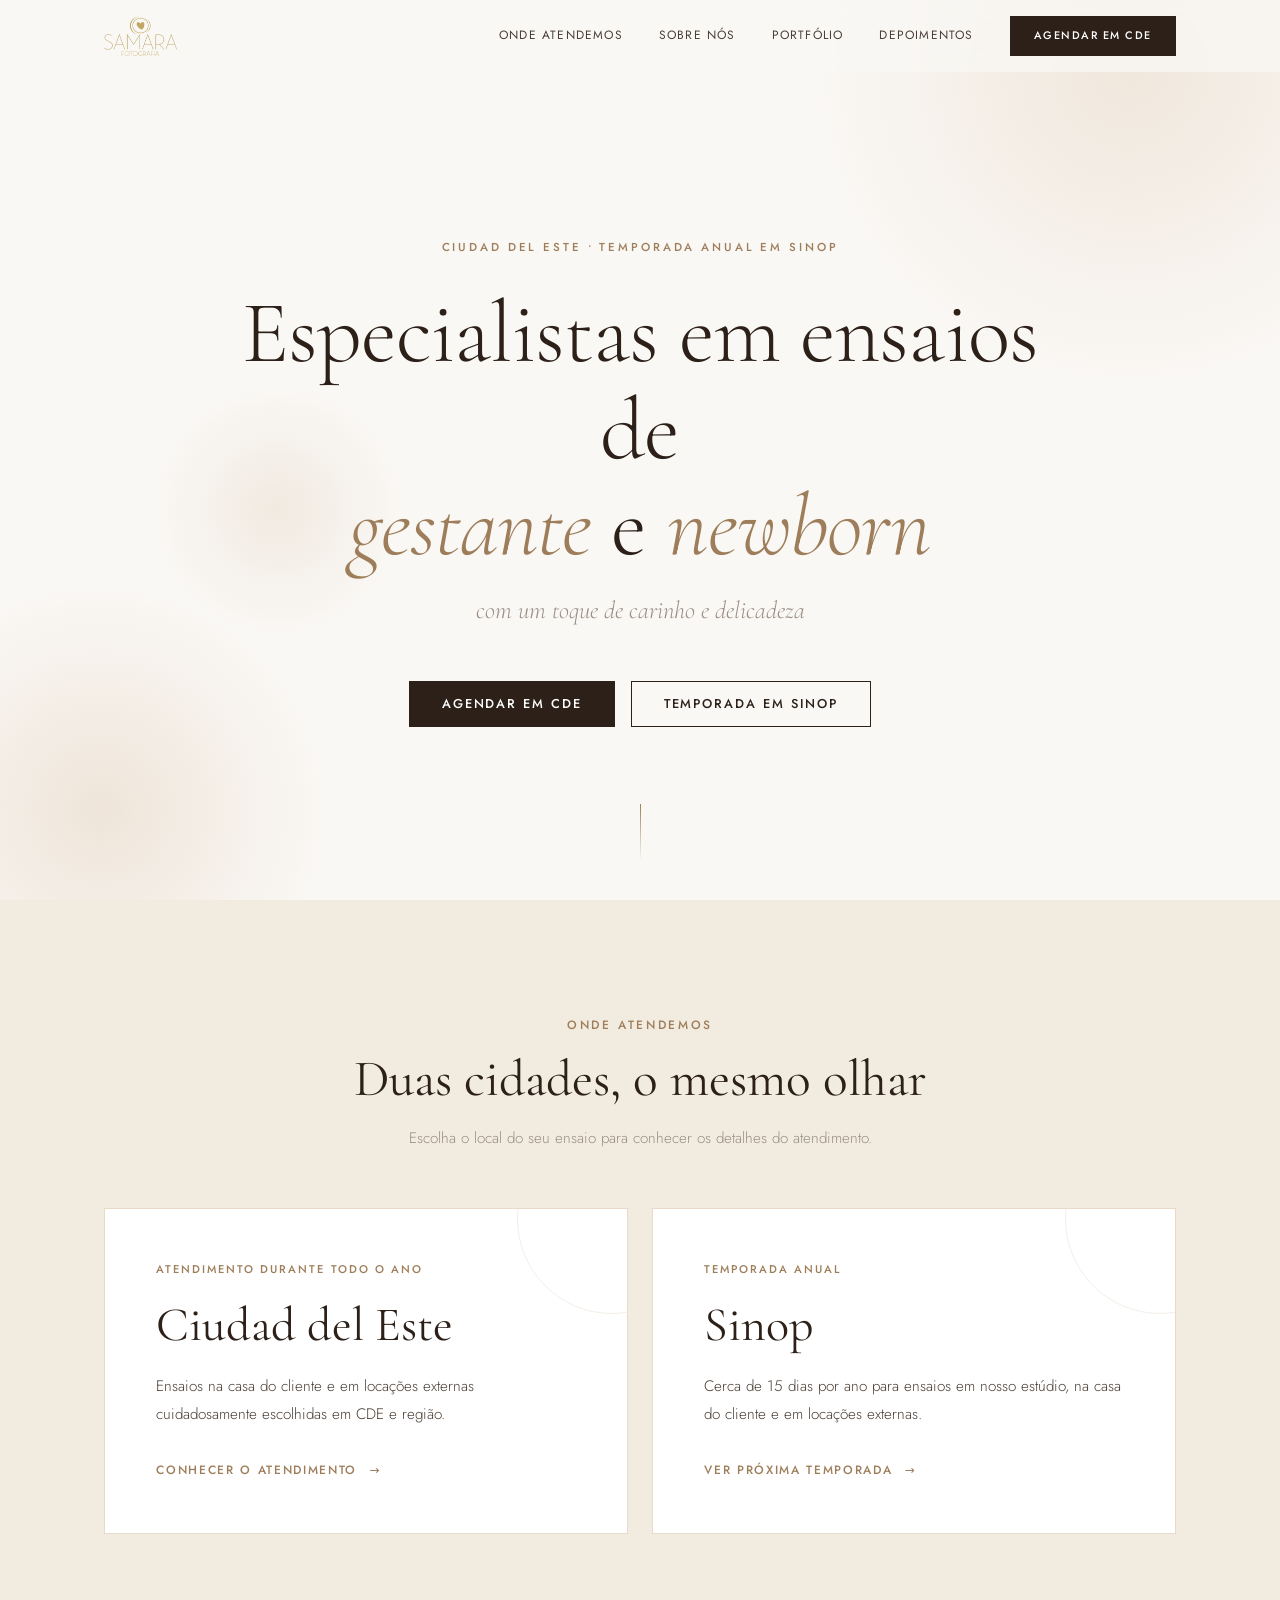
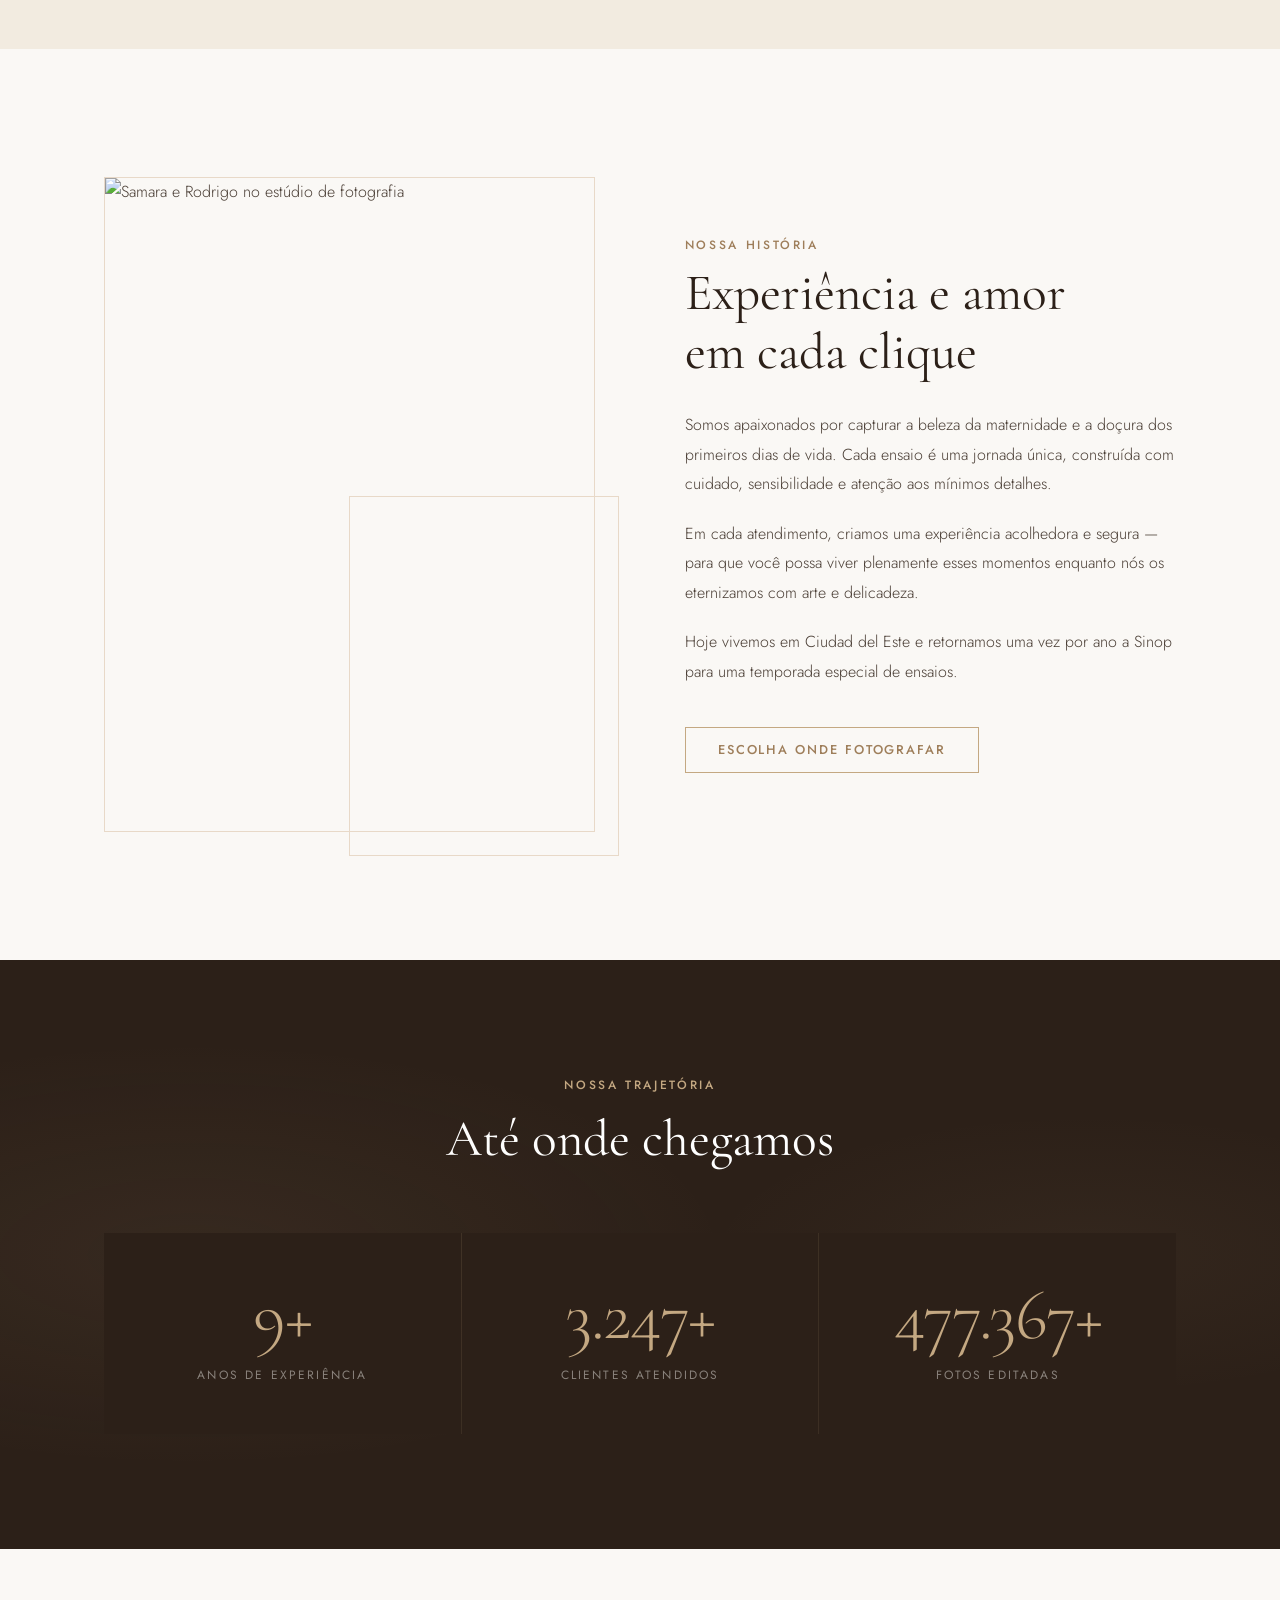
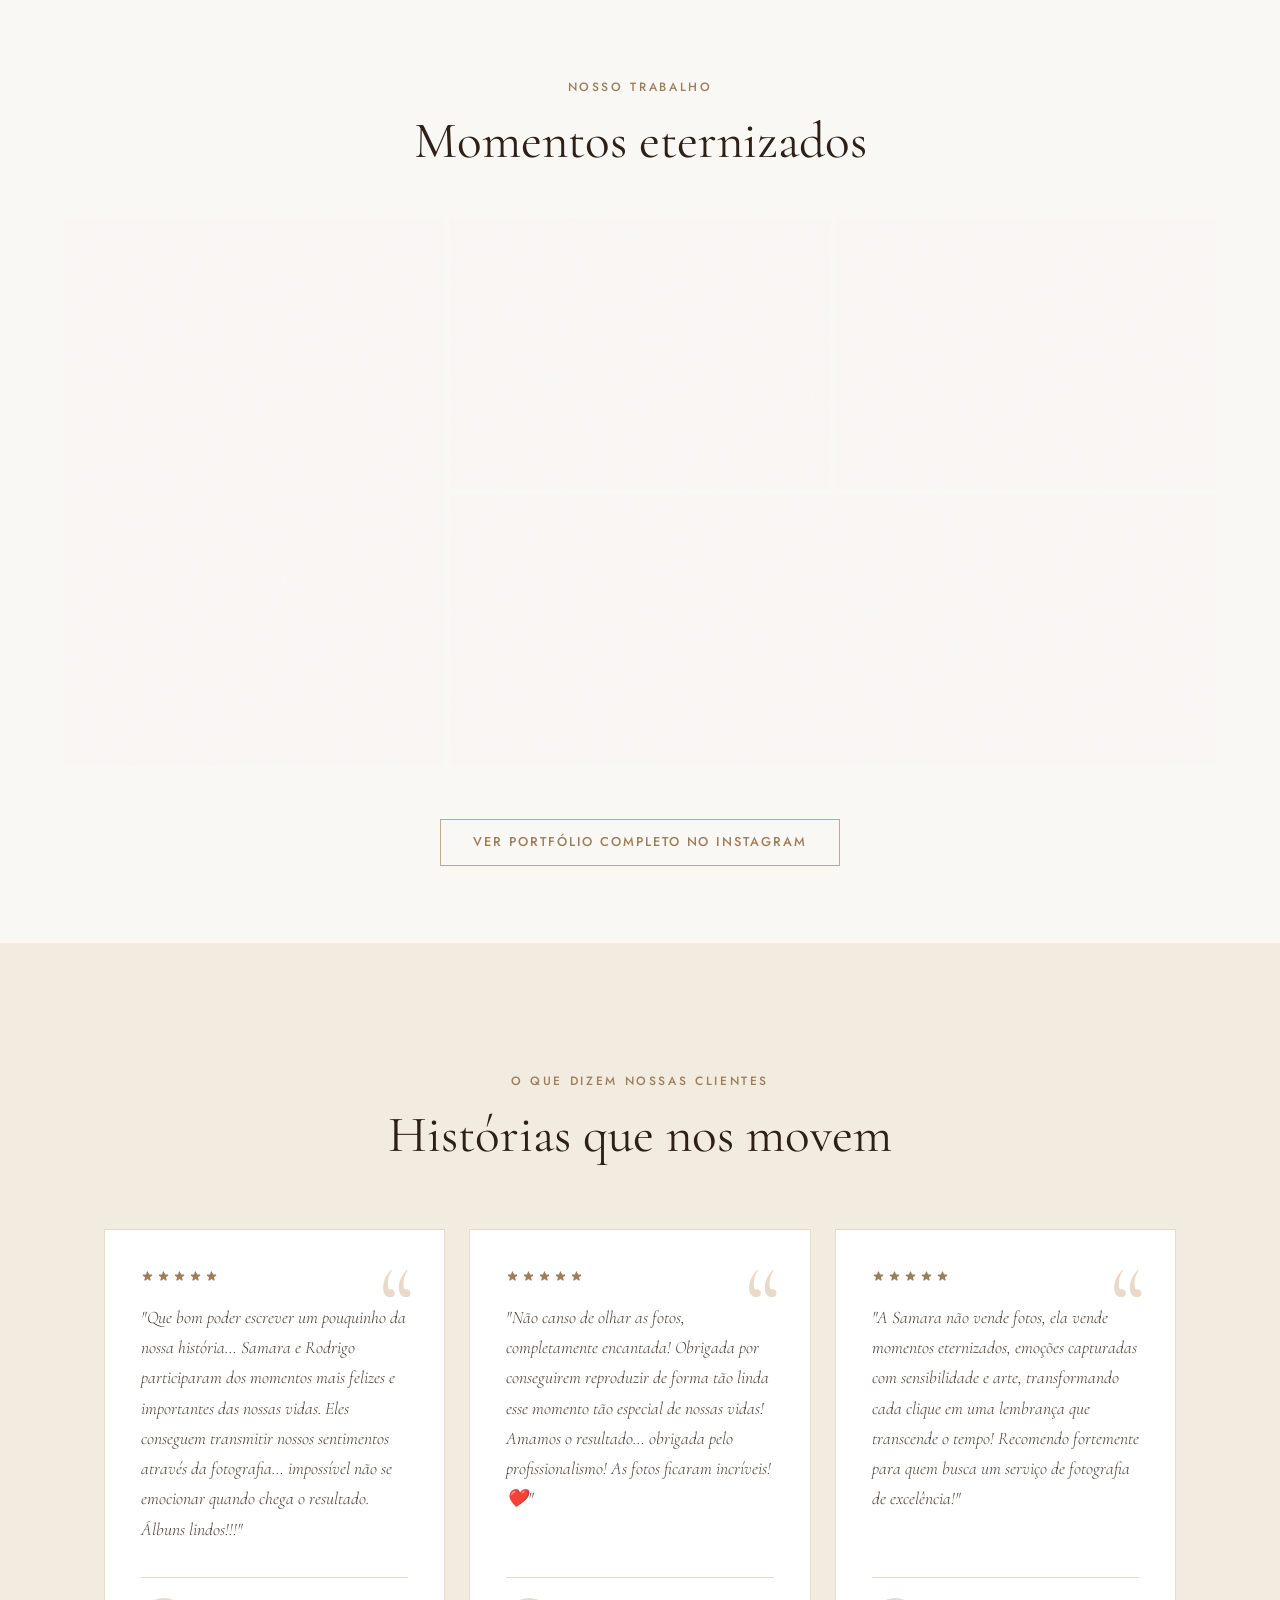
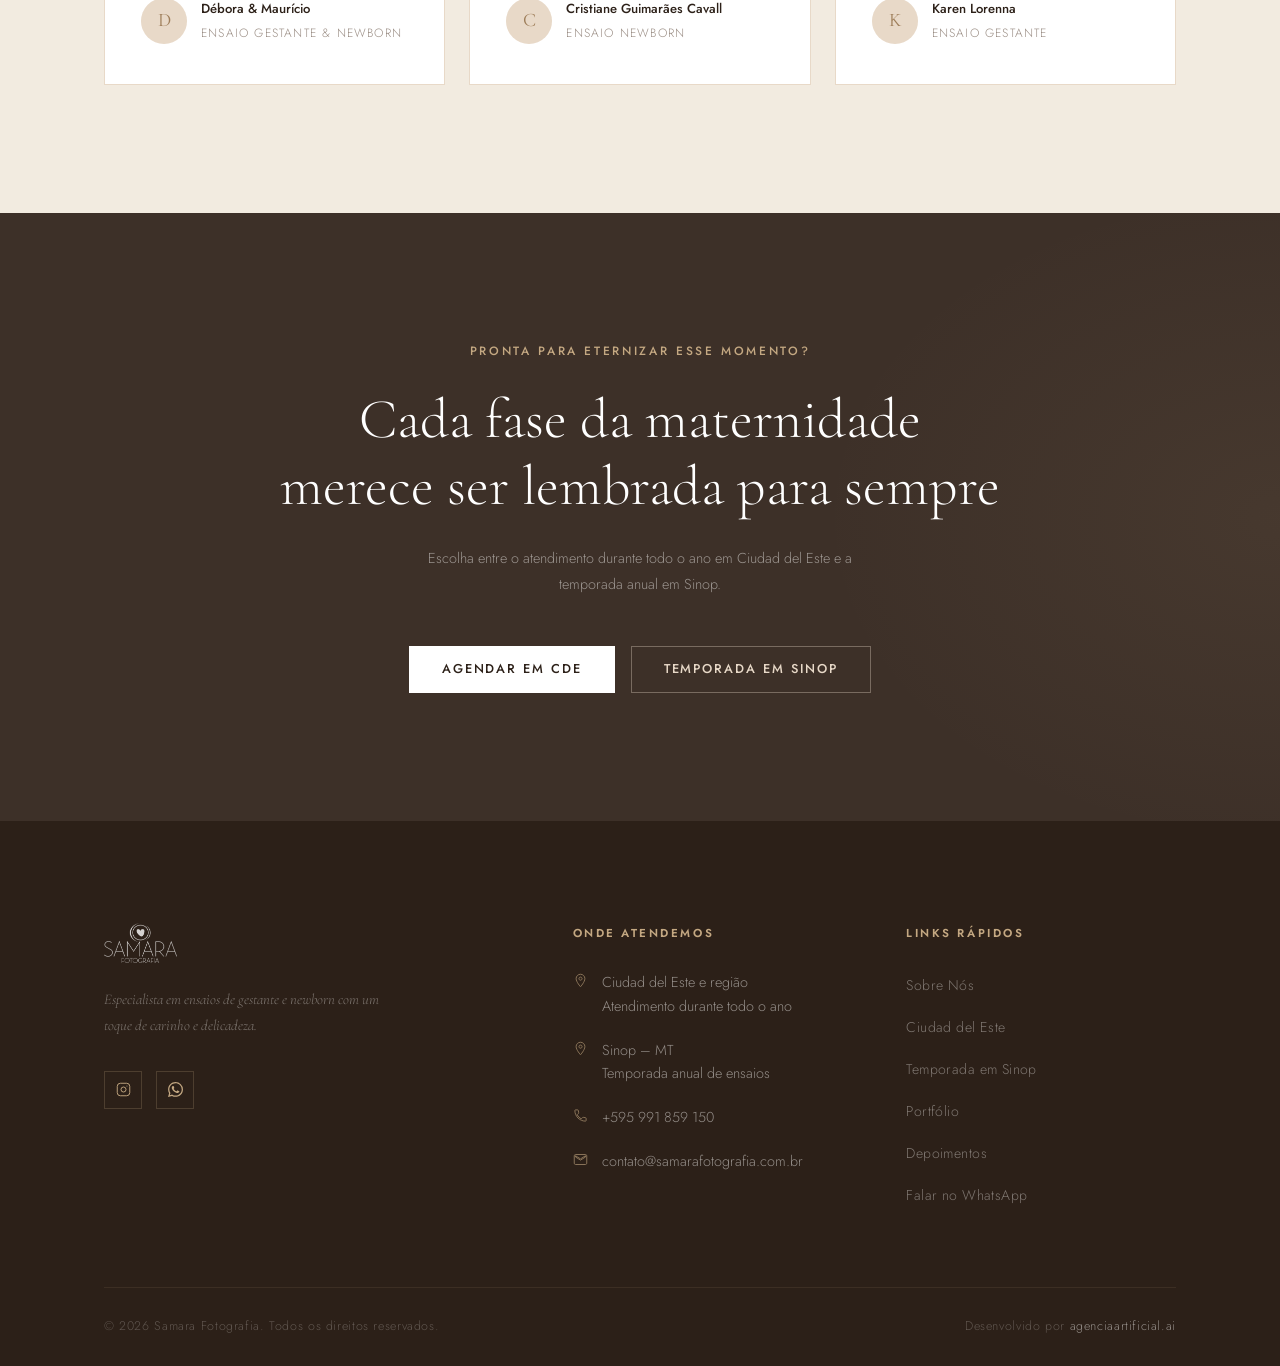
==== commit 4ce5c50d: "fix: clareia atendimento e enquadra foto de Sinop" ====
--- a/index.html
+++ b/index.html
@@ -85,13 +85,13 @@
         <article class="location-card reveal">
           <span class="location-card-kicker">Atendimento durante todo o ano</span>
           <h3>Ciudad del Este</h3>
-          <p>Ensaios na casa da família e em locações externas cuidadosamente escolhidas em CDE e região.</p>
+          <p>Ensaios na casa do cliente e em locações externas cuidadosamente escolhidas em CDE e região.</p>
           <a href="ciudad-del-este/" class="location-card-link">Conhecer o atendimento <span aria-hidden="true">→</span></a>
         </article>
         <article class="location-card reveal reveal-delay-1">
           <span class="location-card-kicker">Temporada anual</span>
           <h3>Sinop</h3>
-          <p>Cerca de 15 dias por ano para ensaios em nosso estúdio, na casa da família e em locações externas.</p>
+          <p>Cerca de 15 dias por ano para ensaios em nosso estúdio, na casa do cliente e em locações externas.</p>
           <a href="sinop/" class="location-card-link">Ver próxima temporada <span aria-hidden="true">→</span></a>
         </article>
       </div>
--- a/css/styles.css
+++ b/css/styles.css
@@ -1112,6 +1112,11 @@
   aspect-ratio: 4 / 3;
   object-fit: cover;
   border: 1px solid var(--gold-light);
+}
+
+.location-story-image--portrait img {
+  aspect-ratio: 3 / 4;
+  object-position: center;
 }
 
 .location-story-copy p {
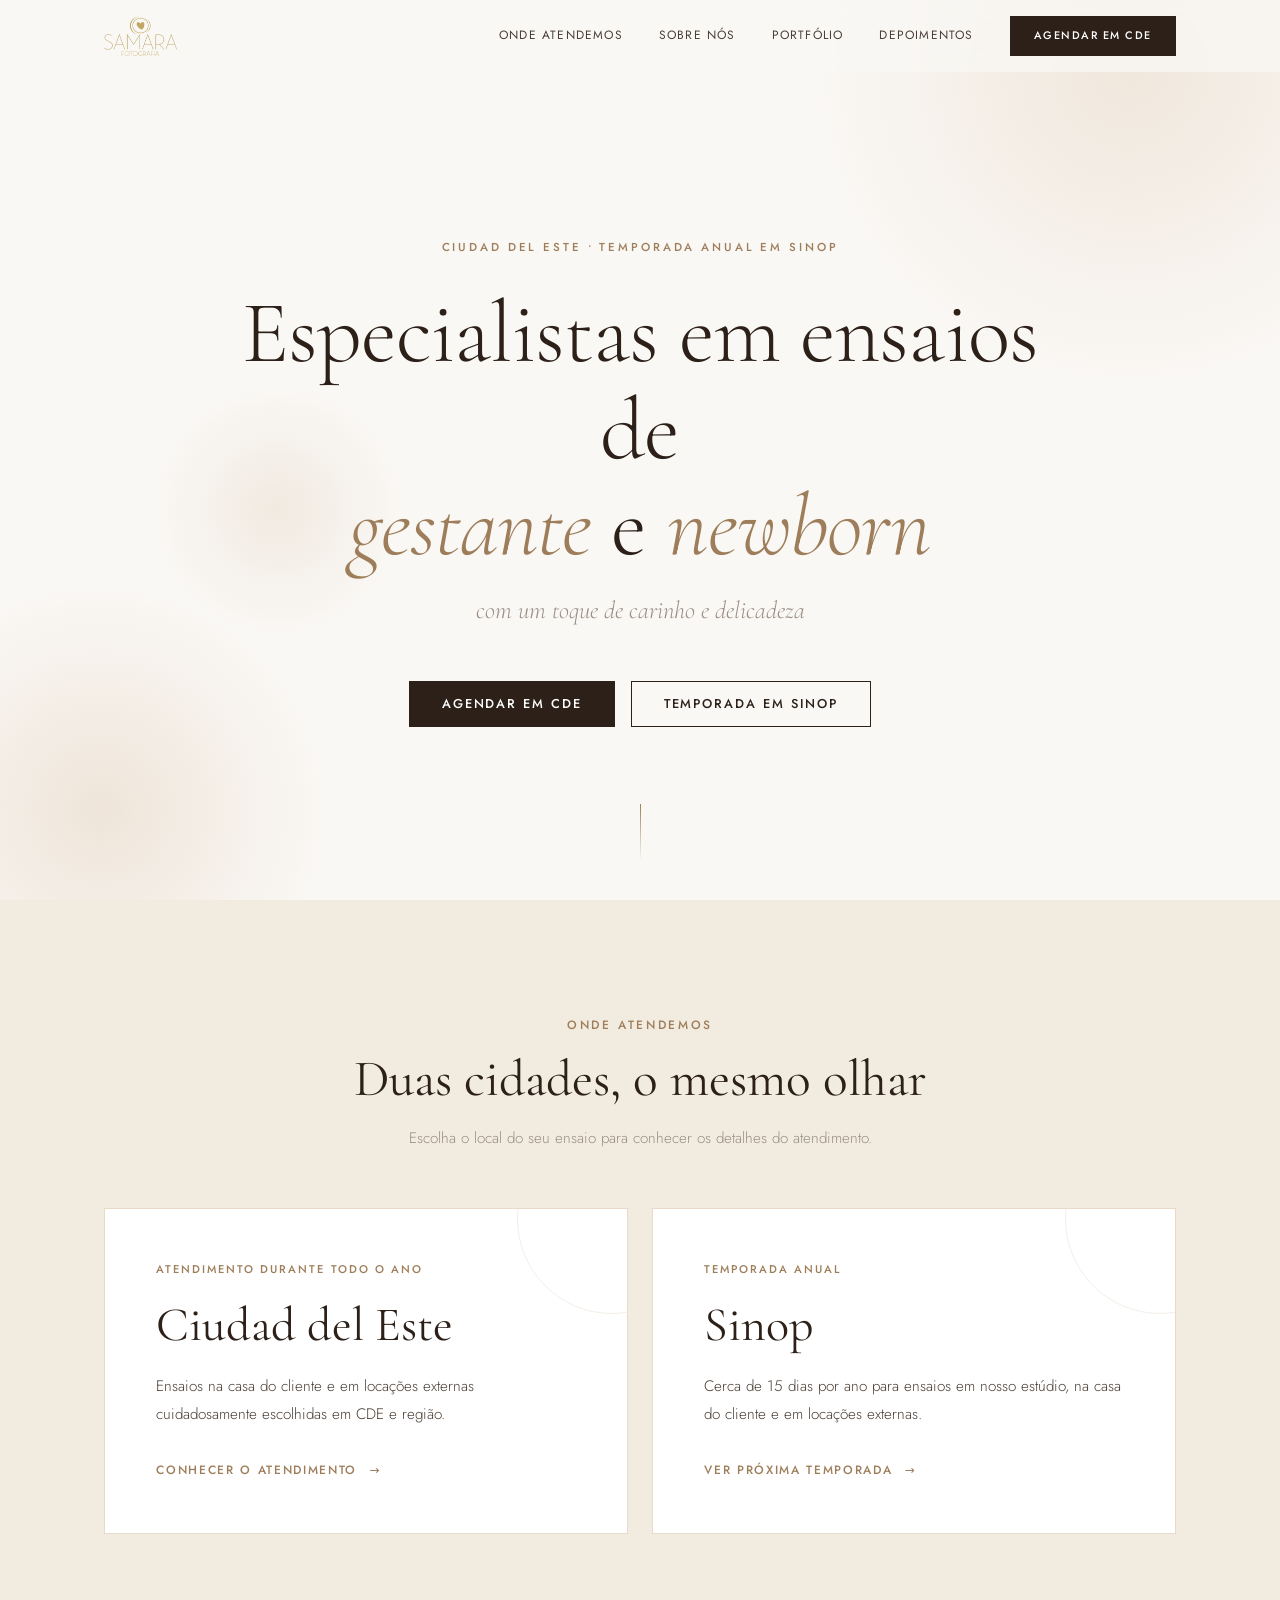
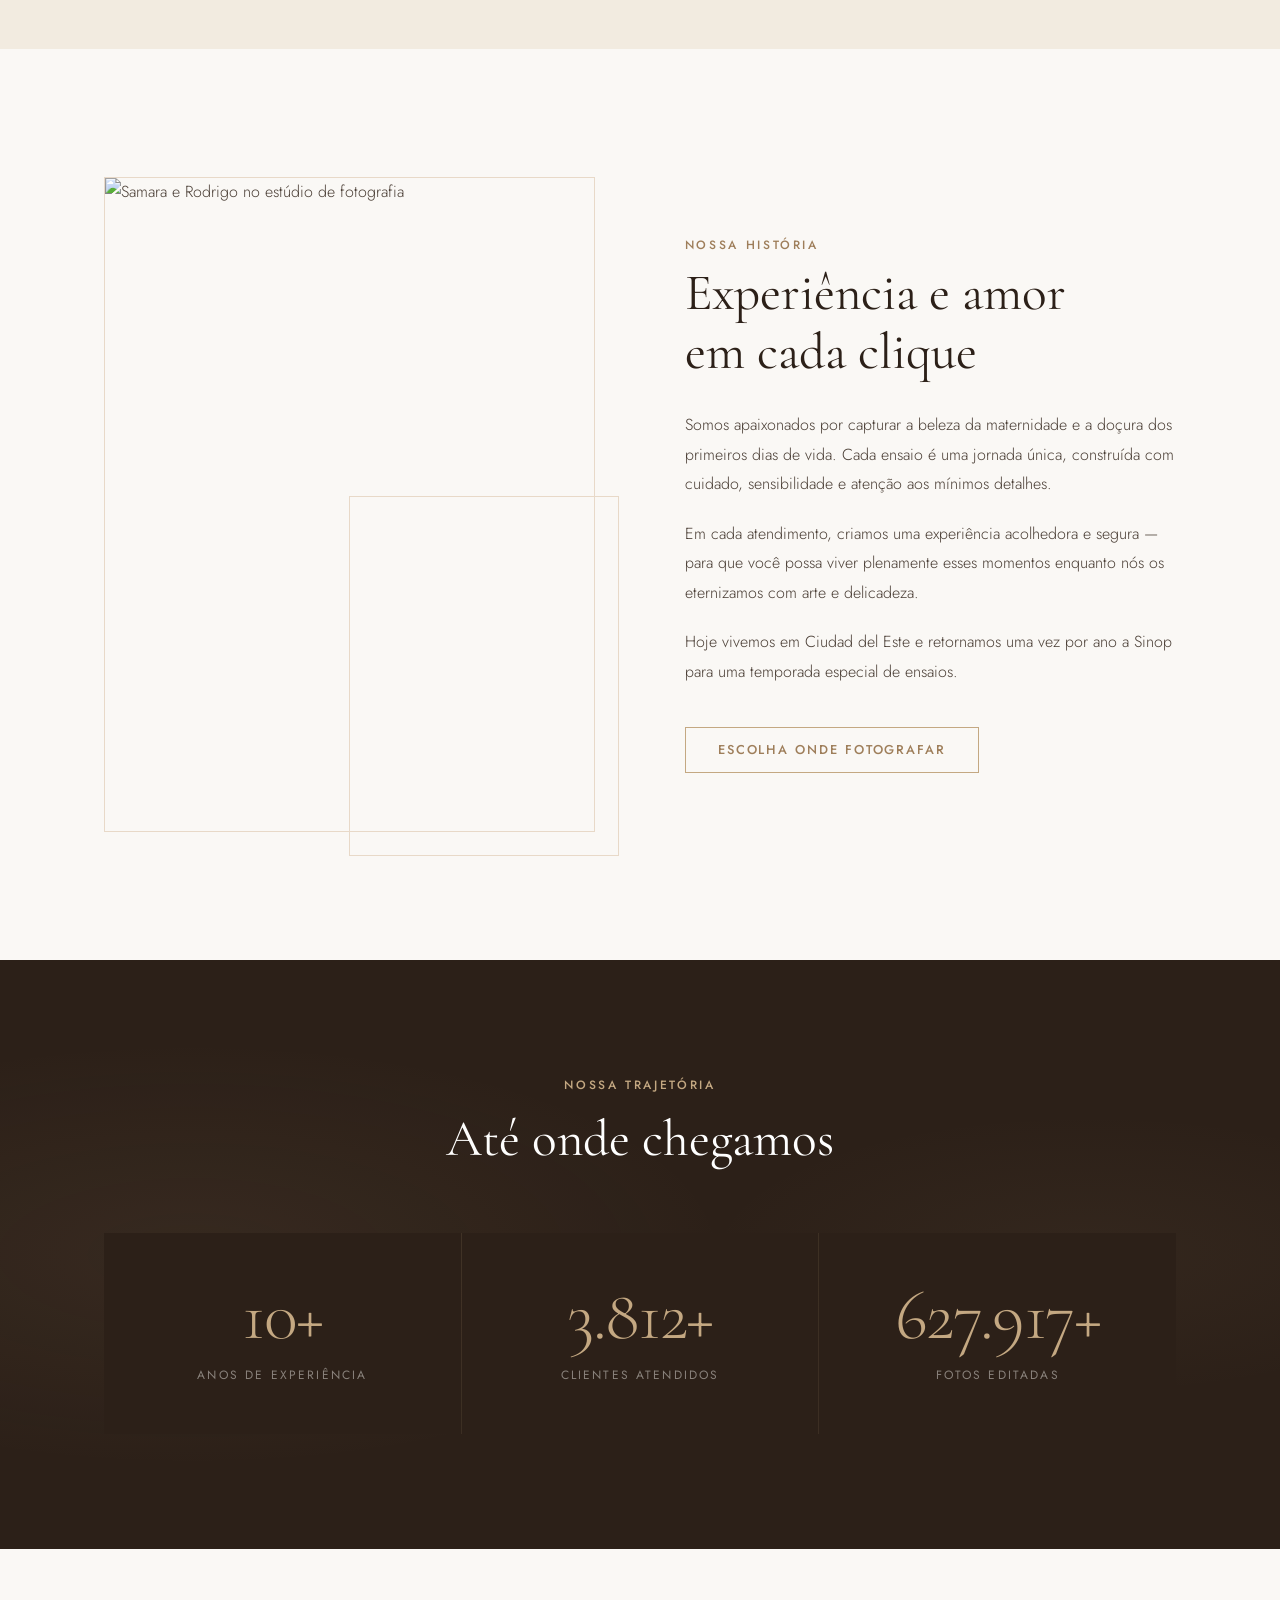
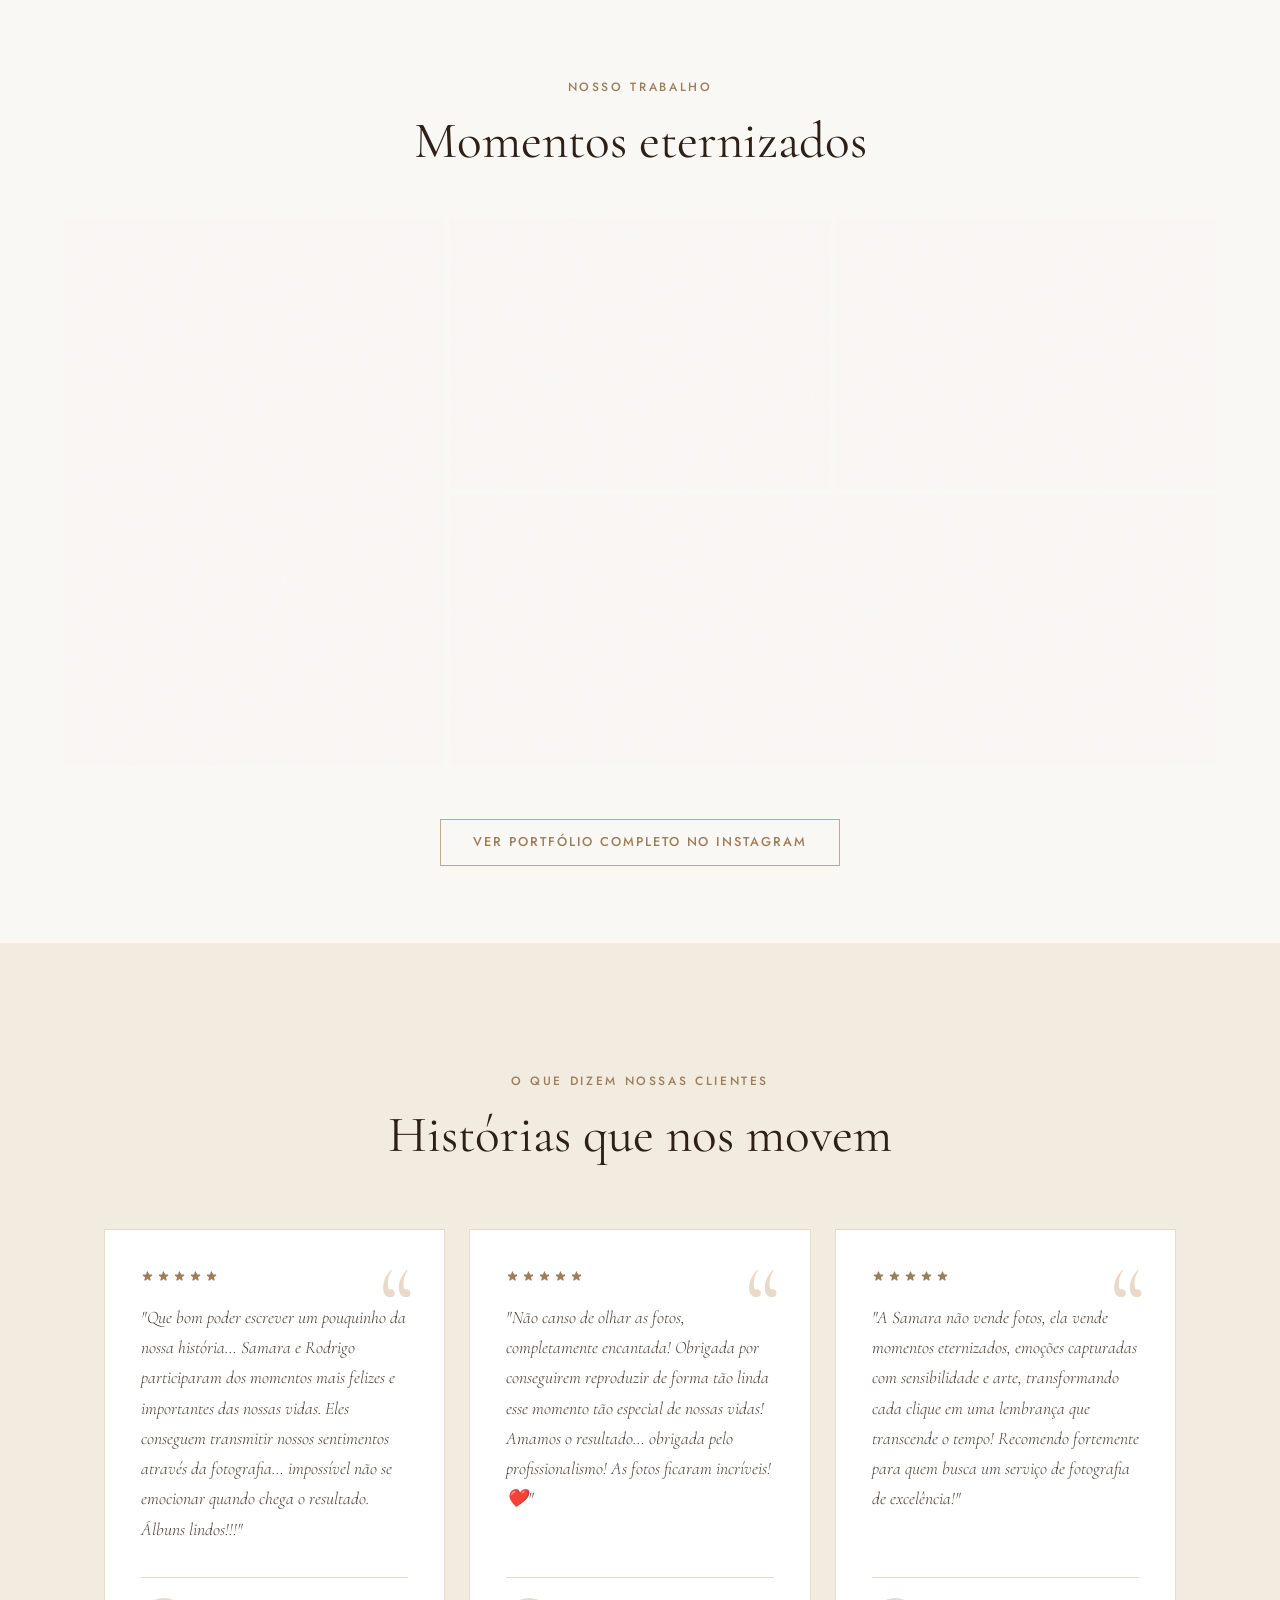
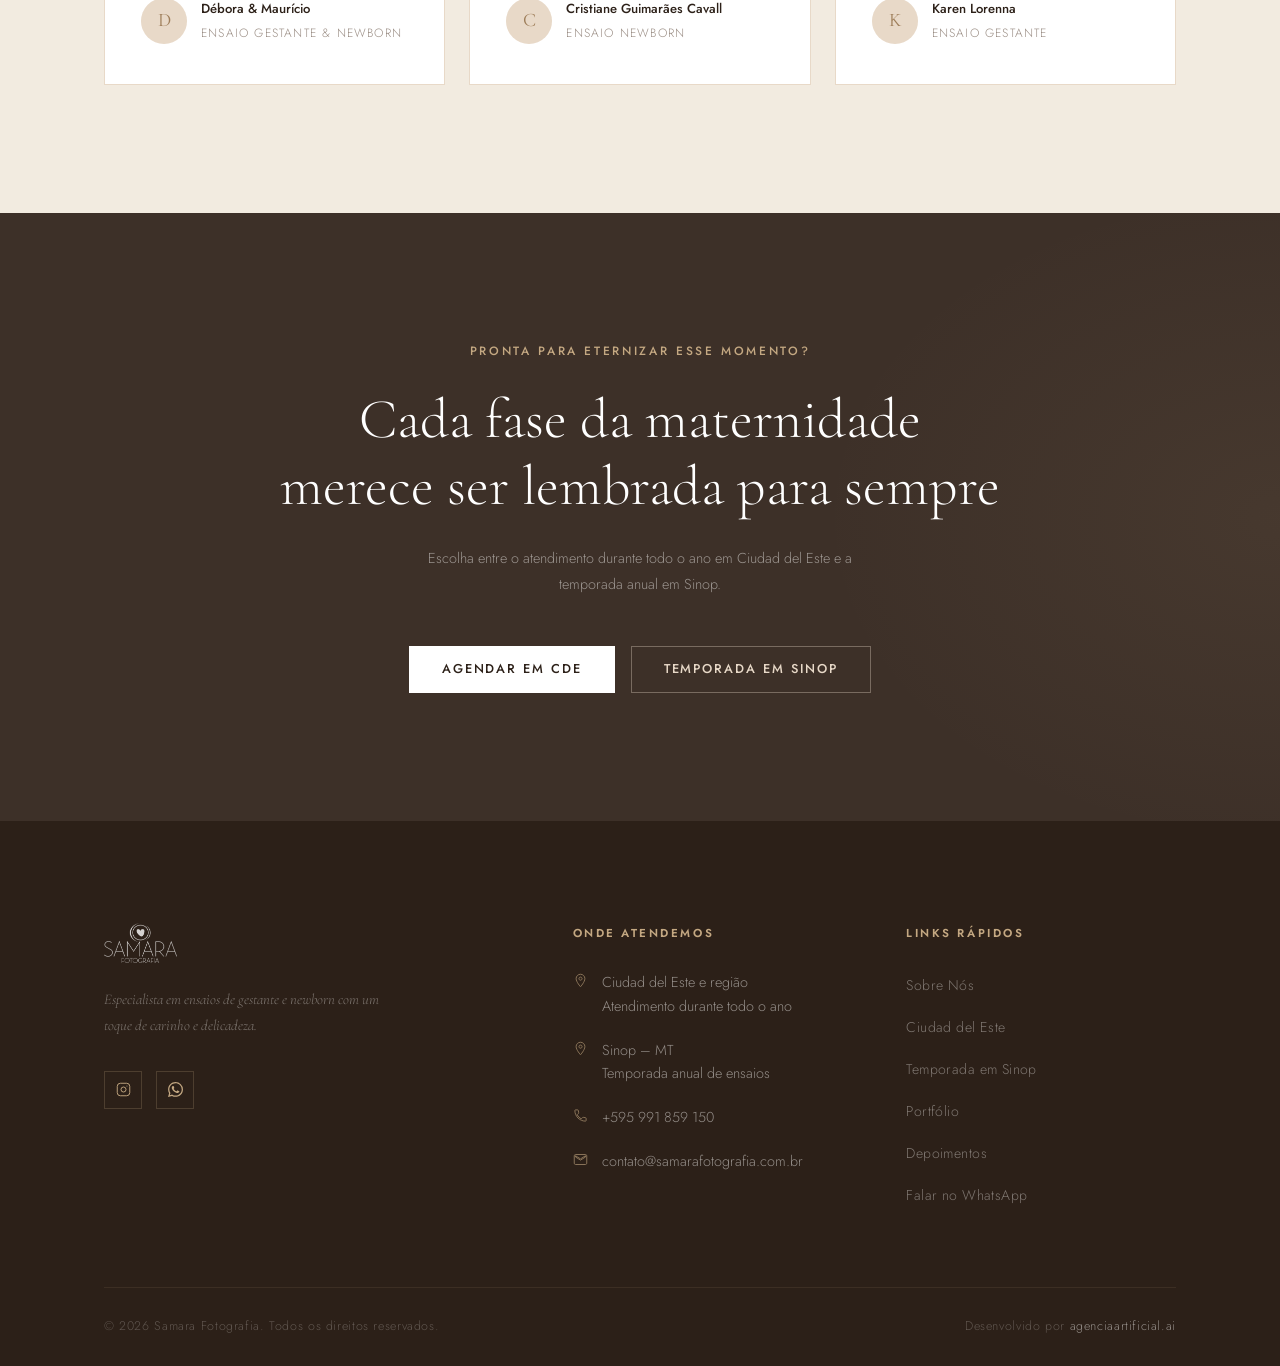
==== commit c38c5754: "fix: prioriza favicon nas buscas" ====
--- a/index.html
+++ b/index.html
@@ -7,10 +7,9 @@
   <link rel="canonical" href="https://samarafotografia.com.br/">
   <title>Samara Fotografia — Gestante &amp; Newborn em CDE e Sinop</title>
 
-  <link rel="icon" href="favicon.ico" sizes="32x32">
-  <link rel="icon" type="image/png" href="images/favicon-32x32.png" sizes="32x32">
-  <link rel="icon" type="image/png" href="images/favicon-512x512.png" sizes="512x512">
-  <link rel="apple-touch-icon" href="images/apple-touch-icon.png" sizes="180x180">
+  <link rel="icon" type="image/png" href="/images/favicon-512x512.png" sizes="512x512">
+  <link rel="icon" href="/favicon.ico" sizes="32x32">
+  <link rel="apple-touch-icon" href="/images/apple-touch-icon.png" sizes="180x180">
 
   <link rel="preconnect" href="https://fonts.googleapis.com">
   <link rel="preconnect" href="https://fonts.gstatic.com" crossorigin>
